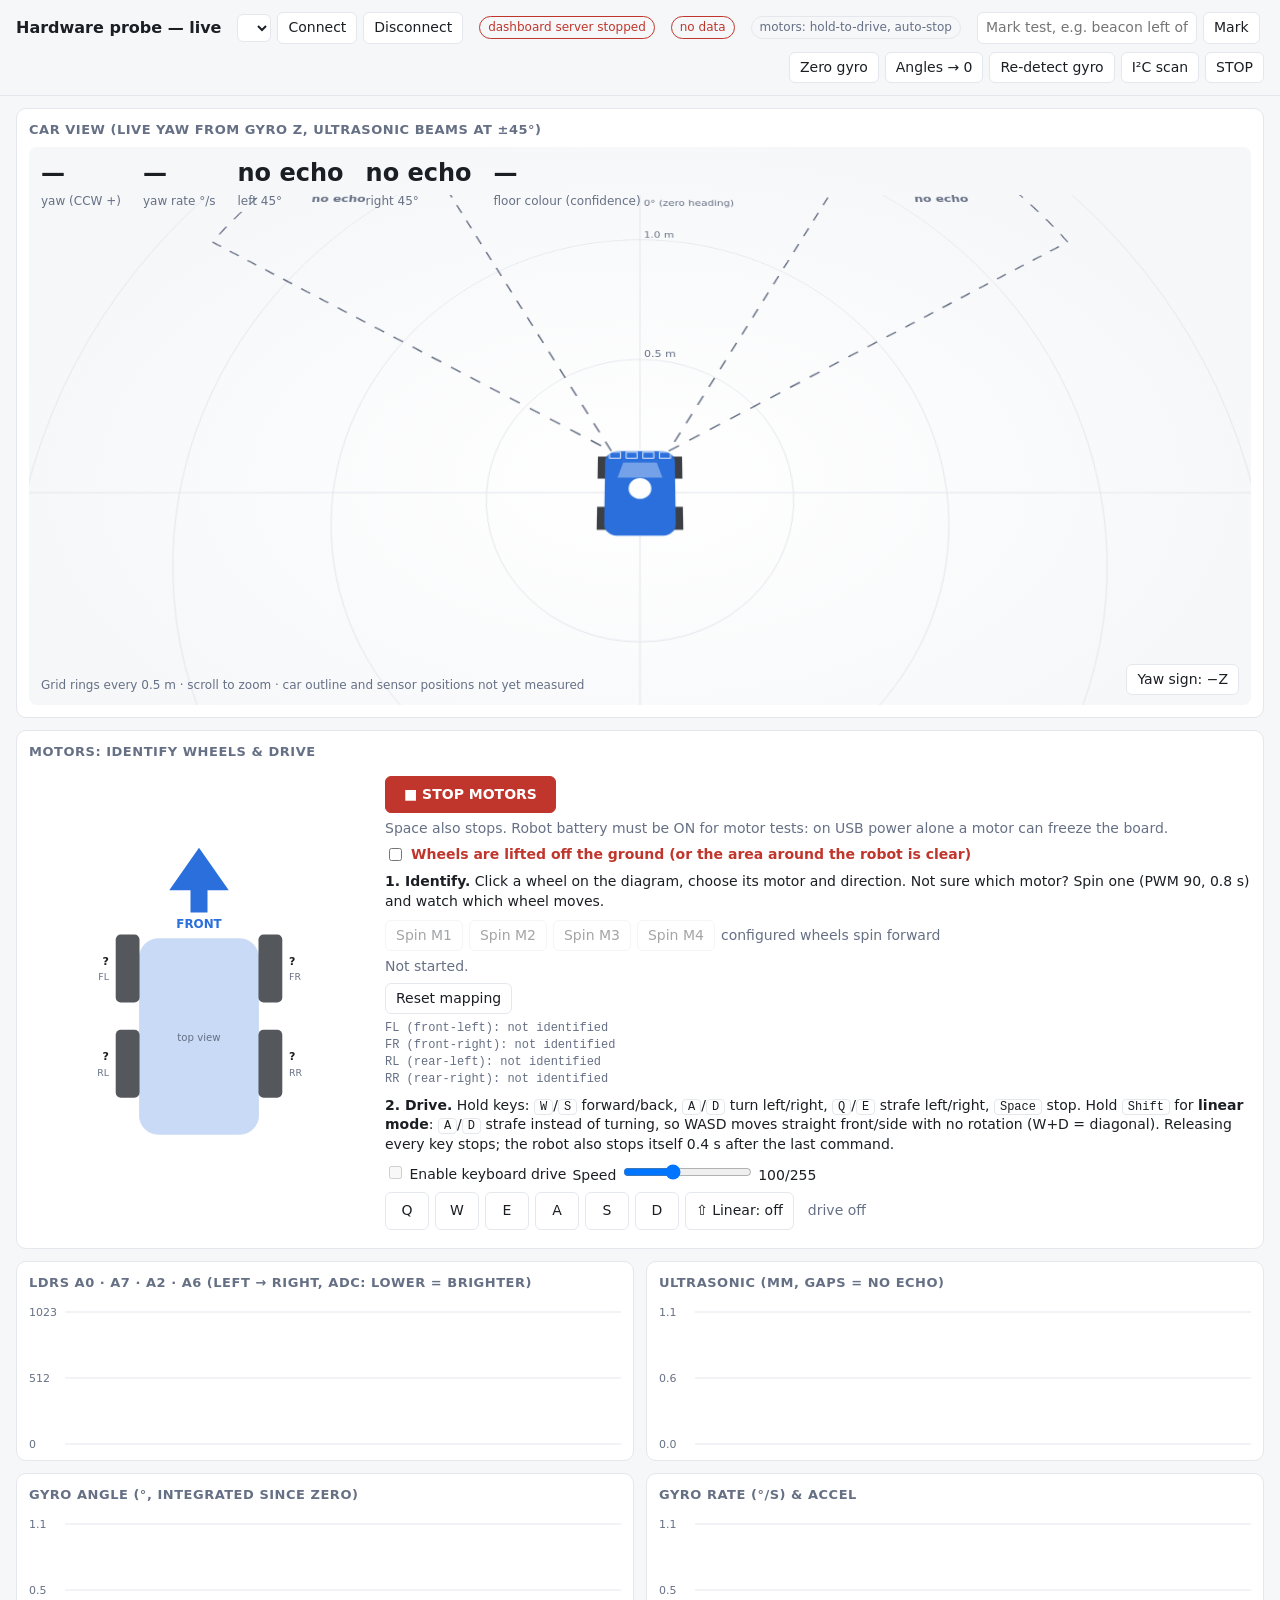
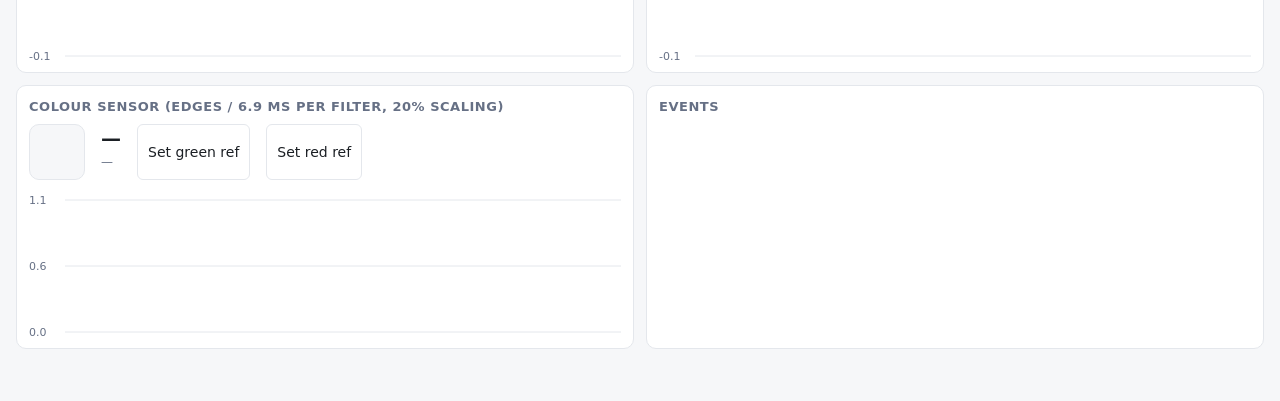
==== tools/probe_dashboard.html @ c40ac068 "Commission live hardware: gyro, LDRs, motors, Bluetooth, live dashboard Firmware (competition, gates" ====
<!doctype html>
<html lang="en">
<head>
<meta charset="utf-8">
<meta name="viewport" content="width=device-width, initial-scale=1">
<title>Probe Live View</title>
<style>
:root { --bg:#f6f7f9; --card:#fff; --ink:#1b1f24; --mute:#667085; --line:#e4e7ec; --bad:#c0362c; --ok:#1f7a4d;
  --c0:#2a6fdb; --c1:#d9480f; --c2:#2b8a3e; --c3:#9c36b5; }
@media (prefers-color-scheme: dark) { :root:not([data-theme="light"]) { --bg:#111418; --card:#1a1e24; --ink:#e7eaee;
  --mute:#98a2b3; --line:#2b313a; --bad:#ff6b5e; --ok:#4cc38a; --c0:#6ea8ff; --c1:#ff922b; --c2:#69db7c; --c3:#da77f2; } }
:root[data-theme="dark"] { --bg:#111418; --card:#1a1e24; --ink:#e7eaee; --mute:#98a2b3; --line:#2b313a; --bad:#ff6b5e;
  --ok:#4cc38a; --c0:#6ea8ff; --c1:#ff922b; --c2:#69db7c; --c3:#da77f2; }
* { box-sizing:border-box; }
body { margin:0; background:var(--bg); color:var(--ink); font:14px/1.4 -apple-system,system-ui,sans-serif; }
header { display:flex; flex-wrap:wrap; gap:8px 16px; align-items:center; padding:12px 16px; border-bottom:1px solid var(--line); }
h1 { font-size:16px; margin:0; }
.badge { font-size:12px; padding:2px 8px; border-radius:99px; border:1px solid var(--line); color:var(--mute); }
.badge.ok { color:var(--ok); border-color:var(--ok); } .badge.bad { color:var(--bad); border-color:var(--bad); }
.buttons { display:flex; flex-wrap:wrap; gap:6px; margin-left:auto; }
button { font:inherit; padding:5px 10px; border-radius:6px; border:1px solid var(--line); background:var(--card); color:var(--ink); cursor:pointer; }
button:hover { border-color:var(--mute); }
main { display:grid; grid-template-columns:repeat(auto-fit,minmax(min(100%,420px),1fr)); gap:12px; padding:12px 16px; }
section { background:var(--card); border:1px solid var(--line); border-radius:10px; padding:12px; min-width:0; }
h2 { font-size:13px; margin:0 0 8px; color:var(--mute); font-weight:600; text-transform:uppercase; letter-spacing:.04em; }
.vals { display:flex; flex-wrap:wrap; gap:6px 16px; margin-bottom:8px; }
.val b { font-size:20px; font-variant-numeric:tabular-nums; display:block; }
.val span { font-size:12px; color:var(--mute); }
.val i { display:inline-block; width:10px; height:3px; margin-right:4px; vertical-align:middle; }
canvas { width:100%; height:140px; display:block; }
pre { margin:0; font:12px/1.4 ui-monospace,monospace; white-space:pre-wrap; word-break:break-all; max-height:220px; overflow:auto; color:var(--mute); }
.wide { grid-column:1/-1; }
.view { position:relative; height:min(62vh,560px); overflow:hidden; border-radius:8px;
  background:radial-gradient(ellipse at 50% 60%, var(--card) 0%, var(--bg) 75%); }
#car { width:100%; height:100%; transform:perspective(1100px) rotateX(24deg) scale(1.06); transform-origin:50% 60%; }
.hud { position:absolute; top:10px; left:12px; right:12px; display:flex; flex-wrap:wrap; gap:6px 22px; pointer-events:none; }
.hud .val b { font-size:24px; }
.hud-r { position:absolute; bottom:10px; right:12px; display:flex; gap:6px; }
.legend { position:absolute; bottom:12px; left:12px; font-size:12px; color:var(--mute); }
#swatch { width:56px; height:56px; border-radius:10px; border:1px solid var(--line); background:var(--bg); }
[hidden] { display:none !important; }
.motors { display:grid; grid-template-columns:minmax(240px,340px) 1fr; gap:16px; align-items:start; }
@media (max-width:700px) { .motors { grid-template-columns:1fr; } }
.motors svg { width:100%; max-width:340px; display:block; margin:auto; }
.wheel { cursor:pointer; fill:var(--ink); opacity:.75; } .wheel:hover { opacity:1; }
.wheel.picked { fill:var(--c1); opacity:1; }
.step { margin:8px 0; } .step b { font-weight:600; }
.row { display:flex; flex-wrap:wrap; gap:6px; align-items:center; margin:6px 0; }
button:disabled { opacity:.4; cursor:not-allowed; }
.warn { color:var(--bad); font-weight:600; }
kbd { border:1px solid var(--line); border-radius:4px; padding:0 5px; font:12px ui-monospace,monospace; }
.pad button { width:44px; height:38px; }
.big-stop { background:var(--bad); color:#fff; border-color:var(--bad); font-weight:700; padding:8px 18px; }
.note { font-size:12px; color:var(--mute); padding:0 16px 16px; }
</style>
</head>
<body>
<header>
  <h1>Hardware probe — live</h1>
  <span class="row" style="margin:0">
    <select id="port" style="font:inherit;padding:4px 6px;border-radius:6px;border:1px solid var(--line);background:var(--card);color:var(--ink)"></select>
    <button id="connect">Connect</button><button id="disconnect">Disconnect</button>
  </span>
  <span class="badge" id="link">connecting…</span>
  <span class="badge" id="age">no data</span>
  <span class="badge" title="Motors only run during SPIN or while WASD keys are held; the robot stops itself 0.4 s after the last drive command">motors: hold-to-drive, auto-stop</span>
  <form id="mark" class="buttons" style="margin-left:0">
    <input id="mark-text" placeholder="Mark test, e.g. beacon left off" style="font:inherit;padding:5px 8px;border-radius:6px;border:1px solid var(--line);background:var(--card);color:var(--ink);min-width:220px">
    <button>Mark</button>
  </form>
  <div class="buttons">
    <button data-c="GYROZERO" title="Robot must be still for 2 s">Zero gyro</button>
    <button data-c="HEADING0">Angles → 0</button>
    <button data-c="GYROINIT">Re-detect gyro</button>
    <button data-c="PROBE">I²C scan</button>
    <button data-c="STOP">STOP</button>
  </div>
</header>
<main>
  <section class="wide"><h2>Car view (live yaw from gyro Z, ultrasonic beams at ±45°)</h2>
    <div class="view"><canvas id="car"></canvas>
      <div class="hud">
        <div class="val"><b id="h-yaw">—</b><span>yaw (CCW +)</span></div>
        <div class="val"><b id="h-rate">—</b><span>yaw rate °/s</span></div>
        <div class="val"><b id="h-l">—</b><span>left 45°</span></div>
        <div class="val"><b id="h-r">—</b><span>right 45°</span></div>
        <div class="val"><b id="h-col">—</b><span>floor colour (confidence)</span></div>
      </div>
      <div class="legend">Grid rings every 0.5 m · scroll to zoom · car outline and sensor positions not yet measured</div>
      <div class="hud-r"><button id="flip" style="pointer-events:auto">Yaw sign: −Z</button></div>
    </div>
  </section>
  <section class="wide"><h2>Motors: identify wheels &amp; drive</h2>
    <div class="motors">
      <svg viewBox="-50 0 400 380" aria-label="Robot top view, front at top">
        <polygon points="150,8 185,58 160,58 160,84 140,84 140,58 115,58" fill="var(--c0)"/>
        <text x="150" y="102" text-anchor="middle" fill="var(--c0)" font-size="14" font-weight="700">FRONT</text>
        <rect x="80" y="115" width="140" height="230" rx="22" fill="var(--c0)" opacity=".25" stroke="var(--c0)"/>
        <g id="wheels"></g>
        <text x="150" y="235" text-anchor="middle" fill="var(--mute)" font-size="12">top view</text>
      </svg>
      <div>
        <div class="row"><button class="big-stop" id="motor-stop" title="Also: Space">■ STOP MOTORS</button>
          <span style="color:var(--mute)">Space also stops. Robot battery must be ON for motor tests: on USB power alone a motor can freeze the board.</span></div>
        <label class="row"><input type="checkbox" id="lifted">
          <span class="warn">Wheels are lifted off the ground (or the area around the robot is clear)</span></label>
        <div class="step"><b>1. Identify.</b> Click a wheel on the diagram, choose its motor and direction.
          Not sure which motor? Spin one (PWM 90, 0.8 s) and watch which wheel moves.</div>
        <div class="row" id="spin-buttons"></div>
        <div class="row" id="prompt" style="color:var(--mute)">Not started.</div>
        <div id="assign" hidden>
          <div class="row">Motor: <span id="assign-motors"></span></div>
          <div class="row">On the last spin this wheel rolled:
            <button id="dir-fwd">Forward ↑ (toward FRONT)</button><button id="dir-back">Backward ↓</button>
            <button id="assign-clear">Clear this wheel</button></div>
        </div>
        <div class="row"><button id="map-reset">Reset mapping</button></div>
        <pre id="map-out"></pre>
        <div class="step"><b>2. Drive.</b> Hold keys: <kbd>W</kbd>/<kbd>S</kbd> forward/back, <kbd>A</kbd>/<kbd>D</kbd> turn left/right,
          <kbd>Q</kbd>/<kbd>E</kbd> strafe left/right, <kbd>Space</kbd> stop.
          Hold <kbd>Shift</kbd> for <b>linear mode</b>: <kbd>A</kbd>/<kbd>D</kbd> strafe instead of turning, so WASD moves straight front/side with no rotation
          (W+D = diagonal). Releasing every key stops; the robot also stops itself 0.4 s after the last command.</div>
        <div class="row"><label><input type="checkbox" id="drive-on" disabled> Enable keyboard drive</label>
          <label>Speed <input type="range" id="speed" min="40" max="200" value="100"> <span id="speed-v">100</span>/255</label></div>
        <div class="row pad">
          <button data-k="q">Q</button><button data-k="w">W</button><button data-k="e">E</button>
          <button data-k="a">A</button><button data-k="s">S</button><button data-k="d">D</button>
          <button id="linear" title="Same as holding Shift" style="width:auto">⇧ Linear: off</button>
          <span id="drive-state" style="color:var(--mute);margin-left:8px">drive off</span></div>
      </div>
    </div>
  </section>
  <section><h2>LDRs A0 · A7 · A2 · A6 (left → right, ADC: lower = brighter)</h2><div class="vals" id="v-light"></div><canvas id="g-light"></canvas></section>
  <section><h2>Ultrasonic (mm, gaps = no echo)</h2><div class="vals" id="v-us"></div><canvas id="g-us"></canvas></section>
  <section><h2>Gyro angle (°, integrated since zero)</h2><div class="vals" id="v-ang"></div><canvas id="g-ang"></canvas></section>
  <section><h2>Gyro rate (°/s) &amp; accel</h2><div class="vals" id="v-rate"></div><canvas id="g-rate"></canvas></section>
  <section><h2>Colour sensor (edges / 6.9 ms per filter, 20% scaling)</h2>
    <div class="vals"><div id="swatch"></div><div class="val"><b id="col-name">—</b><span id="col-note">—</span></div>
      <button id="ref-green" title="Green paper under the sensor, then click">Set green ref</button>
      <button id="ref-red" title="Red paper under the sensor, then click">Set red ref</button></div>
    <div class="vals" id="v-col"></div><canvas id="g-col"></canvas></section>
  <section><h2>Events</h2><pre id="events"></pre></section>
</main>
<p class="note" id="log"></p>
<script>
const WINDOW_MS = 60000, $ = id => document.getElementById(id);
const css = n => getComputedStyle(document.documentElement).getPropertyValue(n).trim();
const series = {};  // chart id -> array of {t, v:[...]}
const charts = {
  light: { names:['L1 A0','L2 A7','L3 A2','L4 A6'], get:s => s.adc, min:0, max:1023 },
  us: { names:['left','right'], get:s => s.ultrasonic_mm.map(v => v > 0 ? v : null), min:0 },
  ang: { names:['X','Y','Z (yaw)'], get:s => s.gyro && s.gyro.angle_deg || [null,null,null] },
  rate: { names:['X','Y','Z'], get:s => s.gyro && s.gyro.rate_dps || [null,null,null] },
  col: { names:['red','green','blue','clear'], get:s => s.color_rgbc || [null,null,null,null], min:0 },
};
function fmt(v, d = 0) { return v == null ? '—' : Number(v).toFixed(d); }
function draw(id) {
  const c = $('g-' + id), spec = charts[id], data = series[id] || [], dpr = devicePixelRatio || 1;
  const w = c.clientWidth, h = c.clientHeight; c.width = w * dpr; c.height = h * dpr;
  const x = c.getContext('2d'); x.scale(dpr, dpr); x.clearRect(0, 0, w, h);
  const now = Date.now(), vals = data.flatMap(p => p.v).filter(v => v != null);
  let lo = spec.min ?? Math.min(...vals, 0), hi = spec.max ?? Math.max(...vals, 1);
  if (spec.max == null) { const pad = (hi - lo) * 0.1 || 1; hi += pad; if (spec.min == null) lo -= pad; }
  x.strokeStyle = css('--line'); x.fillStyle = css('--mute'); x.font = '11px system-ui'; x.lineWidth = 1;
  for (const f of [0, .5, 1]) { const y = 4 + (h - 8) * (1 - f); x.beginPath(); x.moveTo(36, y); x.lineTo(w, y); x.stroke();
    x.fillText(fmt(lo + (hi - lo) * f, Math.abs(hi - lo) < 10 ? 1 : 0), 0, y + 4); }
  spec.names.forEach((_, k) => {
    x.strokeStyle = css('--c' + k); x.lineWidth = 1.6; x.beginPath(); let pen = false;
    for (const p of data) {
      const v = p.v[k]; if (v == null) { pen = false; continue; }
      const px = 36 + (w - 36) * (1 - (now - p.t) / WINDOW_MS), py = 4 + (h - 8) * (1 - (v - lo) / (hi - lo || 1));
      pen ? x.lineTo(px, py) : x.moveTo(px, py); pen = true;
    }
    x.stroke();
  });
}
function values(id, v, extra = '') {
  $('v-' + id).innerHTML = charts[id].names.map((n, k) =>
    `<div class="val"><b>${fmt(v[k], id === 'ang' || id === 'rate' ? 2 : 0)}</b><span><i style="background:var(--c${k})"></i>${n}</span></div>`).join('') + extra;
}
function sample(s) {
  const t = Date.now();
  for (const id in charts) {
    const v = charts[id].get(s); (series[id] ||= []).push({ t, v });
    while (series[id].length && t - series[id][0].t > WINDOW_MS) series[id].shift();
  }
  const g = s.gyro || {};
  values('light', s.adc); values('us', s.ultrasonic_mm.map(v => v > 0 ? v : null));
  values('ang', g.angle_deg || [], `<div class="val"><b>${g.angles_valid ? 'valid' : 'INVALID'}</b><span>${g.model || 'no gyro'}</span></div>`);
  values('rate', g.rate_dps || [], `<div class="val"><b>${(g.accel_raw || []).join(' / ') || '—'}</b><span>accel raw X/Y/Z</span></div>` +
    `<div class="val"><b>${g.int_rises ?? '—'}</b><span>INT rises</span></div><div class="val"><b>${g.bus_errors ?? '—'}</b><span>bus errors</span></div>`);
  values('col', s.color_rgbc || []); showColour(s.color_rgbc);
}
function event(r) {
  const pre = $('events'), { seq, received_at, ...rest } = r;
  pre.textContent = `${received_at.slice(11, 19)} ${JSON.stringify(rest)}\n` + pre.textContent.slice(0, 8000);
}
// ---- Colour: red vs green only (display; the Mega makes the real decision) --
// R/G ratio references measured 23 Oct: green 0.83 (0.78-0.90), red 1.66 (1.59-1.72).
let refs = { green: 0.83, red: 1.66 }, colour = null;
try { refs = JSON.parse(localStorage.getItem('rgRefs')) || refs; } catch {}
function classify(rgbc) {
  if (!rgbc || !rgbc[0] || !rgbc[1]) return null;
  const ratio = rgbc[0] / rgbc[1], split = Math.sqrt(refs.green * refs.red);  // geometric midpoint
  const red = ratio > split, half = Math.log(refs.red / refs.green) / 2;
  const confidence = Math.min(1, Math.abs(Math.log(ratio / split)) / half);
  return { name: red ? 'RED' : 'GREEN', ratio, confidence, rgb: red ? [220, 50, 40] : [40, 180, 70] };
}
function showColour(rgbc) {
  colour = classify(rgbc);
  $('swatch').style.background = colour ? `rgb(${colour.rgb})` : 'var(--bg)';
  $('swatch').style.opacity = colour ? 0.35 + 0.65 * colour.confidence : 1;
  $('col-name').textContent = colour ? `${colour.name} ${Math.round(100 * colour.confidence)}%` : '—';
  $('col-note').textContent = colour ? `R/G ${colour.ratio.toFixed(2)} · green ${refs.green.toFixed(2)} | red ${refs.red.toFixed(2)}` : 'no colour frame';
}
function setRef(name) {
  const r = latest && latest.color_rgbc; if (!r || !r[1]) return;
  refs[name] = r[0] / r[1];
  try { localStorage.setItem('rgRefs', JSON.stringify(refs)); } catch {}
  showColour(r);
}
$('ref-green').onclick = () => setRef('green');
$('ref-red').onclick = () => setRef('red');

// ---- Car view ----------------------------------------------------------
const CAR = { w:230, l:300 };                 // mm, nominal until measured
const SENSORS = [{ x:-95, y:150, a:45 }, { x:95, y:150, a:-45 }];  // left, right; a = deg CCW from forward
const BEAM_HALF = 15, NO_ECHO_MM = 4000;
let VIEW_MM = 1200;  // scroll on the view to zoom 0.5-4 m
let latest = null, shownYaw = 0, yawSign = -1;  // chip Z points down: expect yaw = -Z (unconfirmed)
try { yawSign = Number(localStorage.getItem('yawSign')) || -1; } catch {}
const flipBtn = $('flip');
const showSign = () => flipBtn.textContent = 'Yaw sign: ' + (yawSign < 0 ? '−Z' : '+Z');
showSign();
flipBtn.onclick = () => { yawSign = -yawSign; showSign(); try { localStorage.setItem('yawSign', yawSign); } catch {} };
function rangeColour(mm) { return mm < 150 ? css('--bad') : mm < 400 ? css('--c1') : css('--c0'); }
function yawNow() { const z = latest && latest.gyro && latest.gyro.angle_deg; return z ? yawSign * z[2] : 0; }
function drawCar() {
  const c = $('car'), dpr = devicePixelRatio || 1, w = c.clientWidth, h = c.clientHeight;
  if (c.width !== w * dpr || c.height !== h * dpr) { c.width = w * dpr; c.height = h * dpr; }
  const x = c.getContext('2d'); x.setTransform(dpr, 0, 0, dpr, 0, 0); x.clearRect(0, 0, w, h);
  const cx = w / 2, cy = h * 0.62, k = Math.min(w / 2, h * 0.62) / VIEW_MM;  // px per mm
  // Fixed world grid; heading 0 (where the gyro was zeroed) points up.
  x.strokeStyle = css('--line'); x.fillStyle = css('--mute'); x.font = '11px system-ui'; x.lineWidth = 1;
  for (let r = 500; r <= VIEW_MM + 1000; r += 500) {
    x.beginPath(); x.arc(cx, cy, r * k, 0, 2 * Math.PI); x.stroke();
    if (r <= VIEW_MM) x.fillText((r / 1000).toFixed(1) + ' m', cx + 4, cy - r * k - 3);
  }
  x.beginPath(); x.moveTo(cx, cy - VIEW_MM * k * 1.3); x.lineTo(cx, cy + VIEW_MM * k); x.moveTo(cx - w, cy); x.lineTo(cx + w, cy); x.stroke();
  x.fillText('0° (zero heading)', cx + 4, 14);
  // Smoothly follow the measured yaw along the shortest way round.
  const target = yawNow(); shownYaw += ((target - shownYaw + 540) % 360 - 180) * 0.25;
  x.save(); x.translate(cx, cy); x.rotate(-shownYaw * Math.PI / 180); x.scale(k, -k);  // y up, CCW positive
  const us = latest ? latest.ultrasonic_mm : [-1, -1];
  SENSORS.forEach((s, i) => {
    const mm = us[i], ok = mm > 0, len = ok ? mm : Math.min(NO_ECHO_MM, VIEW_MM * 1.4);
    const a0 = (90 + s.a - BEAM_HALF) * Math.PI / 180, a1 = (90 + s.a + BEAM_HALF) * Math.PI / 180;
    x.beginPath(); x.moveTo(s.x, s.y); x.arc(s.x, s.y, len, a0, a1); x.closePath();
    if (ok) {
      const g = x.createRadialGradient(s.x, s.y, 0, s.x, s.y, len), col = rangeColour(mm);
      g.addColorStop(0, col + '10'); g.addColorStop(1, col + '70'); x.fillStyle = g; x.fill();
      x.beginPath(); x.arc(s.x, s.y, len, a0, a1); x.strokeStyle = col; x.lineWidth = 6 / k * 0.6; x.stroke();
    } else {
      x.setLineDash([40, 40]); x.strokeStyle = css('--mute'); x.lineWidth = 1.5 / k; x.stroke(); x.setLineDash([]);
    }
  });
  // Body, wheels, windscreen-style nose.
  x.fillStyle = css('--ink'); x.globalAlpha = 0.85;
  for (const [wx, wy] of [[-1, 1], [1, 1], [-1, -1], [1, -1]]) x.fillRect(wx * (CAR.w / 2 + 6) - 18, wy * CAR.l * 0.3 - 40, 36, 80);
  x.globalAlpha = 1; x.fillStyle = css('--c0');
  x.beginPath(); x.roundRect(-CAR.w / 2, -CAR.l / 2, CAR.w, CAR.l, 40); x.fill();
  x.fillStyle = css('--card'); x.globalAlpha = 0.35;
  x.beginPath(); x.moveTo(-CAR.w * 0.32, CAR.l * 0.18); x.lineTo(CAR.w * 0.32, CAR.l * 0.18); x.lineTo(CAR.w * 0.24, CAR.l * 0.36); x.lineTo(-CAR.w * 0.24, CAR.l * 0.36); x.fill();
  x.globalAlpha = 1;
  // LDRs (A0, A7, A2, A6) along the front edge, left to right, brightness = ADC.
  const adc = latest ? latest.adc : [0, 0, 0, 0];
  adc.forEach((v, i) => {
    const px = -CAR.w * 0.36 + i * CAR.w * 0.24;
    x.fillStyle = `rgba(255,200,40,${0.15 + 0.85 * (1023 - v) / 1023})`;  // lower ADC = brighter x.fillRect(px - 18, CAR.l / 2 - 26, 36, 22);
    x.strokeStyle = css('--card'); x.lineWidth = 3; x.strokeRect(px - 18, CAR.l / 2 - 26, 36, 22);
  });
  // Colour sensor under the front: patch of the colour it currently sees.
  x.beginPath(); x.arc(0, CAR.l * 0.05, 34, 0, 2 * Math.PI);
  x.fillStyle = colour ? `rgb(${colour.rgb})` : css('--card'); x.fill();
  x.strokeStyle = css('--card'); x.lineWidth = 6; x.stroke();
  x.restore();
  // Range labels at each beam's end, drawn upright.
  x.font = '600 13px system-ui';
  SENSORS.forEach((s, i) => {
    const mm = us[i], ok = mm > 0, len = Math.min(ok ? mm : VIEW_MM * 1.1, VIEW_MM * 1.1) + 120;
    const a = (90 + s.a + shownYaw) * Math.PI / 180, r = shownYaw * Math.PI / 180;
    const sx = s.x * Math.cos(r) - s.y * Math.sin(r), sy = s.x * Math.sin(r) + s.y * Math.cos(r);
    const px = cx + (sx + Math.cos(a) * len) * k, py = cy - (sy + Math.sin(a) * len) * k;
    x.fillStyle = ok ? rangeColour(mm) : css('--mute'); x.textAlign = 'center';
    x.fillText(ok ? mm + ' mm' : 'no echo', px, py); x.textAlign = 'start';
  });
  const g = latest && latest.gyro;
  $('h-yaw').textContent = g && g.angle_deg ? fmt(target, 1) + '°' + (g.angles_valid ? '' : ' (invalid)') : '—';
  $('h-rate').textContent = g && g.rate_dps ? fmt(yawSign * g.rate_dps[2], 1) : '—';
  $('h-l').textContent = us[0] > 0 ? us[0] + ' mm' : 'no echo'; $('h-r').textContent = us[1] > 0 ? us[1] + ' mm' : 'no echo';
  $('h-col').textContent = colour ? `${colour.name} ${Math.round(100 * colour.confidence)}%` : '—';
  $('h-col').style.color = colour ? `rgb(${colour.rgb})` : '';
  requestAnimationFrame(drawCar);
}
$('car').parentElement.addEventListener('wheel', e => { e.preventDefault();
  VIEW_MM = Math.min(4000, Math.max(500, VIEW_MM * (e.deltaY > 0 ? 1.1 : 0.9))); }, { passive:false });
requestAnimationFrame(drawCar);

let after = 0, lastSample = 0;
async function poll() {
  try {
    const r = await (await fetch('/api/lines?after=' + after)).json();
    after = r.seq; $('link').textContent = r.status;
    $('link').className = 'badge ' + (r.status.startsWith('connected') ? 'ok' : 'bad');
    $('log').textContent = 'Logging every line to ' + r.log;
    for (const line of r.lines) {
      if (line.type === 'sample') {
        // Uptime going backwards = the Mega rebooted (ready lines are not sent over Bluetooth).
        if (latest && line.ms < latest.ms) {
          const msg = `ROBOT REBOOTED at ${new Date().toLocaleTimeString()} (cause: ${line.boot || 'unknown'})`;
          event({ seq: 0, received_at: new Date().toISOString(), note: msg }); mark(msg);
          if ($('drive-on').checked) { $('drive-on').checked = false; stopDrive(true); }
          prompt(msg + '. Drive disabled. brownout = battery/supply dip under motor load.');
        }
        sample(line); latest = line; lastSample = Date.now();
      } else event(line);
      if (line.type === 'ready' && $('drive-on').checked) {
        $('drive-on').checked = false; stopDrive();
        prompt(`Board RESET during drive (cause: ${line.reset_cause || 'unknown'}). Drive disabled. Check the battery is ON and charged.`);
      }
    }
  } catch { $('link').textContent = 'dashboard server stopped'; $('link').className = 'badge bad'; }
  const age = lastSample ? (Date.now() - lastSample) / 1000 : null;
  if ($('drive-on').checked && (age == null || age > 1.5)) {
    // No telemetry means commands may not be arriving either; the robot's own 0.4 s
    // watchdog stops it, and the operator must not believe they are still driving.
    $('drive-on').checked = false; stopDrive(true);
    prompt('LINK LOST while driving: drive disabled (the robot stops itself 0.4 s after the last command). ' +
           'On USB, motor noise can hang the USB chip: unplug/replug, or drive over Bluetooth with the cable out.');
  }
  $('age').textContent = age == null ? 'no data' : age < 2 ? 'live' : `stale ${age.toFixed(0)} s`;
  $('age').className = 'badge ' + (age != null && age < 2 ? 'ok' : 'bad');
  for (const id in charts) draw(id);
  setTimeout(poll, 250);
}
document.querySelectorAll('button[data-c]').forEach(b => b.onclick = () =>
  fetch('/api/command', { method:'POST', headers:{'Content-Type':'application/json'}, body:JSON.stringify({ command:b.dataset.c }) }));
// ---- Motors: identify mapping, then mecanum keyboard drive ----------------
const POS = { FL:{ x:52, y:150, name:'front-left' }, FR:{ x:220, y:150, name:'front-right' },
              RL:{ x:52, y:262, name:'rear-left' }, RR:{ x:220, y:262, name:'rear-right' } };
let motorMap = {}, spunMotor = null, pickedPos = null, spinDir = 1;  // spinDir: raw sign of the last spin
try { motorMap = JSON.parse(localStorage.getItem('motorMap')) || {}; } catch {}
const command = c => fetch('/api/command', { method:'POST', headers:{'Content-Type':'application/json'}, body:JSON.stringify({ command:c }) });
const mark = text => fetch('/api/mark', { method:'POST', headers:{'Content-Type':'application/json'}, body:JSON.stringify({ text }) });
const mapComplete = () => Object.keys(POS).every(p => motorMap[p]);
function renderWheels() {
  $('wheels').innerHTML = Object.entries(POS).map(([p, w]) => {
    const m = motorMap[p], label = m ? `M${m.motor} ${m.sign > 0 ? '' : '(reversed)'}` : '?';
    const left = p[1] === 'L', lx = left ? w.x - 8 : w.x + 36, anchor = left ? 'end' : 'start';
    return `<rect class="wheel${pickedPos === p ? ' picked' : ''}" data-p="${p}" x="${w.x}" y="${w.y - 40}" width="28" height="80" rx="6"/>
      <text x="${lx}" y="${w.y - 4}" text-anchor="${anchor}" font-size="13" font-weight="700" fill="var(--ink)">${label}</text>
      <text x="${lx}" y="${w.y + 14}" text-anchor="${anchor}" font-size="11" fill="var(--mute)">${p}</text>`;
  }).join('');
  document.querySelectorAll('.wheel').forEach(r => r.onclick = () => pickWheel(r.dataset.p));
  const rows = Object.entries(POS).map(([p, w]) => motorMap[p]
    ? `${p} (${w.name}): M${motorMap[p].motor}, ${motorMap[p].sign > 0 ? 'normal' : 'reversed'} (forward = raw ${motorMap[p].sign > 0 ? '+' : '−'})` : `${p} (${w.name}): not identified`);
  let cfg = '';
  if (mapComplete()) {
    const order = ['FL','FR','RL','RR'].map(p => motorMap[p]), pins = { pwm:[12,8,9,5], in1:['34','37','43','A4'], in2:['35','36','42','A5'] };
    const same = order.every((m, i) => m.motor === i + 1) && order.map(m => m.sign).join() === '-1,1,-1,1';
    cfg = `\nconfig.h (order FL, FR, RL, RR)${same ? ': matches the current config' : ': DIFFERS from the current config'}\n` +
      `MOTOR_PWM  = {${order.map(m => pins.pwm[m.motor - 1]).join(', ')}}\n` +
      `MOTOR_IN1  = {${order.map(m => pins.in1[m.motor - 1]).join(', ')}}\n` +
      `MOTOR_IN2  = {${order.map(m => pins.in2[m.motor - 1]).join(', ')}}\n` +
      `MOTOR_SIGN = {${order.map(m => m.sign).join(', ')}}`;
  }
  $('map-out').textContent = rows.join('\n') + cfg;
  updateDriveControls();
}
function prompt(text) { $('prompt').textContent = text; }
function renderAssign() {
  $('assign').hidden = !pickedPos;
  if (!pickedPos) return;
  $('assign-motors').innerHTML = [1, 2, 3, 4].map(m => {
    const owner = Object.keys(motorMap).find(p => motorMap[p].motor === m && p !== pickedPos);
    return `<button data-am="${m}" style="${spunMotor === m ? 'border-color:var(--c1);color:var(--c1)' : ''}">M${m}${owner ? ` (now ${owner})` : ''}</button>`;
  }).join(' ');
  document.querySelectorAll('[data-am]').forEach(b => b.onclick = () => { spunMotor = Number(b.dataset.am); renderAssign();
    prompt(`${POS[pickedPos].name} = M${spunMotor}. Now choose its direction.`); });
}
function pickWheel(p) {
  pickedPos = p; renderWheels(); renderAssign();
  const current = motorMap[p];
  if (current && spunMotor == null) spunMotor = current.motor, renderAssign();
  prompt(spunMotor == null ? `${POS[p].name}: choose its motor.` : `${POS[p].name} = M${spunMotor}. Choose its direction.`);
}
function setDirection(forward) {
  if (!pickedPos) return prompt('Click a wheel first.');
  if (spunMotor == null) return prompt('Choose the motor (M1–M4) first.');
  for (const p in motorMap) if (motorMap[p].motor === spunMotor) delete motorMap[p];
  // sign = raw output that rolls the wheel forward, relative to the raw direction just spun.
  motorMap[pickedPos] = { motor: spunMotor, sign: forward ? spinDir : -spinDir };
  try { localStorage.setItem('motorMap', JSON.stringify(motorMap)); } catch {}
  mark(`motor map: ${pickedPos} = M${spunMotor}, forward = raw ${motorMap[pickedPos].sign > 0 ? '+' : '-'}`);
  prompt(`Saved ${POS[pickedPos].name} = M${spunMotor}.` + (mapComplete() ? ' All four set.' : ' Click the next wheel.'));
  spunMotor = pickedPos = null; renderWheels(); renderAssign();
}
$('assign-clear').onclick = () => { if (!pickedPos) return; delete motorMap[pickedPos];
  try { localStorage.setItem('motorMap', JSON.stringify(motorMap)); } catch {}
  prompt(`Cleared ${POS[pickedPos].name}.`); spunMotor = pickedPos = null; renderWheels(); renderAssign(); };
$('spin-buttons').innerHTML = [1, 2, 3, 4].map(m => `<button data-m="${m}" disabled>Spin M${m}</button>`).join('') +
  '<span style="color:var(--mute)">configured wheels spin forward</span>';
document.querySelectorAll('#spin-buttons button').forEach(b => b.onclick = () => {
  spunMotor = Number(b.dataset.m);
  // A configured motor spins its wheel FORWARD; an unconfigured one spins raw "+".
  const owner = Object.keys(motorMap).find(p => motorMap[p].motor === spunMotor);
  spinDir = owner ? motorMap[owner].sign : 1;
  command(`SPIN ${spunMotor} ${spinDir > 0 ? '+' : '-'}`); renderAssign();
  prompt(owner ? `M${spunMotor} (${POS[owner].name}) should now roll FORWARD for 0.8 s. If it rolls backward, click it and choose "Backward".`
               : `M${spunMotor} spinning raw "+" for 0.8 s… ` + (pickedPos ? 'choose its direction.' : 'click the wheel that moved.'));
});
$('motor-stop').onclick = () => { if ($('drive-on').checked) $('drive-on').checked = false; stopDrive(true); prompt('STOP sent.'); };
$('dir-fwd').onclick = () => setDirection(true);
$('dir-back').onclick = () => setDirection(false);
$('map-reset').onclick = () => { motorMap = {}; try { localStorage.removeItem('motorMap'); } catch {} spunMotor = pickedPos = null; renderWheels(); renderAssign(); prompt('Mapping cleared.'); };

// Drive link discipline: send on change, else a 200 ms keep-alive (firmware stops after
// 400 ms of silence); at most one request in flight, newest command wins; no repeated STOPs.
let shiftHeld = false, linearLatch = false;
const linearMode = () => shiftHeld || linearLatch;
const held = new Set(); let driveTimer = null, lastSent = '', lastSentAt = 0, inFlight = false, queued = null;
function sendDrive(c) {
  if (inFlight) { queued = c; return; }
  inFlight = true; lastSent = c; lastSentAt = Date.now();
  command(c).finally(() => { inFlight = false; if (queued) { const next = queued; queued = null; sendDrive(next); } });
}
const KEYS = 'wasdqe';
function updateDriveControls() {
  const lifted = $('lifted').checked;
  document.querySelectorAll('#spin-buttons button').forEach(b => b.disabled = !lifted);
  $('drive-on').disabled = !mapComplete();
  if (!mapComplete() && $('drive-on').checked) { $('drive-on').checked = false; stopDrive(); }
}
function driveCommand() {
  const k = c => held.has(c) ? 1 : 0, speed = Number($('speed').value);
  // Normal: A/D turn. Linear (Shift): A/D strafe, no rotation. vy left +, w CCW +.
  const side = k('a') - k('d'), linear = linearMode();
  const vx = k('w') - k('s'), vy = Math.max(-1, Math.min(1, k('q') - k('e') + (linear ? side : 0))), w = linear ? 0 : side;
  const wheel = { FL: vx - vy - w, FR: vx + vy + w, RL: vx + vy - w, RR: vx - vy + w };
  const peak = Math.max(1, ...Object.values(wheel).map(Math.abs)), out = [0, 0, 0, 0];
  for (const p in wheel) out[motorMap[p].motor - 1] = Math.round(motorMap[p].sign * speed * wheel[p] / peak);
  return 'MOT ' + out.join(' ');
}
function stopDrive(force) {   // force: an explicit operator stop is always sent
  held.clear(); clearInterval(driveTimer); driveTimer = null; queued = null;
  if (force || lastSent !== 'STOP') { inFlight = false; sendDrive('STOP'); }
  document.querySelectorAll('.pad button[data-k]').forEach(b => b.style.borderColor = ''); $('drive-state').textContent = $('drive-on').checked ? 'stopped' : 'drive off'; }
function driveTick() {
  if (!held.size) return stopDrive();
  const c = driveCommand();
  if (c !== lastSent || Date.now() - lastSentAt >= 200) sendDrive(c);
  $('drive-state').textContent = c;
}
function press(key) {
  if (!$('drive-on').checked || !mapComplete() || held.has(key)) return;
  held.add(key); document.querySelector(`.pad [data-k="${key}"]`).style.borderColor = 'var(--c1)';
  driveTick(); if (!driveTimer) driveTimer = setInterval(driveTick, 50);   // checks only; sends on change or keep-alive
}
function release(key) {
  if (!held.delete(key)) return;
  document.querySelector(`.pad [data-k="${key}"]`).style.borderColor = '';
  if (!held.size) stopDrive();
}
function showLinear() { $('linear').textContent = '⇧ Linear: ' + (linearMode() ? 'ON' : 'off');
  $('linear').style.borderColor = linearMode() ? 'var(--c1)' : ''; }
addEventListener('keydown', e => {
  if (e.target.tagName === 'INPUT' && e.target.type === 'text') return;
  if (e.key === 'Shift') { shiftHeld = true; showLinear(); return; }
  const key = e.key.toLowerCase();
  if (key === ' ') { e.preventDefault(); stopDrive(true); return; }
  if (KEYS.includes(key) && key.length === 1 && $('drive-on').checked) { e.preventDefault(); if (!e.repeat) press(key); }
});
addEventListener('keyup', e => {
  if (e.key === 'Shift') { shiftHeld = false; showLinear(); return; }
  release(e.key.toLowerCase());
});
$('linear').onclick = () => { linearLatch = !linearLatch; showLinear(); };
addEventListener('blur', () => { shiftHeld = false; showLinear(); if ($('drive-on').checked) { $('drive-on').checked = false; stopDrive(); } });
document.addEventListener('visibilitychange', () => { if (document.hidden && $('drive-on').checked) { $('drive-on').checked = false; stopDrive(); } });
document.querySelectorAll('.pad button[data-k]').forEach(b => {
  b.onpointerdown = e => { e.preventDefault(); if (e.repeat) return; press(b.dataset.k); };
  b.onpointerup = b.onpointerleave = b.onpointercancel = () => release(b.dataset.k);
});
$('drive-on').onchange = () => { stopDrive(); if ($('drive-on').checked) mark('keyboard drive enabled'); };
$('lifted').onchange = updateDriveControls;
$('speed').oninput = () => $('speed-v').textContent = $('speed').value;
renderWheels();

// ---- Connection picker ------------------------------------------------------
async function loadPorts() {
  try {
    const r = await (await fetch('/api/ports')).json(), sel = $('port'), keep = sel.value || r.selected;
    const names = { usb:'USB cable', bluetooth:'Bluetooth', other:'other' };
    sel.innerHTML = r.ports.map(p => `<option value="${p.device}">${names[p.kind]}: ${p.device.replace('/dev/cu.', '')}</option>`).join('') ||
      '<option value="">no ports found</option>';
    if (keep && r.ports.some(p => p.device === keep)) sel.value = keep;
  } catch {}
}
const connectTo = port => fetch('/api/connect', { method:'POST', headers:{'Content-Type':'application/json'}, body:JSON.stringify({ port }) });
$('connect').onclick = () => { if ($('port').value) connectTo($('port').value); };   // also retries the same port
$('disconnect').onclick = () => connectTo(null);
loadPorts(); setInterval(loadPorts, 5000);

$('mark').onsubmit = e => { e.preventDefault(); const text = $('mark-text').value.trim(); if (!text) return;
  fetch('/api/mark', { method:'POST', headers:{'Content-Type':'application/json'}, body:JSON.stringify({ text }) });
  $('mark-text').value = ''; };
poll();
</script>
</body>
</html>
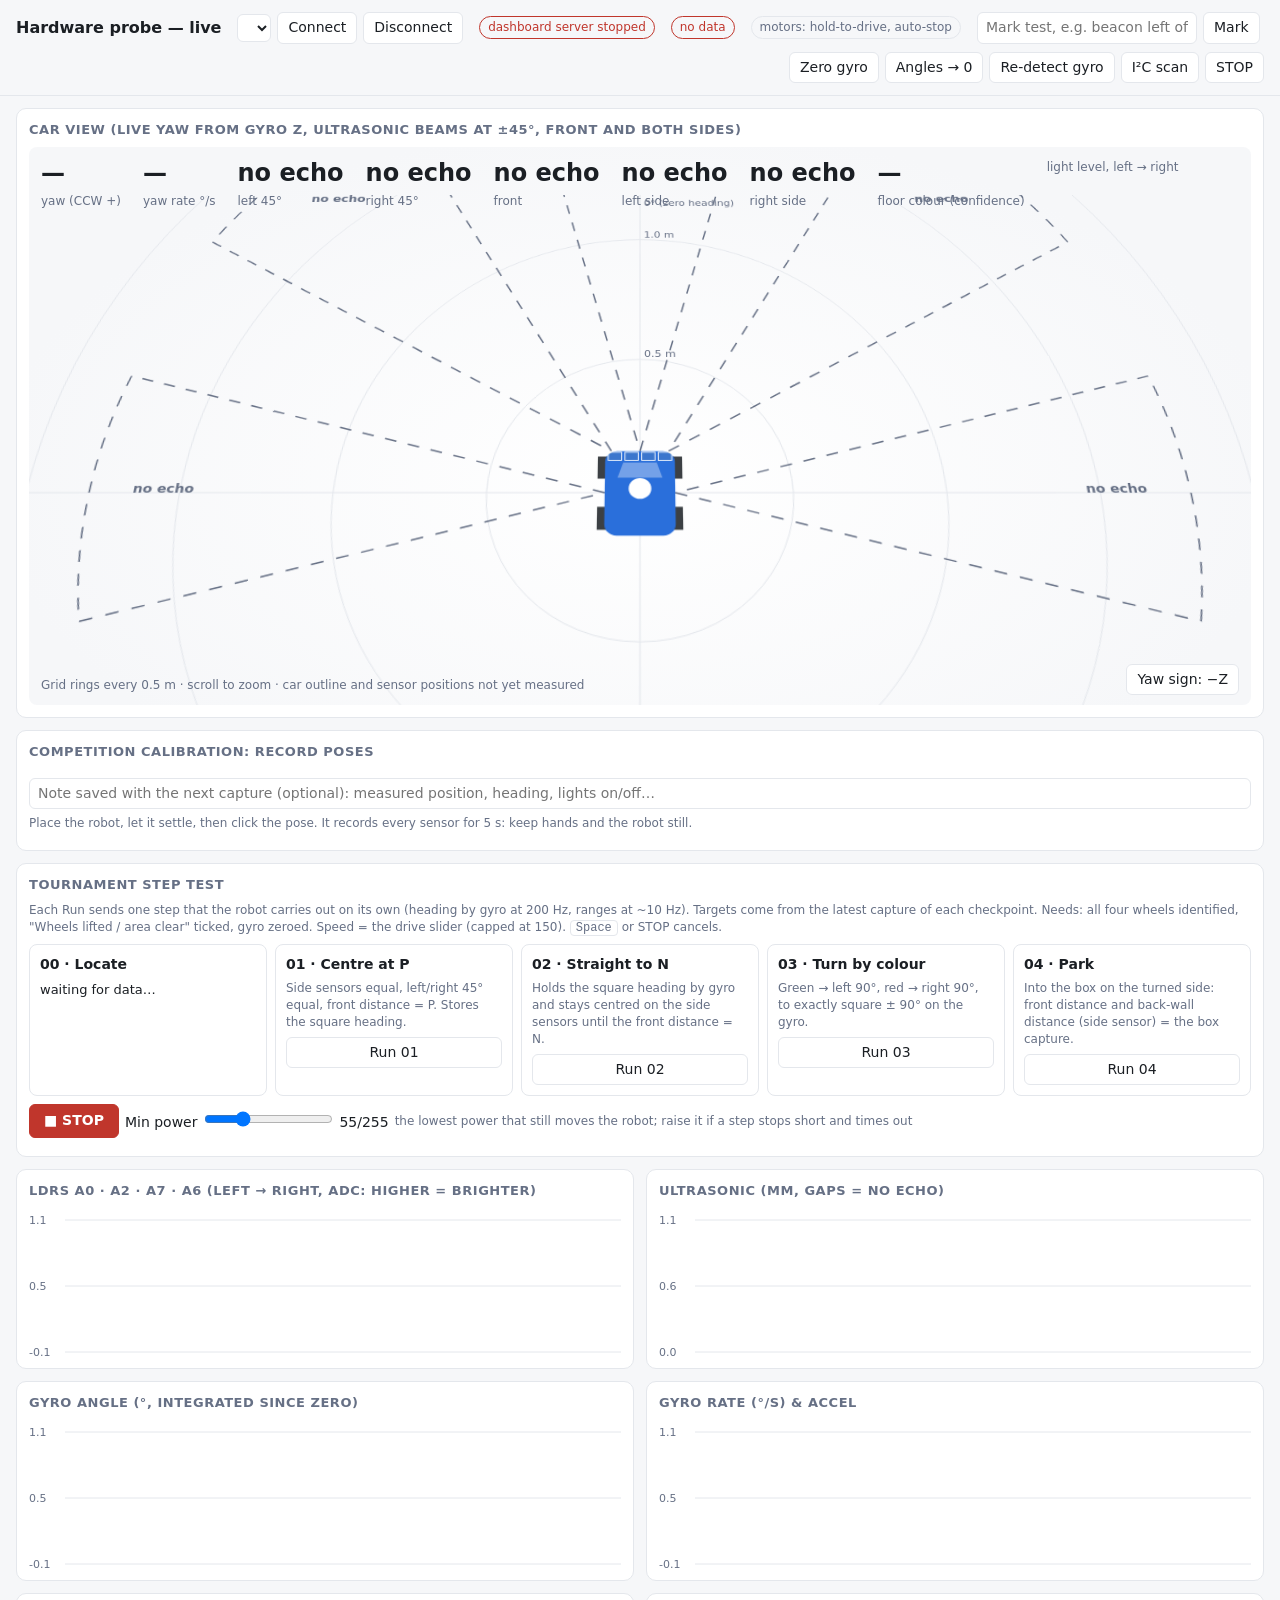
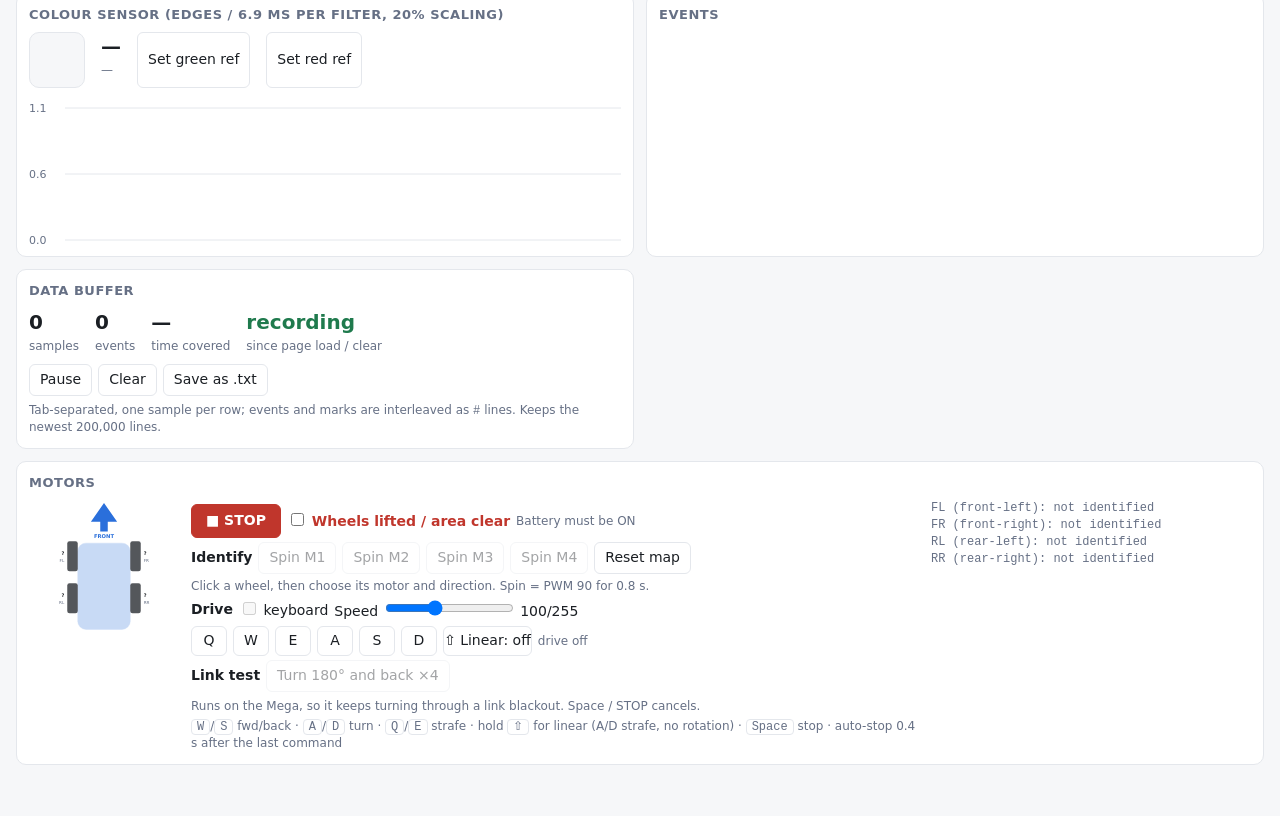
==== commit c1b65cb4: "Field integration 27 Oct: I2C/gyro fixes, 5 ultrasonics, step test Reboots while driving were firmwa" ====
--- a/tools/probe_dashboard.html
+++ b/tools/probe_dashboard.html
@@ -6,11 +6,11 @@
 <title>Probe Live View</title>
 <style>
 :root { --bg:#f6f7f9; --card:#fff; --ink:#1b1f24; --mute:#667085; --line:#e4e7ec; --bad:#c0362c; --ok:#1f7a4d;
-  --c0:#2a6fdb; --c1:#d9480f; --c2:#2b8a3e; --c3:#9c36b5; }
+  --c0:#2a6fdb; --c1:#d9480f; --c2:#2b8a3e; --c3:#9c36b5; --c4:#0b7285; }
 @media (prefers-color-scheme: dark) { :root:not([data-theme="light"]) { --bg:#111418; --card:#1a1e24; --ink:#e7eaee;
-  --mute:#98a2b3; --line:#2b313a; --bad:#ff6b5e; --ok:#4cc38a; --c0:#6ea8ff; --c1:#ff922b; --c2:#69db7c; --c3:#da77f2; } }
+  --mute:#98a2b3; --line:#2b313a; --bad:#ff6b5e; --ok:#4cc38a; --c0:#6ea8ff; --c1:#ff922b; --c2:#69db7c; --c3:#da77f2; --c4:#66d9e8; } }
 :root[data-theme="dark"] { --bg:#111418; --card:#1a1e24; --ink:#e7eaee; --mute:#98a2b3; --line:#2b313a; --bad:#ff6b5e;
-  --ok:#4cc38a; --c0:#6ea8ff; --c1:#ff922b; --c2:#69db7c; --c3:#da77f2; }
+  --ok:#4cc38a; --c0:#6ea8ff; --c1:#ff922b; --c2:#69db7c; --c3:#da77f2; --c4:#66d9e8; }
 * { box-sizing:border-box; }
 body { margin:0; background:var(--bg); color:var(--ink); font:14px/1.4 -apple-system,system-ui,sans-serif; }
 header { display:flex; flex-wrap:wrap; gap:8px 16px; align-items:center; padding:12px 16px; border-bottom:1px solid var(--line); }
@@ -39,9 +39,18 @@
 .legend { position:absolute; bottom:12px; left:12px; font-size:12px; color:var(--mute); }
 #swatch { width:56px; height:56px; border-radius:10px; border:1px solid var(--line); background:var(--bg); }
 [hidden] { display:none !important; }
-.motors { display:grid; grid-template-columns:minmax(240px,340px) 1fr; gap:16px; align-items:start; }
-@media (max-width:700px) { .motors { grid-template-columns:1fr; } }
-.motors svg { width:100%; max-width:340px; display:block; margin:auto; }
+.motors { display:grid; grid-template-columns:150px 1fr minmax(0,320px); gap:12px; align-items:start; }
+@media (max-width:900px) { .motors { grid-template-columns:120px 1fr; } .motors pre { grid-column:1/-1; } }
+.motors svg { width:100%; display:block; }
+.motors .row { margin:4px 0; }
+.hint { font-size:12px; color:var(--mute); }
+.ldr { display:flex; gap:8px; align-items:flex-end; }
+.ldr > div { text-align:center; font-size:11px; color:var(--mute); line-height:1.2; }
+.ldr b, .hud .ldr b { display:block; font-size:13px; color:var(--ink); font-variant-numeric:tabular-nums; }
+.ldr .bar { width:22px; height:46px; margin:0 auto 3px; border:1px solid var(--line); border-radius:4px;
+  position:relative; overflow:hidden; background:var(--bg); }
+.ldr .bar i { position:absolute; left:0; right:0; bottom:0; background:#ffc828; }
+.ldr .top .bar { border-color:#ffc828; } .ldr .top b { color:#d99a00; }
 .wheel { cursor:pointer; fill:var(--ink); opacity:.75; } .wheel:hover { opacity:1; }
 .wheel.picked { fill:var(--c1); opacity:1; }
 .step { margin:8px 0; } .step b { font-weight:600; }
@@ -49,9 +58,24 @@
 button:disabled { opacity:.4; cursor:not-allowed; }
 .warn { color:var(--bad); font-weight:600; }
 kbd { border:1px solid var(--line); border-radius:4px; padding:0 5px; font:12px ui-monospace,monospace; }
-.pad button { width:44px; height:38px; }
-.big-stop { background:var(--bad); color:#fff; border-color:var(--bad); font-weight:700; padding:8px 18px; }
+.pad button { width:36px; height:30px; padding:0; }
+.big-stop { background:var(--bad); color:#fff; border-color:var(--bad); font-weight:700; padding:6px 14px; }
 .note { font-size:12px; color:var(--mute); padding:0 16px 16px; }
+.cal-steps { display:grid; grid-template-columns:repeat(auto-fit,minmax(200px,1fr)); gap:8px; margin-bottom:8px; }
+.cal-steps button { text-align:left; padding:10px 12px; display:flex; flex-direction:column; gap:2px; }
+.cal-steps button b { font-size:14px; } .cal-steps button span { font-size:12px; color:var(--mute); }
+.cal-steps button.done { border-color:var(--ok); } .cal-steps button.done span { color:var(--ok); }
+.cal-steps button.warned { border-color:var(--c1); } .cal-steps button.warned span { color:var(--c1); }
+.cal-steps button.busy { border-color:var(--c0); }
+.cal-table { width:100%; border-collapse:collapse; font-size:12px; font-variant-numeric:tabular-nums; }
+.cal-table th, .cal-table td { text-align:right; padding:3px 8px; border-bottom:1px solid var(--line); white-space:nowrap; }
+.cal-table th:first-child, .cal-table td:first-child { text-align:left; color:var(--mute); }
+.cal-wrap { overflow-x:auto; }
+.st-grid { display:grid; grid-template-columns:repeat(auto-fit,minmax(min(100%,230px),1fr)); gap:8px; margin:8px 0; }
+.st-card { border:1px solid var(--line); border-radius:8px; padding:10px; display:flex; flex-direction:column; gap:6px; }
+.st-card b { font-size:14px; } .st-card .hint { min-height:2.6em; }
+.st-card.running { border-color:var(--c0); } .st-card.reached { border-color:var(--ok); } .st-card.aborted { border-color:var(--bad); }
+.st-locate { font-size:13px; font-variant-numeric:tabular-nums; line-height:1.6; }
 </style>
 </head>
 <body>
@@ -77,60 +101,48 @@
   </div>
 </header>
 <main>
-  <section class="wide"><h2>Car view (live yaw from gyro Z, ultrasonic beams at ±45°)</h2>
+  <section class="wide"><h2>Car view (live yaw from gyro Z, ultrasonic beams at ±45°, front and both sides)</h2>
     <div class="view"><canvas id="car"></canvas>
       <div class="hud">
         <div class="val"><b id="h-yaw">—</b><span>yaw (CCW +)</span></div>
         <div class="val"><b id="h-rate">—</b><span>yaw rate °/s</span></div>
         <div class="val"><b id="h-l">—</b><span>left 45°</span></div>
         <div class="val"><b id="h-r">—</b><span>right 45°</span></div>
+        <div class="val"><b id="h-f">—</b><span>front</span></div>
+        <div class="val"><b id="h-sl">—</b><span>left side</span></div>
+        <div class="val"><b id="h-sr">—</b><span>right side</span></div>
         <div class="val"><b id="h-col">—</b><span>floor colour (confidence)</span></div>
+        <div class="val"><div id="h-ldr"></div><span>light level, left → right</span></div>
       </div>
       <div class="legend">Grid rings every 0.5 m · scroll to zoom · car outline and sensor positions not yet measured</div>
       <div class="hud-r"><button id="flip" style="pointer-events:auto">Yaw sign: −Z</button></div>
     </div>
   </section>
-  <section class="wide"><h2>Motors: identify wheels &amp; drive</h2>
-    <div class="motors">
-      <svg viewBox="-50 0 400 380" aria-label="Robot top view, front at top">
-        <polygon points="150,8 185,58 160,58 160,84 140,84 140,58 115,58" fill="var(--c0)"/>
-        <text x="150" y="102" text-anchor="middle" fill="var(--c0)" font-size="14" font-weight="700">FRONT</text>
-        <rect x="80" y="115" width="140" height="230" rx="22" fill="var(--c0)" opacity=".25" stroke="var(--c0)"/>
-        <g id="wheels"></g>
-        <text x="150" y="235" text-anchor="middle" fill="var(--mute)" font-size="12">top view</text>
-      </svg>
-      <div>
-        <div class="row"><button class="big-stop" id="motor-stop" title="Also: Space">■ STOP MOTORS</button>
-          <span style="color:var(--mute)">Space also stops. Robot battery must be ON for motor tests: on USB power alone a motor can freeze the board.</span></div>
-        <label class="row"><input type="checkbox" id="lifted">
-          <span class="warn">Wheels are lifted off the ground (or the area around the robot is clear)</span></label>
-        <div class="step"><b>1. Identify.</b> Click a wheel on the diagram, choose its motor and direction.
-          Not sure which motor? Spin one (PWM 90, 0.8 s) and watch which wheel moves.</div>
-        <div class="row" id="spin-buttons"></div>
-        <div class="row" id="prompt" style="color:var(--mute)">Not started.</div>
-        <div id="assign" hidden>
-          <div class="row">Motor: <span id="assign-motors"></span></div>
-          <div class="row">On the last spin this wheel rolled:
-            <button id="dir-fwd">Forward ↑ (toward FRONT)</button><button id="dir-back">Backward ↓</button>
-            <button id="assign-clear">Clear this wheel</button></div>
-        </div>
-        <div class="row"><button id="map-reset">Reset mapping</button></div>
-        <pre id="map-out"></pre>
-        <div class="step"><b>2. Drive.</b> Hold keys: <kbd>W</kbd>/<kbd>S</kbd> forward/back, <kbd>A</kbd>/<kbd>D</kbd> turn left/right,
-          <kbd>Q</kbd>/<kbd>E</kbd> strafe left/right, <kbd>Space</kbd> stop.
-          Hold <kbd>Shift</kbd> for <b>linear mode</b>: <kbd>A</kbd>/<kbd>D</kbd> strafe instead of turning, so WASD moves straight front/side with no rotation
-          (W+D = diagonal). Releasing every key stops; the robot also stops itself 0.4 s after the last command.</div>
-        <div class="row"><label><input type="checkbox" id="drive-on" disabled> Enable keyboard drive</label>
-          <label>Speed <input type="range" id="speed" min="40" max="200" value="100"> <span id="speed-v">100</span>/255</label></div>
-        <div class="row pad">
-          <button data-k="q">Q</button><button data-k="w">W</button><button data-k="e">E</button>
-          <button data-k="a">A</button><button data-k="s">S</button><button data-k="d">D</button>
-          <button id="linear" title="Same as holding Shift" style="width:auto">⇧ Linear: off</button>
-          <span id="drive-state" style="color:var(--mute);margin-left:8px">drive off</span></div>
-      </div>
+  <section class="wide"><h2>Competition calibration: record poses</h2>
+    <div class="cal-steps" id="cal-steps"></div>
+    <div class="row"><input id="cal-note" placeholder="Note saved with the next capture (optional): measured position, heading, lights on/off…"
+        style="font:inherit;padding:5px 8px;border-radius:6px;border:1px solid var(--line);background:var(--card);color:var(--ink);flex:1;min-width:240px"></div>
+    <div class="row hint" id="cal-status">Place the robot, let it settle, then click the pose. It records every sensor for 5 s: keep hands and the robot still.</div>
+    <div class="cal-wrap"><table class="cal-table" id="cal-table"></table></div>
+    <div class="hint" id="cal-file"></div>
+  </section>
+  <section class="wide"><h2>Tournament step test</h2>
+    <div class="hint">Each Run sends one step that the robot carries out on its own (heading by gyro at 200 Hz, ranges at ~10 Hz).
+      Targets come from the latest capture of each checkpoint. Needs: all four wheels identified, "Wheels lifted / area clear" ticked,
+      gyro zeroed. Speed = the drive slider (capped at 150). <kbd>Space</kbd> or STOP cancels.</div>
+    <div class="st-grid">
+      <div class="st-card" id="st-c0"><b>00 · Locate</b><div class="st-locate" id="st-locate">waiting for data…</div></div>
+      <div class="st-card" id="st-c1"><b>01 · Centre at P</b><span class="hint" id="st-s1">Side sensors equal, left/right 45° equal, front distance = P. Stores the square heading.</span><button id="st-r1">Run 01</button></div>
+      <div class="st-card" id="st-c2"><b>02 · Straight to N</b><span class="hint" id="st-s2">Holds the square heading by gyro and stays centred on the side sensors until the front distance = N.</span><button id="st-r2">Run 02</button></div>
+      <div class="st-card" id="st-c3"><b>03 · Turn by colour</b><span class="hint" id="st-s3">Green → left 90°, red → right 90°, to exactly square ± 90° on the gyro.</span><button id="st-r3">Run 03</button></div>
+      <div class="st-card" id="st-c4"><b>04 · Park</b><span class="hint" id="st-s4">Into the box on the turned side: front distance and back-wall distance (side sensor) = the box capture.</span><button id="st-r4">Run 04</button></div>
     </div>
+    <div class="row"><button class="big-stop" id="st-stop">■ STOP</button>
+      <label>Min power <input type="range" id="st-min" min="30" max="120" value="55"> <span id="st-min-v">55</span>/255</label>
+      <span class="hint">the lowest power that still moves the robot; raise it if a step stops short and times out</span></div>
+    <div class="hint" id="st-msg"></div>
   </section>
-  <section><h2>LDRs A0 · A7 · A2 · A6 (left → right, ADC: lower = brighter)</h2><div class="vals" id="v-light"></div><canvas id="g-light"></canvas></section>
+  <section><h2>LDRs A0 · A2 · A7 · A6 (left → right, ADC: higher = brighter)</h2><div class="vals" id="v-light"></div><canvas id="g-light"></canvas></section>
   <section><h2>Ultrasonic (mm, gaps = no echo)</h2><div class="vals" id="v-us"></div><canvas id="g-us"></canvas></section>
   <section><h2>Gyro angle (°, integrated since zero)</h2><div class="vals" id="v-ang"></div><canvas id="g-ang"></canvas></section>
   <section><h2>Gyro rate (°/s) &amp; accel</h2><div class="vals" id="v-rate"></div><canvas id="g-rate"></canvas></section>
@@ -140,6 +152,50 @@
       <button id="ref-red" title="Red paper under the sensor, then click">Set red ref</button></div>
     <div class="vals" id="v-col"></div><canvas id="g-col"></canvas></section>
   <section><h2>Events</h2><pre id="events"></pre></section>
+  <section><h2>Data buffer</h2>
+    <div class="vals">
+      <div class="val"><b id="buf-rows">0</b><span>samples</span></div>
+      <div class="val"><b id="buf-events">0</b><span>events</span></div>
+      <div class="val"><b id="buf-span">—</b><span>time covered</span></div>
+      <div class="val"><b id="buf-state">recording</b><span id="buf-note">since page load</span></div>
+    </div>
+    <div class="row"><button id="buf-pause">Pause</button><button id="buf-clear">Clear</button>
+      <button id="buf-save">Save as .txt</button></div>
+    <div class="hint">Tab-separated, one sample per row; events and marks are interleaved as <code>#</code> lines.
+      Keeps the newest 200,000 lines.</div>
+  </section>
+  <section class="wide"><h2>Motors</h2>
+    <div class="motors">
+      <svg viewBox="-50 0 400 380" aria-label="Robot top view, front at top">
+        <polygon points="150,8 185,58 160,58 160,84 140,84 140,58 115,58" fill="var(--c0)"/>
+        <text x="150" y="102" text-anchor="middle" fill="var(--c0)" font-size="14" font-weight="700">FRONT</text>
+        <rect x="80" y="115" width="140" height="230" rx="22" fill="var(--c0)" opacity=".25" stroke="var(--c0)"/>
+        <g id="wheels"></g>
+      </svg>
+      <div>
+        <div class="row"><button class="big-stop" id="motor-stop" title="Also: Space">■ STOP</button>
+          <label class="warn"><input type="checkbox" id="lifted"> Wheels lifted / area clear</label>
+          <span class="hint" title="On USB power alone a motor can freeze the board">Battery must be ON</span></div>
+        <div class="row"><b>Identify</b><span class="row" style="margin:0" id="spin-buttons"></span><button id="map-reset">Reset map</button></div>
+        <div class="row hint" id="prompt">Click a wheel, then choose its motor and direction. Spin = PWM 90 for 0.8 s.</div>
+        <div class="row" id="assign" hidden>Motor <span id="assign-motors"></span> · last spin rolled
+          <button id="dir-fwd">Forward ↑</button><button id="dir-back">Back ↓</button><button id="assign-clear">Clear</button></div>
+        <div class="row"><b>Drive</b><label><input type="checkbox" id="drive-on" disabled> keyboard</label>
+          <label>Speed <input type="range" id="speed" min="40" max="200" value="100"> <span id="speed-v">100</span>/255</label></div>
+        <div class="row pad">
+          <button data-k="q">Q</button><button data-k="w">W</button><button data-k="e">E</button>
+          <button data-k="a">A</button><button data-k="s">S</button><button data-k="d">D</button>
+          <button id="linear" title="Same as holding Shift" style="width:auto">⇧ Linear: off</button>
+          <span id="drive-state" class="hint">drive off</span></div>
+        <div class="row"><b>Link test</b><button id="tt-start" disabled
+            title="Robot turns 180° and back, 4 times, on its own using the gyro. Needs floor space and the wheel map.">Turn 180° and back ×4</button>
+          <span id="tt-state" class="hint">Runs on the Mega, so it keeps turning through a link blackout. Space / STOP cancels.</span></div>
+        <div class="hint"><kbd>W</kbd>/<kbd>S</kbd> fwd/back · <kbd>A</kbd>/<kbd>D</kbd> turn · <kbd>Q</kbd>/<kbd>E</kbd> strafe ·
+          hold <kbd>⇧</kbd> for linear (A/D strafe, no rotation) · <kbd>Space</kbd> stop · auto-stop 0.4 s after the last command</div>
+      </div>
+      <pre id="map-out"></pre>
+    </div>
+  </section>
 </main>
 <p class="note" id="log"></p>
 <script>
@@ -147,8 +203,8 @@
 const css = n => getComputedStyle(document.documentElement).getPropertyValue(n).trim();
 const series = {};  // chart id -> array of {t, v:[...]}
 const charts = {
-  light: { names:['L1 A0','L2 A7','L3 A2','L4 A6'], get:s => s.adc, min:0, max:1023 },
-  us: { names:['left','right'], get:s => s.ultrasonic_mm.map(v => v > 0 ? v : null), min:0 },
+  light: { names:['L1 A0','L2 A2','L3 A7','L4 A6'], get:s => s.light },  // auto-range: readings span a few hundred counts
+  us: { names:['left 45°','right 45°','front','left side','right side'], get:s => [0, 1, 2, 3, 4].map(i => s.ultrasonic_mm[i] > 0 ? s.ultrasonic_mm[i] : null), min:0 },
   ang: { names:['X','Y','Z (yaw)'], get:s => s.gyro && s.gyro.angle_deg || [null,null,null] },
   rate: { names:['X','Y','Z'], get:s => s.gyro && s.gyro.rate_dps || [null,null,null] },
   col: { names:['red','green','blue','clear'], get:s => s.color_rgbc || [null,null,null,null], min:0 },
@@ -185,11 +241,39 @@
     while (series[id].length && t - series[id][0].t > WINDOW_MS) series[id].shift();
   }
   const g = s.gyro || {};
-  values('light', s.adc); values('us', s.ultrasonic_mm.map(v => v > 0 ? v : null));
-  values('ang', g.angle_deg || [], `<div class="val"><b>${g.angles_valid ? 'valid' : 'INVALID'}</b><span>${g.model || 'no gyro'}</span></div>`);
+  values('light', s.light, ldrMeter(s.light)); $('h-ldr').innerHTML = ldrMeter(s.light); values('us', s.ultrasonic_mm.map(v => v > 0 ? v : null));
+  values('ang', g.angle_deg || [], `<div class="val"><b>${g.bias_valid === 0 ? 'NOT ZEROED' : g.angles_valid ? 'valid' : 'INVALID'}</b>` +
+    `<span>${g.bias_valid === 0 ? 'hold still ~2 s: zeroes itself' : g.model || 'no gyro'}</span></div>`);
   values('rate', g.rate_dps || [], `<div class="val"><b>${(g.accel_raw || []).join(' / ') || '—'}</b><span>accel raw X/Y/Z</span></div>` +
-    `<div class="val"><b>${g.int_rises ?? '—'}</b><span>INT rises</span></div><div class="val"><b>${g.bus_errors ?? '—'}</b><span>bus errors</span></div>`);
-  values('col', s.color_rgbc || []); showColour(s.color_rgbc);
+    `<div class="val"><b>${g.int_rises ?? '—'}</b><span>INT rises</span></div><div class="val"><b>${g.bus_errors ?? '—'}</b><span>bus errors</span></div>` +
+    `<div class="val"><b>${g.i2c_timeouts ?? '—'}</b><span>I²C timeouts (bus freed)</span></div>` +
+    `<div class="val"><b>${g.gyro_restarts ?? '—'}</b><span>gyro re-setups</span></div>` +
+    `<div class="val"><b>${g.gyro_resets ?? '—'}</b><span>gyro chip resets</span></div>`);
+  values('col', s.color_rgbc || []); showColour(s.color_rgbc); stLocate(s);
+}
+// ---- LDR light level: higher ADC = brighter (checked with a flashlight, 27 Oct) ------------------------------------
+// Firmware reports adc[] in pin order A0, A7, A2, A6; the sensors sit left to right as A0, A2, A7, A6.
+const LIGHT = '#ffc828', LDR_NAMES = ['A0', 'A2', 'A7', 'A6'], LDR_ORDER = [0, 2, 1, 3];
+function lightRange() {   // last minute's ADC span over all four, at least 60 counts so noise isn't amplified
+  const vals = (series.light || []).flatMap(p => p.v).filter(v => v != null);
+  if (!vals.length) return { lo:0, hi:1023 };
+  let lo = Math.min(...vals), hi = Math.max(...vals);
+  if (hi - lo < 60) { const mid = (hi + lo) / 2; lo = mid - 30; hi = mid + 30; }
+  return { lo, hi };
+}
+function lightRel(v) {    // 0 = darkest seen recently, 1 = brightest
+  if (v == null) return 0;
+  const { lo, hi } = lightRange();
+  return Math.max(0, Math.min(1, (v - lo) / (hi - lo)));
+}
+function ldrMeter(adc) {  // bar height = absolute brightness; glow = relative; brightest is marked
+  if (!adc) return '';
+  const top = adc.indexOf(Math.max(...adc));
+  return `<div class="ldr">` + adc.map((v, i) => {
+    const pct = Math.round(100 * v / 1023), rel = lightRel(v);
+    return `<div class="${i === top ? 'top' : ''}"><div class="bar" style="box-shadow:0 0 ${Math.round(14 * rel)}px ${LIGHT}">` +
+      `<i style="height:${pct}%;opacity:${0.35 + 0.65 * rel}"></i></div><b>${pct}%</b>${LDR_NAMES[i]}</div>`;
+  }).join('') + `</div>`;
 }
 function event(r) {
   const pre = $('events'), { seq, received_at, ...rest } = r;
@@ -224,7 +308,8 @@
 
 // ---- Car view ----------------------------------------------------------
 const CAR = { w:230, l:300 };                 // mm, nominal until measured
-const SENSORS = [{ x:-95, y:150, a:45 }, { x:95, y:150, a:-45 }];  // left, right; a = deg CCW from forward
+// Firmware index order: left 45, right 45, front, left side, right side; a = deg CCW from forward.
+const SENSORS = [{ x:-95, y:150, a:45 }, { x:95, y:150, a:-45 }, { x:0, y:150, a:0 }, { x:-115, y:0, a:90 }, { x:115, y:0, a:-90 }];
 const BEAM_HALF = 15, NO_ECHO_MM = 4000;
 let VIEW_MM = 1200;  // scroll on the view to zoom 0.5-4 m
 let latest = null, shownYaw = 0, yawSign = -1;  // chip Z points down: expect yaw = -Z (unconfirmed)
@@ -251,7 +336,7 @@
   // Smoothly follow the measured yaw along the shortest way round.
   const target = yawNow(); shownYaw += ((target - shownYaw + 540) % 360 - 180) * 0.25;
   x.save(); x.translate(cx, cy); x.rotate(-shownYaw * Math.PI / 180); x.scale(k, -k);  // y up, CCW positive
-  const us = latest ? latest.ultrasonic_mm : [-1, -1];
+  const us = latest ? latest.ultrasonic_mm : [-1, -1, -1, -1, -1];
   SENSORS.forEach((s, i) => {
     const mm = us[i], ok = mm > 0, len = ok ? mm : Math.min(NO_ECHO_MM, VIEW_MM * 1.4);
     const a0 = (90 + s.a - BEAM_HALF) * Math.PI / 180, a1 = (90 + s.a + BEAM_HALF) * Math.PI / 180;
@@ -272,12 +357,15 @@
   x.fillStyle = css('--card'); x.globalAlpha = 0.35;
   x.beginPath(); x.moveTo(-CAR.w * 0.32, CAR.l * 0.18); x.lineTo(CAR.w * 0.32, CAR.l * 0.18); x.lineTo(CAR.w * 0.24, CAR.l * 0.36); x.lineTo(-CAR.w * 0.24, CAR.l * 0.36); x.fill();
   x.globalAlpha = 1;
-  // LDRs (A0, A7, A2, A6) along the front edge, left to right, brightness = ADC.
-  const adc = latest ? latest.adc : [0, 0, 0, 0];
-  adc.forEach((v, i) => {
-    const px = -CAR.w * 0.36 + i * CAR.w * 0.24;
-    x.fillStyle = `rgba(255,200,40,${0.15 + 0.85 * (1023 - v) / 1023})`;  // lower ADC = brighter x.fillRect(px - 18, CAR.l / 2 - 26, 36, 22);
-    x.strokeStyle = css('--card'); x.lineWidth = 3; x.strokeRect(px - 18, CAR.l / 2 - 26, 36, 22);
+  // LDRs (A0, A2, A7, A6) along the front edge, left to right. Glow is relative to the
+  // last minute's range so small differences show; the brightest one is outlined.
+  const adc = latest ? latest.light : null, top = adc ? adc.indexOf(Math.max(...adc)) : -1;
+  (adc || [null, null, null, null]).forEach((v, i) => {
+    const px = -CAR.w * 0.36 + i * CAR.w * 0.24, rel = lightRel(v);
+    x.save(); x.shadowColor = LIGHT; x.shadowBlur = 40 * rel;
+    x.fillStyle = `rgba(255,200,40,${0.08 + 0.92 * rel})`; x.fillRect(px - 22, CAR.l / 2 - 34, 44, 30); x.restore();
+    x.strokeStyle = i === top ? LIGHT : css('--card'); x.lineWidth = i === top ? 6 : 3;
+    x.strokeRect(px - 22, CAR.l / 2 - 34, 44, 30);
   });
   // Colour sensor under the front: patch of the colour it currently sees.
   x.beginPath(); x.arc(0, CAR.l * 0.05, 34, 0, 2 * Math.PI);
@@ -298,6 +386,7 @@
   $('h-yaw').textContent = g && g.angle_deg ? fmt(target, 1) + '°' + (g.angles_valid ? '' : ' (invalid)') : '—';
   $('h-rate').textContent = g && g.rate_dps ? fmt(yawSign * g.rate_dps[2], 1) : '—';
   $('h-l').textContent = us[0] > 0 ? us[0] + ' mm' : 'no echo'; $('h-r').textContent = us[1] > 0 ? us[1] + ' mm' : 'no echo';
+  [['h-f', 2], ['h-sl', 3], ['h-sr', 4]].forEach(([id, i]) => $(id).textContent = us[i] > 0 ? us[i] + ' mm' : us[i] == null ? '—' : 'no echo');
   $('h-col').textContent = colour ? `${colour.name} ${Math.round(100 * colour.confidence)}%` : '—';
   $('h-col').style.color = colour ? `rgb(${colour.rgb})` : '';
   requestAnimationFrame(drawCar);
@@ -305,6 +394,55 @@
 $('car').parentElement.addEventListener('wheel', e => { e.preventDefault();
   VIEW_MM = Math.min(4000, Math.max(500, VIEW_MM * (e.deltaY > 0 ? 1.1 : 0.9))); }, { passive:false });
 requestAnimationFrame(drawCar);
+
+// ---- Data buffer: every received line, saved on request as a tab-separated text file --
+const BUF_MAX = 200000, COLS = ['time', 'ms', 'L1_A0', 'L2_A2', 'L3_A7', 'L4_A6', 'us_left_mm', 'us_right_mm', 'us_front_mm', 'us_side_left_mm', 'us_side_right_mm',
+  'ang_x', 'ang_y', 'ang_z', 'rate_x', 'rate_y', 'rate_z', 'accel_x', 'accel_y', 'accel_z', 'angles_valid',
+  'red', 'green', 'blue', 'clear', 'bus_errors', 'i2c_timeouts', 'gyro_restarts', 'gyro_resets', 'bias_valid', 'link'];
+let buffer = [], bufPaused = false, bufDropped = 0;
+const pad = (n, w = 2) => String(n).padStart(w, '0');
+function localTime(iso) {
+  const d = new Date(iso);
+  return `${d.getFullYear()}-${pad(d.getMonth() + 1)}-${pad(d.getDate())} ${pad(d.getHours())}:${pad(d.getMinutes())}:${pad(d.getSeconds())}.${pad(d.getMilliseconds(), 3)}`;
+}
+function bufferLine(line) {
+  if (bufPaused) return;
+  buffer.push(line);
+  if (buffer.length > BUF_MAX) { buffer.splice(0, buffer.length - BUF_MAX); bufDropped++; }
+}
+function showBuffer() {
+  const rows = buffer.filter(l => l.type === 'sample').length;
+  $('buf-rows').textContent = rows; $('buf-events').textContent = buffer.length - rows;
+  const s = buffer.length > 1 ? (new Date(buffer.at(-1).received_at) - new Date(buffer[0].received_at)) / 1000 : null;
+  $('buf-span').textContent = s == null ? '—' : s < 120 ? `${s.toFixed(0)} s` : `${(s / 60).toFixed(1)} min`;
+  $('buf-state').textContent = bufPaused ? 'paused' : 'recording';
+  $('buf-state').style.color = bufPaused ? 'var(--bad)' : 'var(--ok)';
+  $('buf-note').textContent = bufDropped ? 'oldest lines dropped' : 'since page load / clear';
+}
+function bufferText() {
+  const out = [`# Hardware probe capture saved ${localTime(new Date().toISOString())} (local time)`,
+    '# Ultrasonic -1 = no echo. Event and mark lines start with #.', COLS.join('\t')];
+  for (const l of buffer) {
+    if (l.type !== 'sample') {
+      const { seq, received_at, type, ...rest } = l;
+      out.push(`# ${localTime(received_at)}\t${type}\t${JSON.stringify(rest)}`);
+      continue;
+    }
+    const g = l.gyro || {}, three = a => a || ['', '', ''];
+    out.push([localTime(l.received_at), l.ms, ...l.light, ...[0, 1, 2, 3, 4].map(i => l.ultrasonic_mm[i] ?? ''), ...three(g.angle_deg), ...three(g.rate_dps),
+      ...three(g.accel_raw), g.angles_valid ?? '', ...(l.color_rgbc || ['', '', '', '']), g.bus_errors ?? '', g.i2c_timeouts ?? '', g.gyro_restarts ?? '', g.gyro_resets ?? '', g.bias_valid ?? '', l.link ?? ''].join('\t'));
+  }
+  return out.join('\n') + '\n';
+}
+$('buf-pause').onclick = () => { bufPaused = !bufPaused; $('buf-pause').textContent = bufPaused ? 'Resume' : 'Pause'; showBuffer(); };
+$('buf-clear').onclick = () => { buffer = []; bufDropped = 0; showBuffer(); };
+$('buf-save').onclick = () => {
+  if (!buffer.length) return;
+  const a = document.createElement('a'), now = new Date();
+  a.href = URL.createObjectURL(new Blob([bufferText()], { type:'text/plain' }));
+  a.download = `probe-${now.getFullYear()}${pad(now.getMonth() + 1)}${pad(now.getDate())}-${pad(now.getHours())}${pad(now.getMinutes())}${pad(now.getSeconds())}.txt`;
+  a.click(); setTimeout(() => URL.revokeObjectURL(a.href), 1000);
+};
 
 let after = 0, lastSample = 0;
 async function poll() {
@@ -314,6 +452,8 @@
     $('link').className = 'badge ' + (r.status.startsWith('connected') ? 'ok' : 'bad');
     $('log').textContent = 'Logging every line to ' + r.log;
     for (const line of r.lines) {
+      if (line.adc) line.light = LDR_ORDER.map(i => line.adc[i]);  // left-to-right sensor order
+      bufferLine(line);
       if (line.type === 'sample') {
         // Uptime going backwards = the Mega rebooted (ready lines are not sent over Bluetooth).
         if (latest && line.ms < latest.ms) {
@@ -321,9 +461,10 @@
           event({ seq: 0, received_at: new Date().toISOString(), note: msg }); mark(msg);
           if ($('drive-on').checked) { $('drive-on').checked = false; stopDrive(true); }
           prompt(msg + '. Drive disabled. brownout = battery/supply dip under motor load.');
-        }
-        sample(line); latest = line; lastSample = Date.now();
-      } else event(line);
+        } else if (latest) linkGap(latest, line);
+        sample(line); latest = line; lastSample = Date.now(); showTurnTest(line.turntest);
+      } else { event(line); stEvent(line); }
+      if (line.type && line.type.startsWith('turntest')) showTurnTest(null, line);
       if (line.type === 'ready' && $('drive-on').checked) {
         $('drive-on').checked = false; stopDrive();
         prompt(`Board RESET during drive (cause: ${line.reset_cause || 'unknown'}). Drive disabled. Check the battery is ON and charged.`);
@@ -341,7 +482,8 @@
   $('age').textContent = age == null ? 'no data' : age < 2 ? 'live' : `stale ${age.toFixed(0)} s`;
   $('age').className = 'badge ' + (age != null && age < 2 ? 'ok' : 'bad');
   for (const id in charts) draw(id);
-  setTimeout(poll, 250);
+  showBuffer();
+  setTimeout(poll, 100);  // samples arrive at 5 Hz
 }
 document.querySelectorAll('button[data-c]').forEach(b => b.onclick = () =>
   fetch('/api/command', { method:'POST', headers:{'Content-Type':'application/json'}, body:JSON.stringify({ command:b.dataset.c }) }));
@@ -408,8 +550,8 @@
 $('assign-clear').onclick = () => { if (!pickedPos) return; delete motorMap[pickedPos];
   try { localStorage.setItem('motorMap', JSON.stringify(motorMap)); } catch {}
   prompt(`Cleared ${POS[pickedPos].name}.`); spunMotor = pickedPos = null; renderWheels(); renderAssign(); };
-$('spin-buttons').innerHTML = [1, 2, 3, 4].map(m => `<button data-m="${m}" disabled>Spin M${m}</button>`).join('') +
-  '<span style="color:var(--mute)">configured wheels spin forward</span>';
+$('spin-buttons').innerHTML = [1, 2, 3, 4].map(m =>
+  `<button data-m="${m}" disabled title="Configured wheels spin forward">Spin M${m}</button>`).join('');
 document.querySelectorAll('#spin-buttons button').forEach(b => b.onclick = () => {
   spunMotor = Number(b.dataset.m);
   // A configured motor spins its wheel FORWARD; an unconfigured one spins raw "+".
@@ -439,7 +581,40 @@
   const lifted = $('lifted').checked;
   document.querySelectorAll('#spin-buttons button').forEach(b => b.disabled = !lifted);
   $('drive-on').disabled = !mapComplete();
+  $('tt-start').disabled = !lifted || !mapComplete();
   if (!mapComplete() && $('drive-on').checked) { $('drive-on').checked = false; stopDrive(); }
+}
+// ---- Link test: on-board turn test + blackout detection ----------------------------
+$('tt-start').onclick = () => {
+  if ($('drive-on').checked) { $('drive-on').checked = false; held.clear(); clearInterval(driveTimer); driveTimer = null; }
+  // Turn in place (CCW, w = +1) through the wheel map; the firmware runs odd legs reversed.
+  const speed = Math.min(Number($('speed').value), 150), wheel = { FL:-1, FR:1, RL:-1, RR:1 }, out = [0, 0, 0, 0];
+  for (const p in wheel) out[motorMap[p].motor - 1] = motorMap[p].sign * speed * wheel[p];
+  lastSent = 'TURNTEST'; command('TURNTEST ' + out.join(' '));
+  mark(`turn test started: 4 x 180 deg there and back, PWM ${speed}`);
+  $('tt-state').textContent = 'starting…';
+};
+function showTurnTest(tt, event) {
+  const el = $('tt-state');
+  if (event) {
+    if (event.type === 'turntest_leg') el.textContent = `leg ${event.leg}/${event.of}: turned ${event.turned_deg}°`;
+    if (event.type === 'turntest_end') el.textContent = `${event.result.toUpperCase()} (${event.reason.replaceAll('_', ' ')}), ` +
+      `${event.legs_done}/${event.of} legs, Mega uptime ${(event.ms / 1000).toFixed(1)} s`;
+    if (event.type === 'turntest_end' || event.type === 'turntest_start') el.style.color = '';
+    return;
+  }
+  if (tt && tt.state === 'running' && !el.textContent.startsWith('leg')) el.textContent = `running, ${tt.legs_done}/${tt.of} legs done`;
+}
+// A gap between samples with the Mega's uptime still counting = the link dropped, not the board.
+function linkGap(prev, line) {
+  const gap = (new Date(line.received_at) - new Date(prev.received_at)) / 1000, uptime = (line.ms - prev.ms) / 1000;
+  if (gap < 2 || Date.now() - new Date(line.received_at) > 5000) return;  // skip old backlog on page load
+  const tt = line.turntest, during = tt && tt.state === 'running' ? `, turn test still running (${tt.legs_done}/${tt.of} legs)` :
+    tt && prev.turntest && tt.legs_done > prev.turntest.legs_done ? `, turn test advanced ${prev.turntest.legs_done}→${tt.legs_done} legs` : '';
+  const msg = `LINK GAP ${gap.toFixed(1)} s; Mega uptime kept counting (+${uptime.toFixed(1)} s, no reboot)${during}: ` +
+    `the Arduino stayed on, the link dropped`;
+  event({ seq: 0, received_at: new Date().toISOString(), note: msg }); mark(msg);
+  $('tt-state').textContent = msg; $('tt-state').style.color = 'var(--c1)';
 }
 function driveCommand() {
   const k = c => held.has(c) ? 1 : 0, speed = Number($('speed').value);
@@ -514,6 +689,145 @@
 $('mark').onsubmit = e => { e.preventDefault(); const text = $('mark-text').value.trim(); if (!text) return;
   fetch('/api/mark', { method:'POST', headers:{'Content-Type':'application/json'}, body:JSON.stringify({ text }) });
   $('mark-text').value = ''; };
+// ---- Competition calibration captures ------------------------------------------------
+const CAL_ROWS = [['ldr_A0','LDR A0 (1st, left)',0],['ldr_A2','LDR A2 (2nd)',0],['ldr_A7','LDR A7 (3rd)',0],['ldr_A6','LDR A6 (4th, right)',0],
+  ['us_left_mm','Ultrasonic left 45° (mm)',0],['us_right_mm','Ultrasonic right 45° (mm)',0],['us_front_mm','Ultrasonic front (mm)',0],['us_side_left_mm','Ultrasonic left side (mm)',0],['us_side_right_mm','Ultrasonic right side (mm)',0],
+  ['color_red','Colour red',1],['color_green','Colour green',1],['color_blue','Colour blue',1],['color_clear','Colour clear',1],
+  ['color_rg_ratio','Colour R/G ratio',3],['angle_z','Gyro Z angle (°)',1],['rate_z','Gyro Z rate (°/s)',2]];
+let calPoses = {}, calLatest = {}, calBusy = false;
+function calRender() {
+  $('cal-steps').innerHTML = Object.entries(calPoses).map(([pose, label], i) => {
+    const c = calLatest[pose], cls = calBusy === pose ? 'busy' : c ? (c.warnings.length ? 'warned' : 'done') : '';
+    const sub = calBusy === pose ? 'recording… keep still' : c ? `${c.warnings.length ? '⚠ ' : '✓ '}${new Date(c.ended).toLocaleTimeString()} · ${c.samples_n} samples` +
+      (c.warnings.length ? ` · ${c.warnings.length} warning${c.warnings.length > 1 ? 's' : ''}` : '') + ' · click to redo' : 'not recorded';
+    return `<button data-pose="${pose}" class="${cls}" ${calBusy ? 'disabled' : ''}><b>${i + 1} · ${label}</b><span>${sub}</span></button>`;
+  }).join('');
+  document.querySelectorAll('[data-pose]').forEach(b => b.onclick = () => calCapture(b.dataset.pose));
+  const poses = Object.keys(calPoses);
+  const cell = (pose, key, d) => { const s = calLatest[pose] && calLatest[pose].stats[key];
+    return !s ? '—' : !s.n ? 'none' : `${Number(s.mean).toFixed(d)} <span class="hint">± ${Number(s.sd).toFixed(d)}</span>`; };
+  $('cal-table').innerHTML = `<tr><th>Mean ± SD</th>${poses.map(p => `<th>${calPoses[p]}</th>`).join('')}</tr>` +
+    CAL_ROWS.map(([key, name, d]) => `<tr><td>${name}</td>${poses.map(p => `<td>${cell(p, key, d)}</td>`).join('')}</tr>`).join('');
+}
+async function calLoad() {
+  try {
+    const r = await (await fetch('/api/captures')).json();
+    calPoses = r.poses; calLatest = {};
+    for (const c of r.captures) calLatest[c.pose] = c;   // file order: the last one per pose wins
+    $('cal-file').textContent = `All captures (with raw samples) are appended to ${r.file}. Accel, rates and every axis are in the file too.`;
+    calRender();
+  } catch {}
+}
+async function calCapture(pose) {
+  if (calBusy) return;
+  if (!lastSample || Date.now() - lastSample > 2000) { $('cal-status').textContent = 'No live data: connect to the robot first.'; return; }
+  calBusy = pose; calRender();
+  $('cal-status').textContent = `Recording ${calPoses[pose]} for 5 s… keep the robot and your hands still.`;
+  try {
+    const r = await fetch('/api/capture', { method:'POST', headers:{'Content-Type':'application/json'},
+      body:JSON.stringify({ pose, note:$('cal-note').value.trim() }) });
+    if (!r.ok) throw new Error(r.status === 409 ? 'another capture is running' : 'HTTP ' + r.status);
+    const c = await r.json(); calLatest[pose] = c; $('cal-note').value = '';
+    $('cal-status').textContent = c.warnings.length ? `${calPoses[pose]} saved with warnings: ${c.warnings.join('; ')}. Click it again to redo.`
+      : `${calPoses[pose]} saved (${c.samples_n} samples). ` + (Object.keys(calPoses).every(p => calLatest[p]) ? 'All three poses recorded.' : 'Move to the next pose.');
+  } catch (e) { $('cal-status').textContent = 'Capture failed: ' + e.message; }
+  calBusy = false; calRender();
+}
+calLoad();
+
+// ---- Tournament step test ---------------------------------------------------------------------
+// Each Run sends the wheel map, then one on-board step (GO / TURN) whose targets come from the
+// latest capture of its checkpoint; the Mega closes the loop. Capture keys: us_left_mm = left 45°,
+// us_right_mm = right 45°, us_front_mm, us_side_left_mm, us_side_right_mm.
+const ST_STEPS = { 1:{ pose:'p_point', mode:1 }, 2:{ pose:'centre', mode:2 } };
+let stTurn = null, stActive = null;   // stTurn: +90 / -90 chosen by 03, it picks 04's box
+function stRef(pose, key) { const c = calLatest[pose], st = c && c.stats['us_' + key + '_mm']; return st && st.n ? Math.round(st.mean) : null; }
+function stTargets(pose, mode) {
+  const l45 = stRef(pose, 'left'), r45 = stRef(pose, 'right'), front = stRef(pose, 'front');
+  const ls = stRef(pose, 'side_left'), rs = stRef(pose, 'side_right');
+  if (!calLatest[pose]) return { error: `no capture for ${calPoses[pose] || pose} yet` };
+  const lat = mode <= 2 ? (ls != null && rs != null ? ls - rs : null) : mode === 3 ? rs : ls;
+  if (lat == null) return { error: `${calPoses[pose]} capture has no ${mode <= 2 ? 'left+right side' : mode === 3 ? 'right side' : 'left side'} reading` };
+  const both45 = l45 != null && r45 != null;
+  if (front == null && !both45) return { error: `${calPoses[pose]} capture has no front or 45° readings` };
+  return { front: front || 0, lat, h45: both45 ? l45 - r45 : 0, mean45: both45 ? Math.round((l45 + r45) / 2) : 0 };
+}
+function stErrors(t, mode, us) {   // the same errors the firmware computes; null = not measurable
+  const ok = i => us[i] > 0, [l45, r45, front, ls, rs] = us;
+  const ex = t.front && ok(2) ? front - t.front : t.mean45 && ok(0) && ok(1) ? (l45 + r45) / 2 - t.mean45 : null;
+  const ey = mode <= 2 ? (ok(3) && ok(4) ? ((ls - rs) - t.lat) / 2 : null) : mode === 3 ? (ok(4) ? -(rs - t.lat) : null) : (ok(3) ? ls - t.lat : null);
+  return { ex, ey, eh: ok(0) && ok(1) ? (l45 - r45) - t.h45 : null };
+}
+const stMm = v => v == null ? '—' : `${v > 0 ? '+' : ''}${Math.round(v)} mm`;
+function stLocate(s) {
+  const us = [0, 1, 2, 3, 4].map(i => s.ultrasonic_mm[i] ?? -1), names = ['L45', 'R45', 'front', 'L side', 'R side'];
+  const lines = [`sees: ${names.map((n, i) => `${n} ${us[i] > 0 ? us[i] : '✗'}`).join(' · ')}`];
+  const rows = [['P', 'p_point', 1], ['N', 'centre', 2]];
+  if (stTurn) rows.push([stTurn > 0 ? 'left box' : 'right box', stTurn > 0 ? 'left_box' : 'right_box', stTurn > 0 ? 3 : 4]);
+  for (const [label, pose, mode] of rows) {
+    const t = stTargets(pose, mode);
+    if (t.error) { lines.push(`to ${label}: ${t.error}`); continue; }
+    const e = stErrors(t, mode, us);
+    lines.push(`to ${label}: forward ${stMm(e.ex)} · sideways ${stMm(e.ey)} (left +)` + (mode <= 2 ? ` · 45° asym ${stMm(e.eh)}` : ''));
+  }
+  const step = s.step || (latest && latest.step) || {}, g = s.gyro || {};
+  lines.push(`colour ${colour ? `${colour.name} ${Math.round(100 * colour.confidence)}%` : '—'} · yaw ${step.yaw_deg ?? '—'}° · ` +
+    `square heading ${step.square ? 'stored' : 'not yet (run 01)'} · gyro ${g.bias_valid === 0 ? 'NOT ZEROED' : 'ok'}`);
+  $('st-locate').innerHTML = lines.join('<br>');
+}
+function stCard(n, cls, text) {
+  $('st-c' + n).className = 'st-card' + (cls ? ' ' + cls : '');
+  if (text != null) $('st-s' + n).textContent = text;
+}
+function stReady() {
+  if (!lastSample || Date.now() - lastSample > 2000) return 'No live data from the robot: connect first.';
+  if (!mapComplete()) return 'Identify all four wheels first (Motors panel, step 1).';
+  if (!$('lifted').checked) return 'Tick "Wheels lifted / area clear" in the Motors panel.';
+  const g = latest && latest.gyro;
+  if (!g || g.bias_valid === 0) return 'The gyro is not zeroed yet: keep the robot still for 2 s.';
+  return null;
+}
+function stRun(n, stepCommand) {
+  if ($('drive-on').checked) { $('drive-on').checked = false; held.clear(); clearInterval(driveTimer); driveTimer = null; }
+  const wmap = 'WMAP ' + ['FL', 'FR', 'RL', 'RR'].map(p => `${motorMap[p].motor} ${motorMap[p].sign}`).join(' ');
+  stActive = n; stCard(n, 'running', `running… (${stepCommand})`); $('st-msg').textContent = '';
+  lastSent = stepCommand;   // so the next Space / STOP is always sent
+  command(wmap).then(() => command(stepCommand));
+  mark(`step ${String(n).padStart(2, '0')} run: ${stepCommand}`);
+}
+function stPower() { const max = Math.min(Number($('speed').value), 150); return [max, Math.min(Number($('st-min').value), max)]; }
+function stGo(n) {
+  const why = stReady(); if (why) { $('st-msg').textContent = why; return; }
+  const { pose, mode } = ST_STEPS[n] || { pose: stTurn > 0 ? 'left_box' : 'right_box', mode: stTurn > 0 ? 3 : 4 };
+  const t = stTargets(pose, mode); if (t.error) { $('st-msg').textContent = `Step ${n}: ${t.error}. Record it in the calibration panel.`; return; }
+  const [max, min] = stPower();
+  stRun(n, `GO ${mode} ${t.front} ${t.lat} ${t.h45} ${max} ${t.mean45} ${min}`);
+}
+$('st-r1').onclick = () => stGo(1);
+$('st-r2').onclick = () => stGo(2);
+$('st-r3').onclick = () => {
+  const why = stReady(); if (why) { $('st-msg').textContent = why; return; }
+  if (!colour || colour.confidence < 0.5) { $('st-msg').textContent = 'Colour unclear: the robot must be over the red or green paper (confidence ≥ 50%).'; return; }
+  stTurn = colour.name === 'GREEN' ? 90 : -90;
+  const [max, min] = stPower();
+  stRun(3, `TURN ${stTurn} ${max} ${min}`);
+  $('st-s3').textContent = `${colour.name} → turning ${stTurn > 0 ? 'left' : 'right'} 90°…`;
+};
+$('st-r4').onclick = () => { if (!stTurn) { $('st-msg').textContent = 'Run 03 first: the turn decides which box.'; return; } stGo(4); };
+$('st-stop').onclick = () => { stopDrive(true); $('st-msg').textContent = 'STOP sent.'; };
+$('st-min').oninput = () => $('st-min-v').textContent = $('st-min').value;
+function stEvent(line) {
+  if (line.error && /STEP|BAD_GO|BAD_TURN|BAD_WMAP/.test(line.error) && stActive) {
+    stCard(stActive, 'aborted', `refused by the robot: ${line.error}`); stActive = null; return;
+  }
+  if (line.type !== 'step_end' || !stActive) return;
+  const n = stActive; stActive = null;
+  const ok = line.result === 'reached', why = line.reason.replaceAll('_', ' ');
+  const err = line.kind === 'turn' ? `heading error ${line.yaw_err_deg}°, yaw ${line.yaw_deg}°`
+    : `forward ${line.ex_mm} mm, sideways ${line.ey_mm} mm` + (line.mode === 1 ? `, 45° asym ${line.eh45_mm} mm` : '') + `, heading error ${line.yaw_err_deg}°`;
+  stCard(n, ok ? 'reached' : 'aborted', `${ok ? '✓ reached' : `✗ aborted (${why})`}: ${err}` + (n === 1 && ok ? ' · square heading stored' : ''));
+}
+
 poll();
 </script>
 </body>
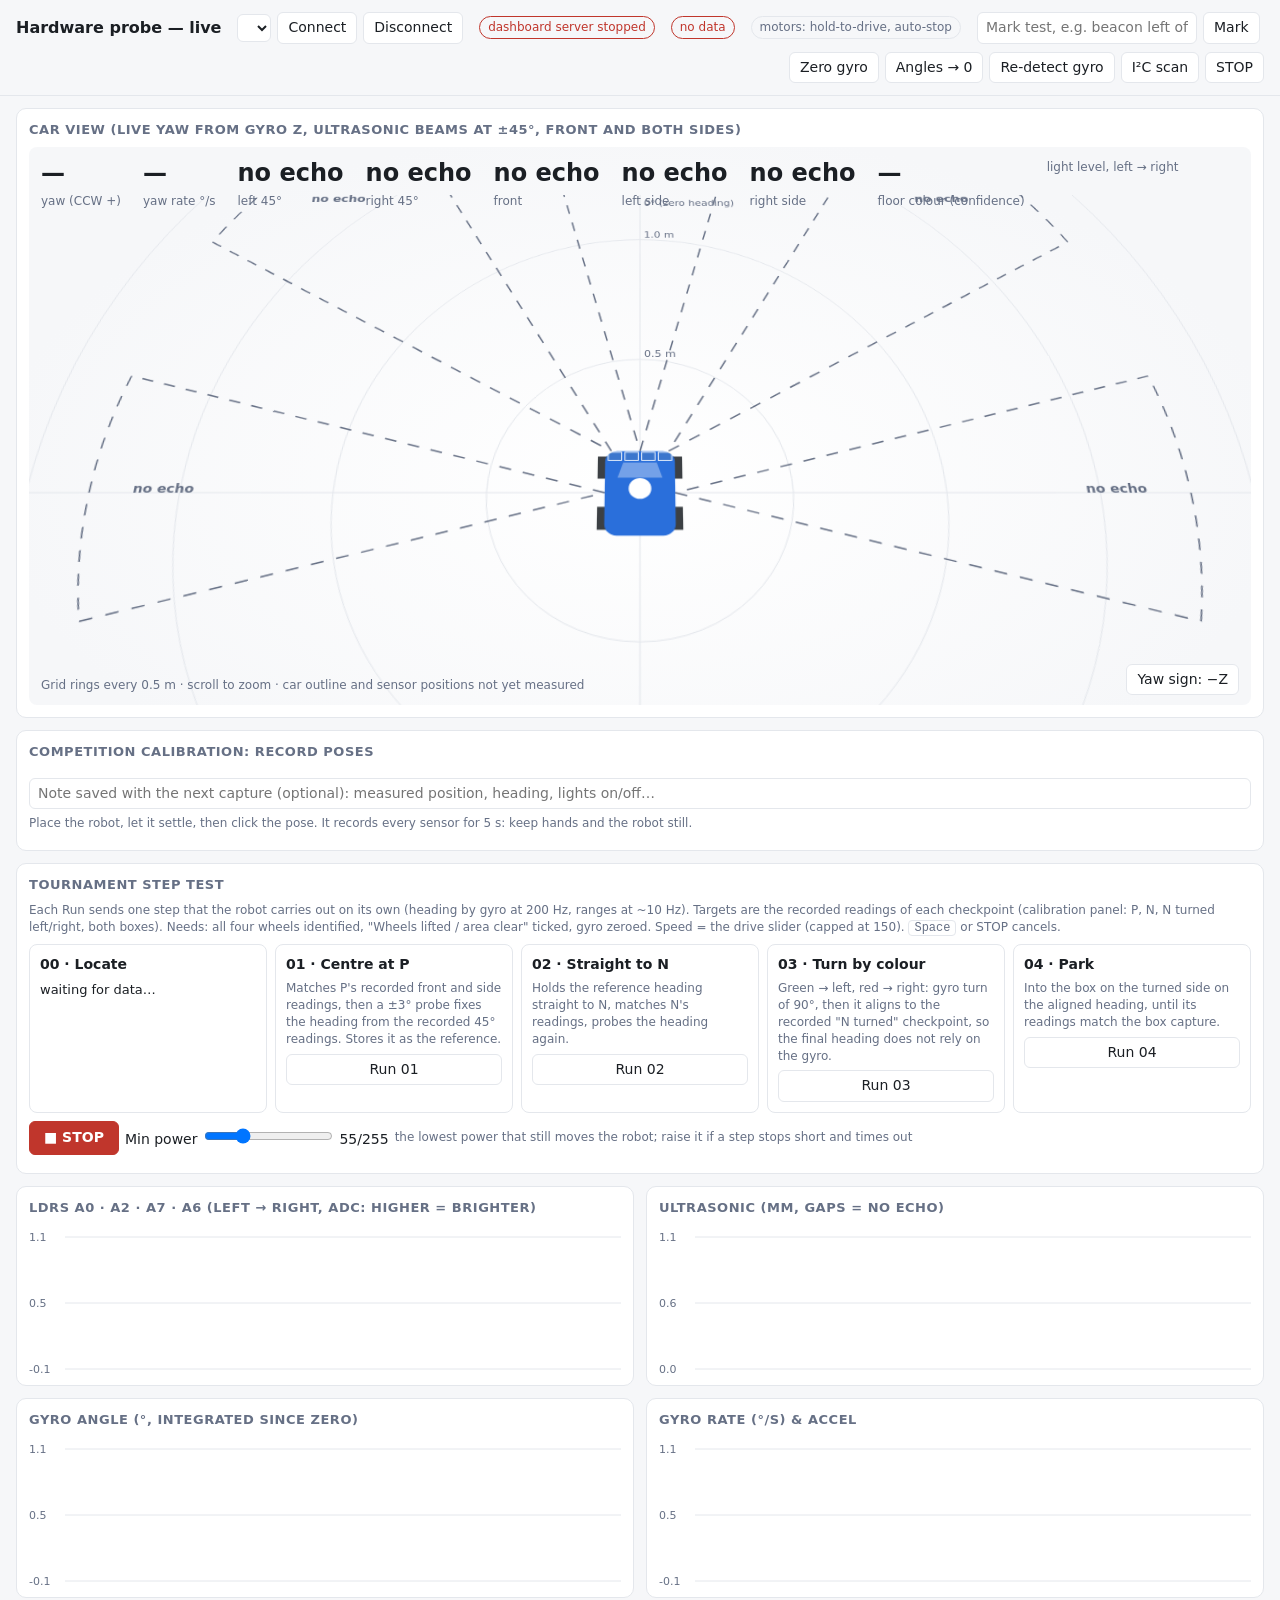
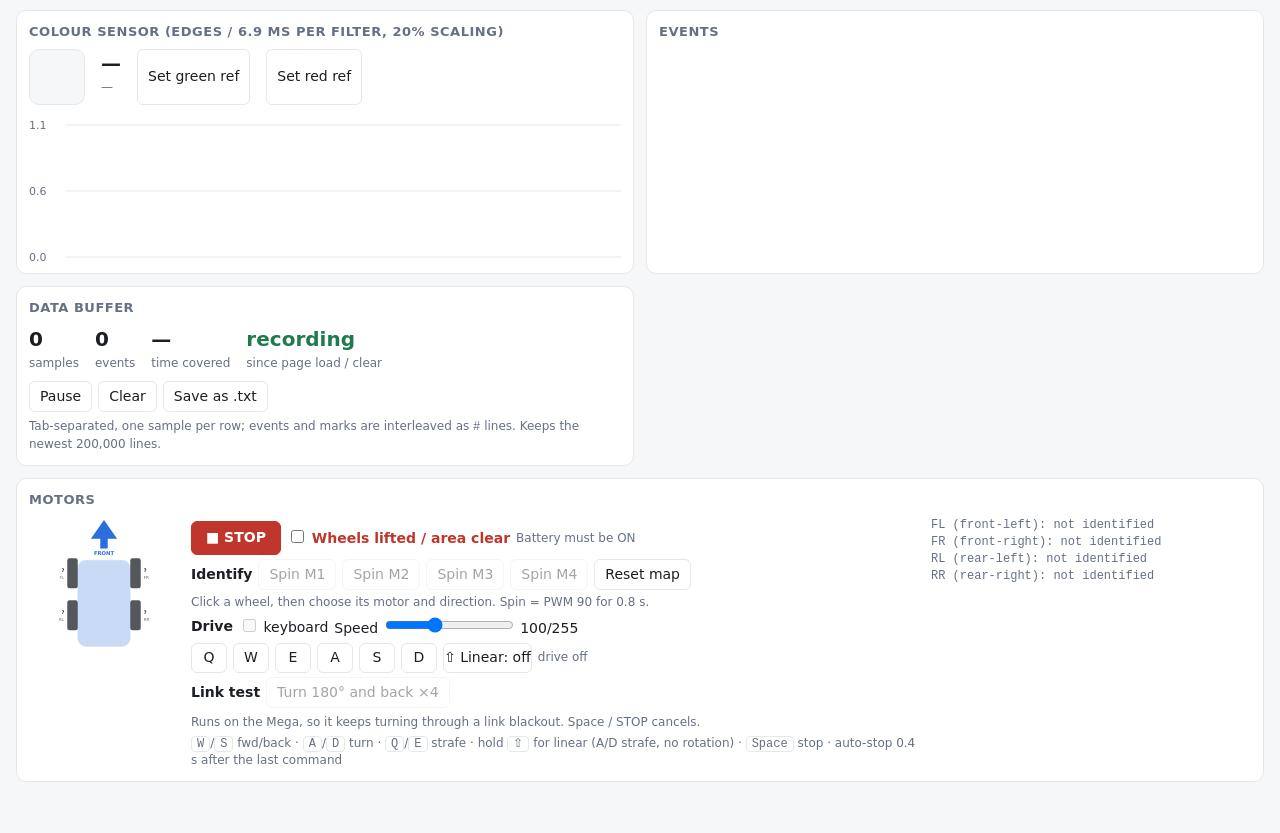
==== commit eac54f05: "Step test: match recorded checkpoints, probe heading, turned checkpoints Checkpoint P has no left-si" ====
--- a/tools/probe_dashboard.html
+++ b/tools/probe_dashboard.html
@@ -128,14 +128,14 @@
   </section>
   <section class="wide"><h2>Tournament step test</h2>
     <div class="hint">Each Run sends one step that the robot carries out on its own (heading by gyro at 200 Hz, ranges at ~10 Hz).
-      Targets come from the latest capture of each checkpoint. Needs: all four wheels identified, "Wheels lifted / area clear" ticked,
+      Targets are the recorded readings of each checkpoint (calibration panel: P, N, N turned left/right, both boxes). Needs: all four wheels identified, "Wheels lifted / area clear" ticked,
       gyro zeroed. Speed = the drive slider (capped at 150). <kbd>Space</kbd> or STOP cancels.</div>
     <div class="st-grid">
       <div class="st-card" id="st-c0"><b>00 · Locate</b><div class="st-locate" id="st-locate">waiting for data…</div></div>
-      <div class="st-card" id="st-c1"><b>01 · Centre at P</b><span class="hint" id="st-s1">Side sensors equal, left/right 45° equal, front distance = P. Stores the square heading.</span><button id="st-r1">Run 01</button></div>
-      <div class="st-card" id="st-c2"><b>02 · Straight to N</b><span class="hint" id="st-s2">Holds the square heading by gyro and stays centred on the side sensors until the front distance = N.</span><button id="st-r2">Run 02</button></div>
-      <div class="st-card" id="st-c3"><b>03 · Turn by colour</b><span class="hint" id="st-s3">Green → left 90°, red → right 90°, to exactly square ± 90° on the gyro.</span><button id="st-r3">Run 03</button></div>
-      <div class="st-card" id="st-c4"><b>04 · Park</b><span class="hint" id="st-s4">Into the box on the turned side: front distance and back-wall distance (side sensor) = the box capture.</span><button id="st-r4">Run 04</button></div>
+      <div class="st-card" id="st-c1"><b>01 · Centre at P</b><span class="hint" id="st-s1">Matches P's recorded front and side readings, then a ±3° probe fixes the heading from the recorded 45° readings. Stores it as the reference.</span><button id="st-r1">Run 01</button></div>
+      <div class="st-card" id="st-c2"><b>02 · Straight to N</b><span class="hint" id="st-s2">Holds the reference heading straight to N, matches N's readings, probes the heading again.</span><button id="st-r2">Run 02</button></div>
+      <div class="st-card" id="st-c3"><b>03 · Turn by colour</b><span class="hint" id="st-s3">Green → left, red → right: gyro turn of 90°, then it aligns to the recorded "N turned" checkpoint, so the final heading does not rely on the gyro.</span><button id="st-r3">Run 03</button></div>
+      <div class="st-card" id="st-c4"><b>04 · Park</b><span class="hint" id="st-s4">Into the box on the turned side on the aligned heading, until its readings match the box capture.</span><button id="st-r4">Run 04</button></div>
     </div>
     <div class="row"><button class="big-stop" id="st-stop">■ STOP</button>
       <label>Min power <input type="range" id="st-min" min="30" max="120" value="55"> <span id="st-min-v">55</span>/255</label>
@@ -736,43 +736,43 @@
 calLoad();
 
 // ---- Tournament step test ---------------------------------------------------------------------
-// Each Run sends the wheel map, then one on-board step (GO / TURN) whose targets come from the
-// latest capture of its checkpoint; the Mega closes the loop. Capture keys: us_left_mm = left 45°,
-// us_right_mm = right 45°, us_front_mm, us_side_left_mm, us_side_right_mm.
-const ST_STEPS = { 1:{ pose:'p_point', mode:1 }, 2:{ pose:'centre', mode:2 } };
-let stTurn = null, stActive = null;   // stTurn: +90 / -90 chosen by 03, it picks 04's box
-function stRef(pose, key) { const c = calLatest[pose], st = c && c.stats['us_' + key + '_mm']; return st && st.n ? Math.round(st.mean) : null; }
-function stTargets(pose, mode) {
-  const l45 = stRef(pose, 'left'), r45 = stRef(pose, 'right'), front = stRef(pose, 'front');
-  const ls = stRef(pose, 'side_left'), rs = stRef(pose, 'side_right');
-  if (!calLatest[pose]) return { error: `no capture for ${calPoses[pose] || pose} yet` };
-  const lat = mode <= 2 ? (ls != null && rs != null ? ls - rs : null) : mode === 3 ? rs : ls;
-  if (lat == null) return { error: `${calPoses[pose]} capture has no ${mode <= 2 ? 'left+right side' : mode === 3 ? 'right side' : 'left side'} reading` };
-  const both45 = l45 != null && r45 != null;
-  if (front == null && !both45) return { error: `${calPoses[pose]} capture has no front or 45° readings` };
-  return { front: front || 0, lat, h45: both45 ? l45 - r45 : 0, mean45: both45 ? Math.round((l45 + r45) / 2) : 0 };
-}
-function stErrors(t, mode, us) {   // the same errors the firmware computes; null = not measurable
-  const ok = i => us[i] > 0, [l45, r45, front, ls, rs] = us;
-  const ex = t.front && ok(2) ? front - t.front : t.mean45 && ok(0) && ok(1) ? (l45 + r45) / 2 - t.mean45 : null;
-  const ey = mode <= 2 ? (ok(3) && ok(4) ? ((ls - rs) - t.lat) / 2 : null) : mode === 3 ? (ok(4) ? -(rs - t.lat) : null) : (ok(3) ? ls - t.lat : null);
-  return { ex, ey, eh: ok(0) && ok(1) ? (l45 - r45) - t.h45 : null };
+// Each Run sends the wheel map, the recorded readings of the target checkpoint (REF) and one
+// on-board step (GO / TURN); the Mega closes the loop. Only steady capture readings are sent
+// (>= 90 % echoes, spread < 25 mm); 9999 tells the robot a reading was not available.
+const ST_NO = 9999, ST_KEYS = ['front', 'side_left', 'side_right', 'left', 'right'];  // REF order
+let stTurn = null, stActive = null, stPhase = null;   // stTurn: +90 / -90 chosen by 03
+const stTurnedPose = () => stTurn > 0 ? 'turned_left' : 'turned_right';
+const stBoxPose = () => stTurn > 0 ? 'left_box' : 'right_box';
+function stRef(pose) {   // [front, ls, rs, l45, r45], ST_NO where the capture was not steady
+  const c = calLatest[pose]; if (!c) return null;
+  return ST_KEYS.map(k => { const st = c.stats['us_' + k + '_mm'];
+    return st && st.n >= 0.9 * c.samples_n && st.sd < 25 ? Math.round(st.mean) : ST_NO; });
+}
+function stErrors(ref, us, creep) {   // the same errors the firmware computes; null = not measurable
+  const [front, ls, rs] = ref, ok = i => us[i] > 0, has = v => v !== ST_NO;
+  const ex = has(front) && ok(2) ? us[2] - front : null;
+  let ey = null;
+  if (has(ls) && has(rs)) { if (ok(3) && ok(4)) ey = ((us[3] - us[4]) - (ls - rs)) / 2; }
+  else if (has(rs)) { if (ok(4)) ey = rs - us[4]; }
+  else if (has(ls)) { if (ok(3)) ey = us[3] - ls; }
+  if (ey == null && creep && has(ref[3]) && has(ref[4]) && ok(0) && ok(1)) ey = ((us[0] - us[1]) - (ref[3] - ref[4])) * 0.354;
+  return { ex, ey };
 }
 const stMm = v => v == null ? '—' : `${v > 0 ? '+' : ''}${Math.round(v)} mm`;
 function stLocate(s) {
   const us = [0, 1, 2, 3, 4].map(i => s.ultrasonic_mm[i] ?? -1), names = ['L45', 'R45', 'front', 'L side', 'R side'];
   const lines = [`sees: ${names.map((n, i) => `${n} ${us[i] > 0 ? us[i] : '✗'}`).join(' · ')}`];
-  const rows = [['P', 'p_point', 1], ['N', 'centre', 2]];
-  if (stTurn) rows.push([stTurn > 0 ? 'left box' : 'right box', stTurn > 0 ? 'left_box' : 'right_box', stTurn > 0 ? 3 : 4]);
-  for (const [label, pose, mode] of rows) {
-    const t = stTargets(pose, mode);
-    if (t.error) { lines.push(`to ${label}: ${t.error}`); continue; }
-    const e = stErrors(t, mode, us);
-    lines.push(`to ${label}: forward ${stMm(e.ex)} · sideways ${stMm(e.ey)} (left +)` + (mode <= 2 ? ` · 45° asym ${stMm(e.eh)}` : ''));
+  const rows = [['P', 'p_point', true], ['N', 'centre', false]];
+  if (stTurn) rows.push([stTurn > 0 ? 'turned left' : 'turned right', stTurnedPose(), false], [stTurn > 0 ? 'left box' : 'right box', stBoxPose(), false]);
+  for (const [label, pose, creep] of rows) {
+    const ref = stRef(pose);
+    if (!ref) { lines.push(`to ${label}: no capture yet`); continue; }
+    const e = stErrors(ref, us, creep);
+    lines.push(`to ${label}: forward ${stMm(e.ex)} · sideways ${stMm(e.ey)} (left +)`);
   }
   const step = s.step || (latest && latest.step) || {}, g = s.gyro || {};
   lines.push(`colour ${colour ? `${colour.name} ${Math.round(100 * colour.confidence)}%` : '—'} · yaw ${step.yaw_deg ?? '—'}° · ` +
-    `square heading ${step.square ? 'stored' : 'not yet (run 01)'} · gyro ${g.bias_valid === 0 ? 'NOT ZEROED' : 'ok'}`);
+    `reference heading ${step.ref_heading ? 'stored' : 'not yet (run 01)'} · gyro ${g.bias_valid === 0 ? 'NOT ZEROED' : 'ok'}`);
   $('st-locate').innerHTML = lines.join('<br>');
 }
 function stCard(n, cls, text) {
@@ -787,45 +787,59 @@
   if (!g || g.bias_valid === 0) return 'The gyro is not zeroed yet: keep the robot still for 2 s.';
   return null;
 }
-function stRun(n, stepCommand) {
+const stPower = () => { const max = Math.min(Number($('speed').value), 150); return [max, Math.min(Number($('st-min').value), max)]; };
+function stSend(n, phase, commands, text) {   // commands run in order; the last one starts the step
   if ($('drive-on').checked) { $('drive-on').checked = false; held.clear(); clearInterval(driveTimer); driveTimer = null; }
+  stActive = n; stPhase = phase; stCard(n, 'running', text); $('st-msg').textContent = '';
+  lastSent = commands.at(-1);   // so the next Space / STOP is always sent
+  commands.reduce((p, c) => p.then(() => command(c)), Promise.resolve());
+  mark(`step ${String(n).padStart(2, '0')} ${phase}: ${commands.join(' | ')}`);
+}
+function stGo(n, pose, base, creep, phase, text) {
+  const ref = stRef(pose);
+  if (!ref) return `no capture for ${calPoses[pose]} yet: record it in the calibration panel`;
+  if (ref[0] === ST_NO && !creep) return `the ${calPoses[pose]} capture has no steady front reading`;
+  const [max, min] = stPower();
   const wmap = 'WMAP ' + ['FL', 'FR', 'RL', 'RR'].map(p => `${motorMap[p].motor} ${motorMap[p].sign}`).join(' ');
-  stActive = n; stCard(n, 'running', `running… (${stepCommand})`); $('st-msg').textContent = '';
-  lastSent = stepCommand;   // so the next Space / STOP is always sent
-  command(wmap).then(() => command(stepCommand));
-  mark(`step ${String(n).padStart(2, '0')} run: ${stepCommand}`);
-}
-function stPower() { const max = Math.min(Number($('speed').value), 150); return [max, Math.min(Number($('st-min').value), max)]; }
-function stGo(n) {
-  const why = stReady(); if (why) { $('st-msg').textContent = why; return; }
-  const { pose, mode } = ST_STEPS[n] || { pose: stTurn > 0 ? 'left_box' : 'right_box', mode: stTurn > 0 ? 3 : 4 };
-  const t = stTargets(pose, mode); if (t.error) { $('st-msg').textContent = `Step ${n}: ${t.error}. Record it in the calibration panel.`; return; }
-  const [max, min] = stPower();
-  stRun(n, `GO ${mode} ${t.front} ${t.lat} ${t.h45} ${max} ${t.mean45} ${min}`);
-}
-$('st-r1').onclick = () => stGo(1);
-$('st-r2').onclick = () => stGo(2);
-$('st-r3').onclick = () => {
-  const why = stReady(); if (why) { $('st-msg').textContent = why; return; }
-  if (!colour || colour.confidence < 0.5) { $('st-msg').textContent = 'Colour unclear: the robot must be over the red or green paper (confidence ≥ 50%).'; return; }
+  stSend(n, phase, [wmap, `REF ${ref.join(' ')}`, `GO ${base} ${creep ? 1 : 0} 1 ${max} ${min}`], text);
+  return null;
+}
+function stRun(n, fn) { const why = stReady() || fn(); if (why) $('st-msg').textContent = `Step ${String(n).padStart(2, '0')}: ${why}.`; }
+$('st-r1').onclick = () => stRun(1, () => stGo(1, 'p_point', 0, true, 'go', 'running… centring on P, then probing the heading'));
+$('st-r2').onclick = () => stRun(2, () => stGo(2, 'centre', 1, false, 'go', 'running… straight to N on the reference heading'));
+$('st-r3').onclick = () => stRun(3, () => {
+  if (!colour || colour.confidence < 0.5) return 'colour unclear: the robot must be over the red or green paper (confidence ≥ 50%)';
   stTurn = colour.name === 'GREEN' ? 90 : -90;
   const [max, min] = stPower();
-  stRun(3, `TURN ${stTurn} ${max} ${min}`);
-  $('st-s3').textContent = `${colour.name} → turning ${stTurn > 0 ? 'left' : 'right'} 90°…`;
-};
-$('st-r4').onclick = () => { if (!stTurn) { $('st-msg').textContent = 'Run 03 first: the turn decides which box.'; return; } stGo(4); };
-$('st-stop').onclick = () => { stopDrive(true); $('st-msg').textContent = 'STOP sent.'; };
+  const wmap = 'WMAP ' + ['FL', 'FR', 'RL', 'RR'].map(p => `${motorMap[p].motor} ${motorMap[p].sign}`).join(' ');
+  stSend(3, 'turn', [wmap, `TURN ${stTurn} ${max} ${min}`], `${colour.name} → gyro turn ${stTurn > 0 ? 'left' : 'right'} 90°…`);
+  return null;
+});
+$('st-r4').onclick = () => stRun(4, () => stTurn ? stGo(4, stBoxPose(), 1, false, 'go', 'running… parking on the aligned heading')
+                                                  : 'run 03 first: the turn decides which box');
+$('st-stop').onclick = () => { stopDrive(true); stActive = null; $('st-msg').textContent = 'STOP sent.'; };
 $('st-min').oninput = () => $('st-min-v').textContent = $('st-min').value;
+let stProbes = [];
 function stEvent(line) {
-  if (line.error && /STEP|BAD_GO|BAD_TURN|BAD_WMAP/.test(line.error) && stActive) {
+  if (!stActive) return;
+  if (line.error && /STEP|BAD_GO|BAD_TURN|BAD_WMAP|BAD_REF|GO_NEEDS/.test(line.error)) {
     stCard(stActive, 'aborted', `refused by the robot: ${line.error}`); stActive = null; return;
   }
-  if (line.type !== 'step_end' || !stActive) return;
-  const n = stActive; stActive = null;
-  const ok = line.result === 'reached', why = line.reason.replaceAll('_', ' ');
-  const err = line.kind === 'turn' ? `heading error ${line.yaw_err_deg}°, yaw ${line.yaw_deg}°`
-    : `forward ${line.ex_mm} mm, sideways ${line.ey_mm} mm` + (line.mode === 1 ? `, 45° asym ${line.eh45_mm} mm` : '') + `, heading error ${line.yaw_err_deg}°`;
-  stCard(n, ok ? 'reached' : 'aborted', `${ok ? '✓ reached' : `✗ aborted (${why})`}: ${err}` + (n === 1 && ok ? ' · square heading stored' : ''));
+  if (line.type === 'step_start') stProbes = [];
+  if (line.type === 'step_probe') { stProbes.push(line.fix_deg); $('st-s' + stActive).textContent = `heading probe: correction ${line.fix_deg}° (beams used ${line.beams})…`; }
+  if (line.type !== 'step_end') return;
+  const n = stActive, ok = line.result === 'reached';
+  if (n === 3 && stPhase === 'turn' && ok) {   // gyro turn done: finish on the turned checkpoint's readings
+    const gyroOnly = `gyro turn reached (heading error ${line.yaw_err_deg}°)`;
+    const why = stGo(3, stTurnedPose(), 0, false, 'align', `${gyroOnly}; aligning to ${calPoses[stTurnedPose()]}…`);
+    if (why) { stActive = null; stCard(3, 'reached', `${gyroOnly}, gyro only: ${why}`); }
+    return;
+  }
+  stActive = null;
+  const probe = stProbes.length ? ` · heading probe fixes ${stProbes.map(f => `${f}°`).join(', ')}` : '';
+  const err = line.kind === 'turn' ? `heading error ${line.yaw_err_deg}°` : `forward ${line.ex_mm} mm, sideways ${line.ey_mm} mm${probe}`;
+  stCard(n, ok ? 'reached' : 'aborted', `${ok ? '✓ reached' : `✗ aborted (${line.reason.replaceAll('_', ' ')})`}: ${err}` +
+    (ok && line.kind === 'go' ? ' · heading stored as reference' : ''));
 }
 
 poll();
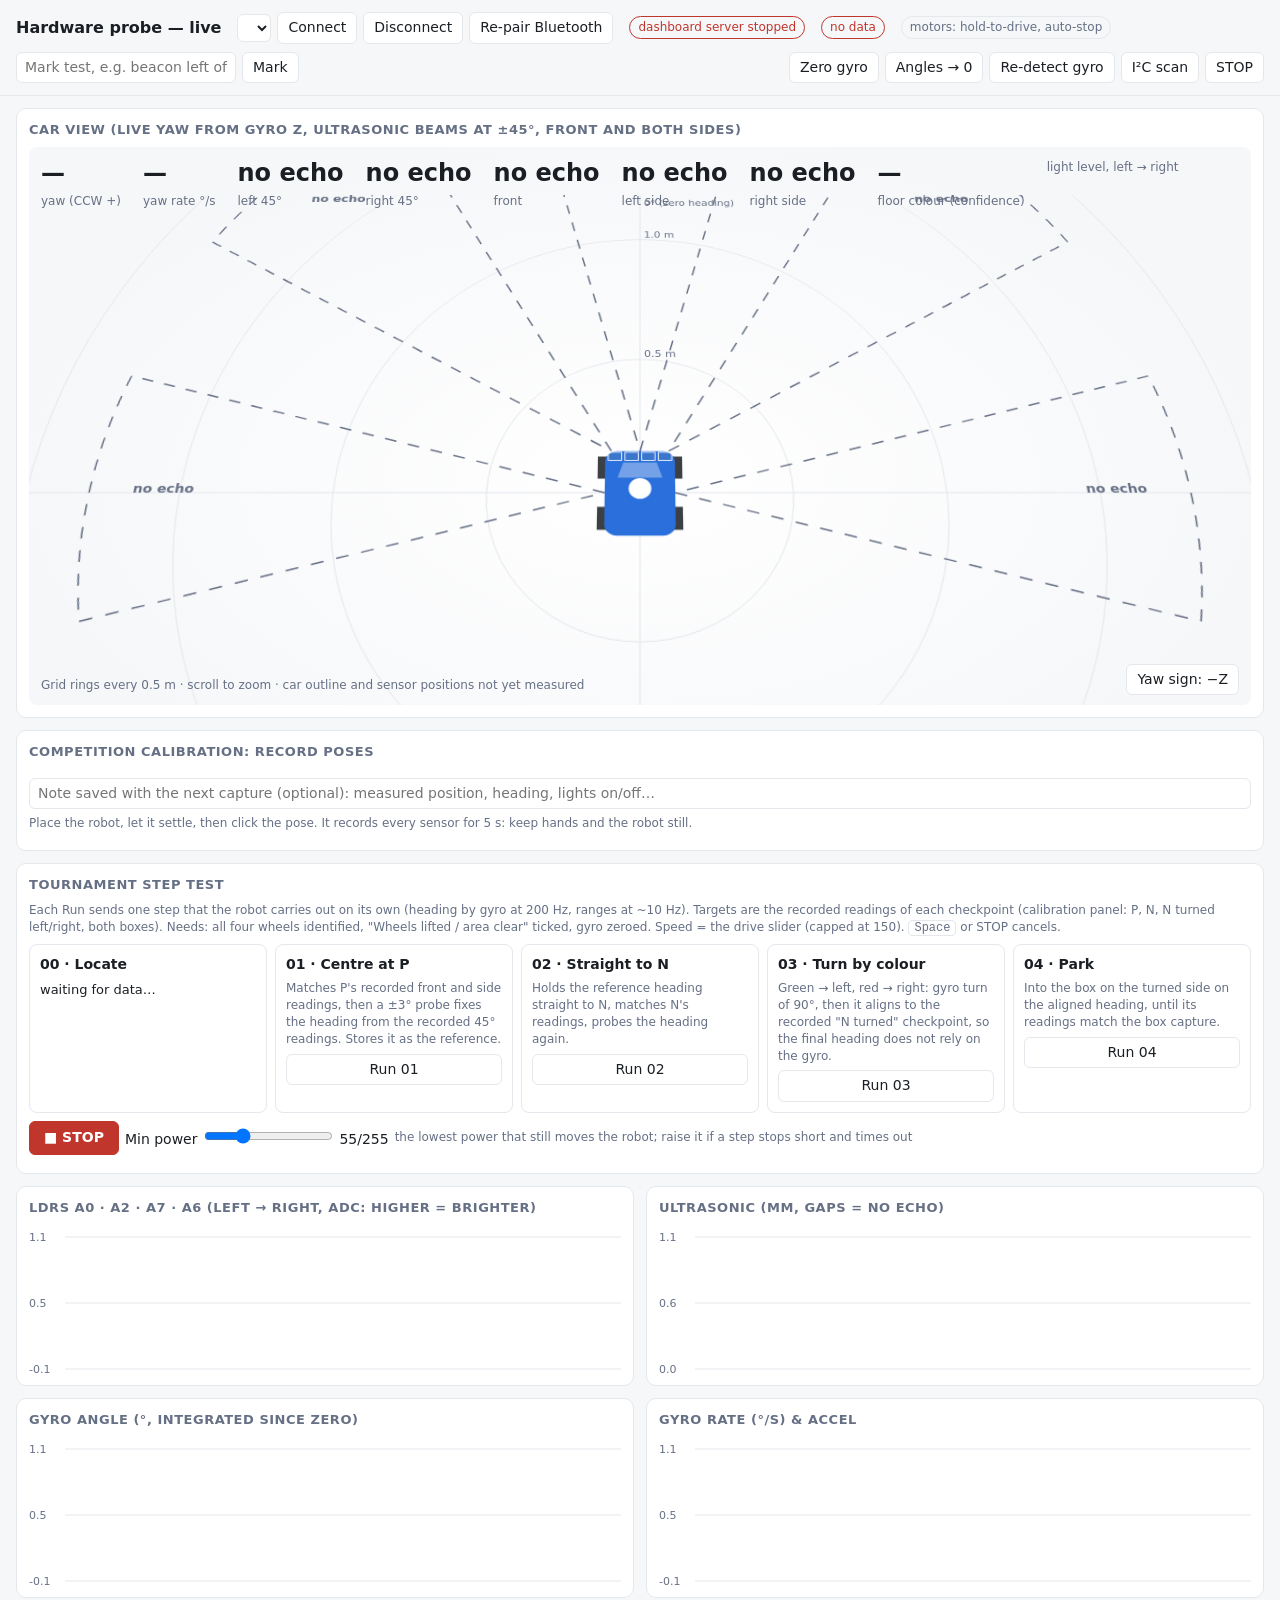
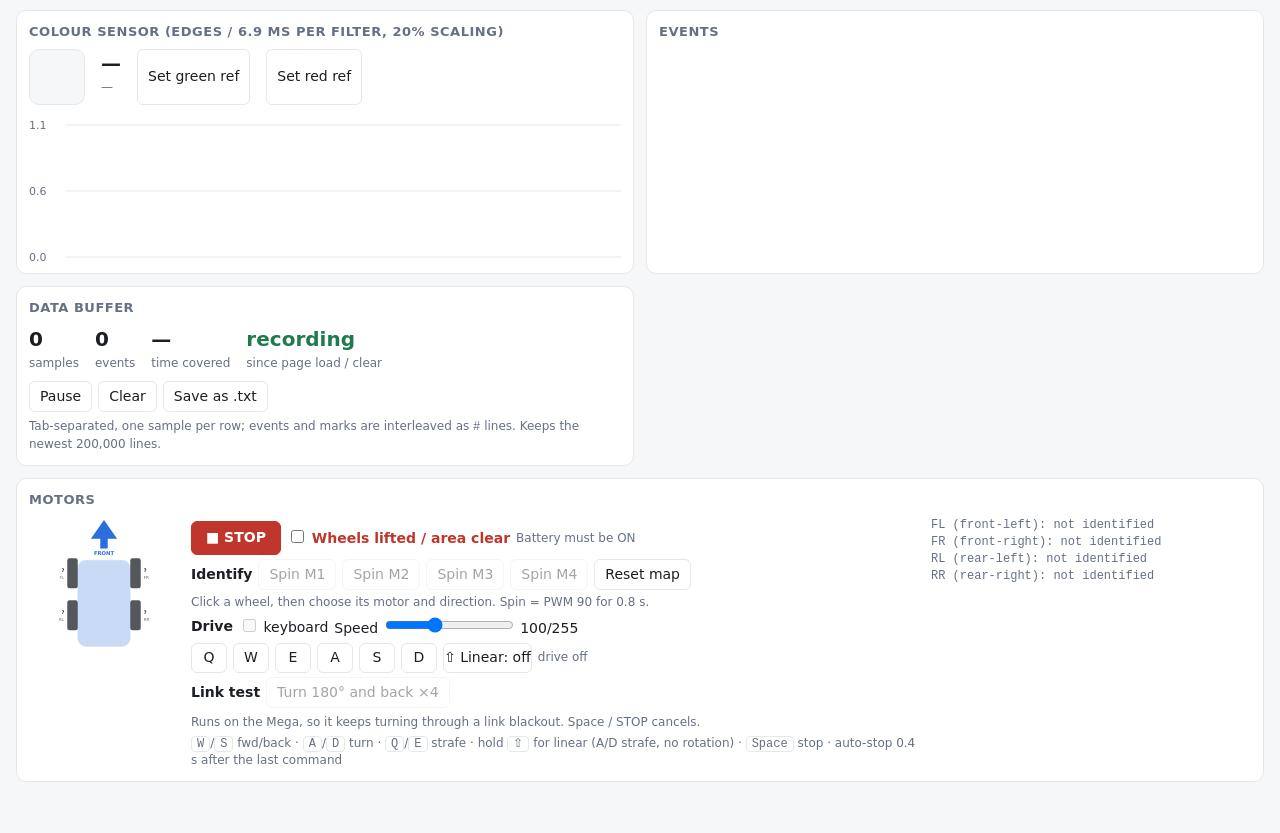
==== commit 25d0d8b5: "Console: re-pair the Bluetooth module automatically when the link is stale Corrects a555958: the HC-" ====
--- a/tools/probe_dashboard.html
+++ b/tools/probe_dashboard.html
@@ -84,6 +84,7 @@
   <span class="row" style="margin:0">
     <select id="port" style="font:inherit;padding:4px 6px;border-radius:6px;border:1px solid var(--line);background:var(--card);color:var(--ink)"></select>
     <button id="connect">Connect</button><button id="disconnect">Disconnect</button>
+    <button id="bt-repair" title="Remove and pair the robot's Bluetooth module again (PIN 1234), then connect to it">Re-pair Bluetooth</button>
   </span>
   <span class="badge" id="link">connecting…</span>
   <span class="badge" id="age">no data</span>
@@ -684,6 +685,7 @@
 const connectTo = port => fetch('/api/connect', { method:'POST', headers:{'Content-Type':'application/json'}, body:JSON.stringify({ port }) });
 $('connect').onclick = () => { if ($('port').value) connectTo($('port').value); };   // also retries the same port
 $('disconnect').onclick = () => connectTo(null);
+$('bt-repair').onclick = () => fetch('/api/bt_repair', { method:'POST', headers:{'Content-Type':'application/json'}, body:'{}' });
 loadPorts(); setInterval(loadPorts, 5000);
 
 $('mark').onsubmit = e => { e.preventDefault(); const text = $('mark-text').value.trim(); if (!text) return;
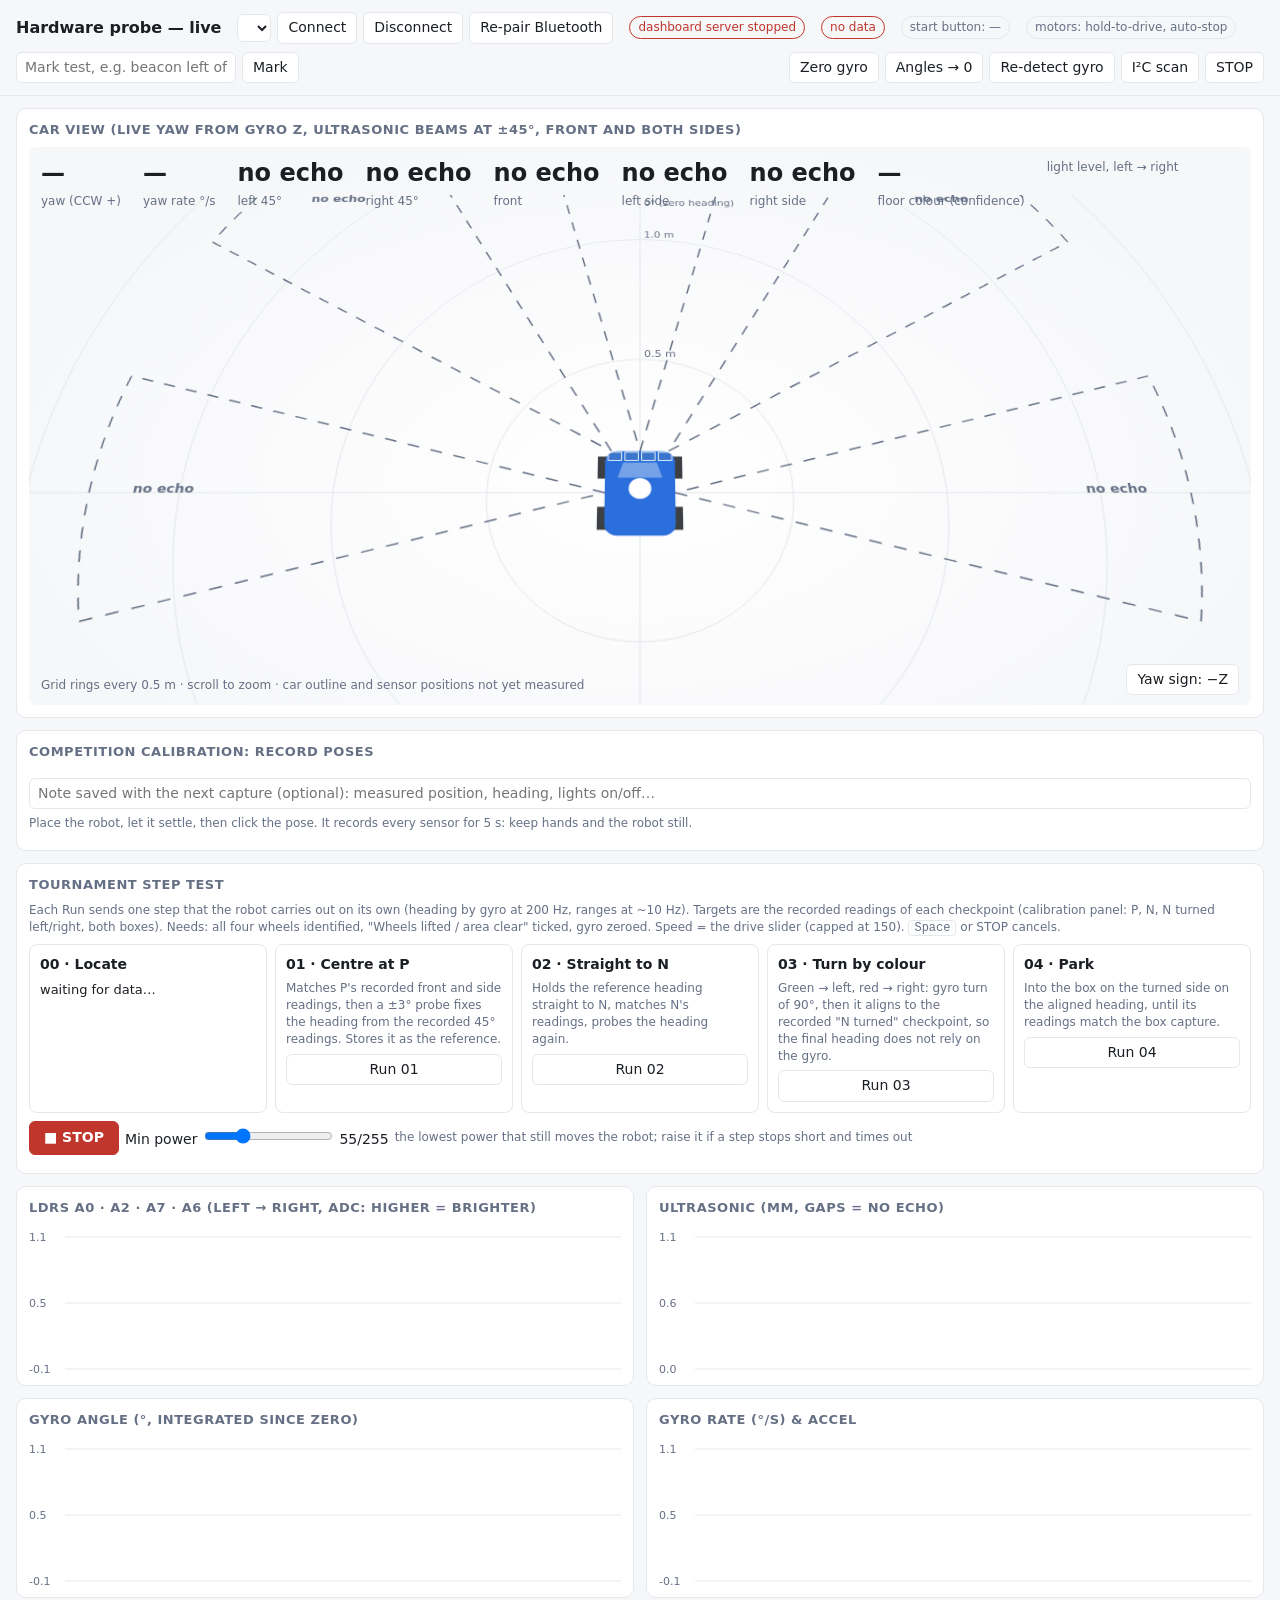
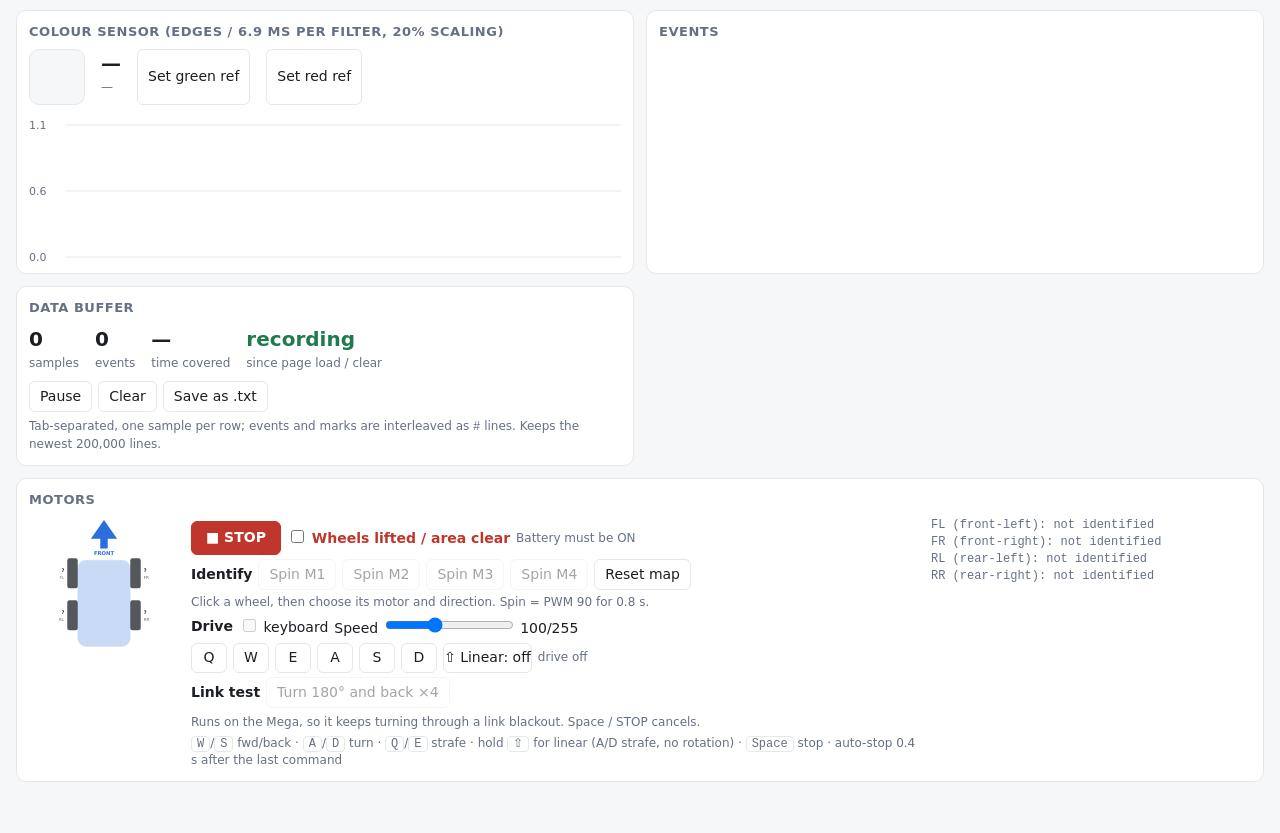
==== commit 989e6929: "Start button on A15 (press: 10 s countdown, again: cancel, in a run: stop) The user wired a button t" ====
--- a/tools/probe_dashboard.html
+++ b/tools/probe_dashboard.html
@@ -88,6 +88,7 @@
   </span>
   <span class="badge" id="link">connecting…</span>
   <span class="badge" id="age">no data</span>
+  <span class="badge" id="btn" title="Start button on A10 (to GND). Shows PRESSED for 1.5 s after any press, even a short tap">start button: —</span>
   <span class="badge" title="Motors only run during SPIN or while WASD keys are held; the robot stops itself 0.4 s after the last drive command">motors: hold-to-drive, auto-stop</span>
   <form id="mark" class="buttons" style="margin-left:0">
     <input id="mark-text" placeholder="Mark test, e.g. beacon left off" style="font:inherit;padding:5px 8px;border-radius:6px;border:1px solid var(--line);background:var(--card);color:var(--ink);min-width:220px">
@@ -445,7 +446,7 @@
   a.click(); setTimeout(() => URL.revokeObjectURL(a.href), 1000);
 };
 
-let after = 0, lastSample = 0;
+let after = 0, lastSample = 0, lastPress = 0;
 async function poll() {
   try {
     const r = await (await fetch('/api/lines?after=' + after)).json();
@@ -464,6 +465,7 @@
           prompt(msg + '. Drive disabled. brownout = battery/supply dip under motor load.');
         } else if (latest) linkGap(latest, line);
         sample(line); latest = line; lastSample = Date.now(); showTurnTest(line.turntest);
+        if (line.start_btn) lastPress = Date.now();
       } else { event(line); stEvent(line); }
       if (line.type && line.type.startsWith('turntest')) showTurnTest(null, line);
       if (line.type === 'ready' && $('drive-on').checked) {
@@ -482,6 +484,9 @@
   }
   $('age').textContent = age == null ? 'no data' : age < 2 ? 'live' : `stale ${age.toFixed(0)} s`;
   $('age').className = 'badge ' + (age != null && age < 2 ? 'ok' : 'bad');
+  const pressed = Date.now() - lastPress < 1500;
+  $('btn').textContent = 'start button: ' + (lastSample ? (pressed ? 'PRESSED' : 'released') : '—');
+  $('btn').className = 'badge ' + (pressed ? 'ok' : '');
   for (const id in charts) draw(id);
   showBuffer();
   setTimeout(poll, 100);  // samples arrive at 5 Hz
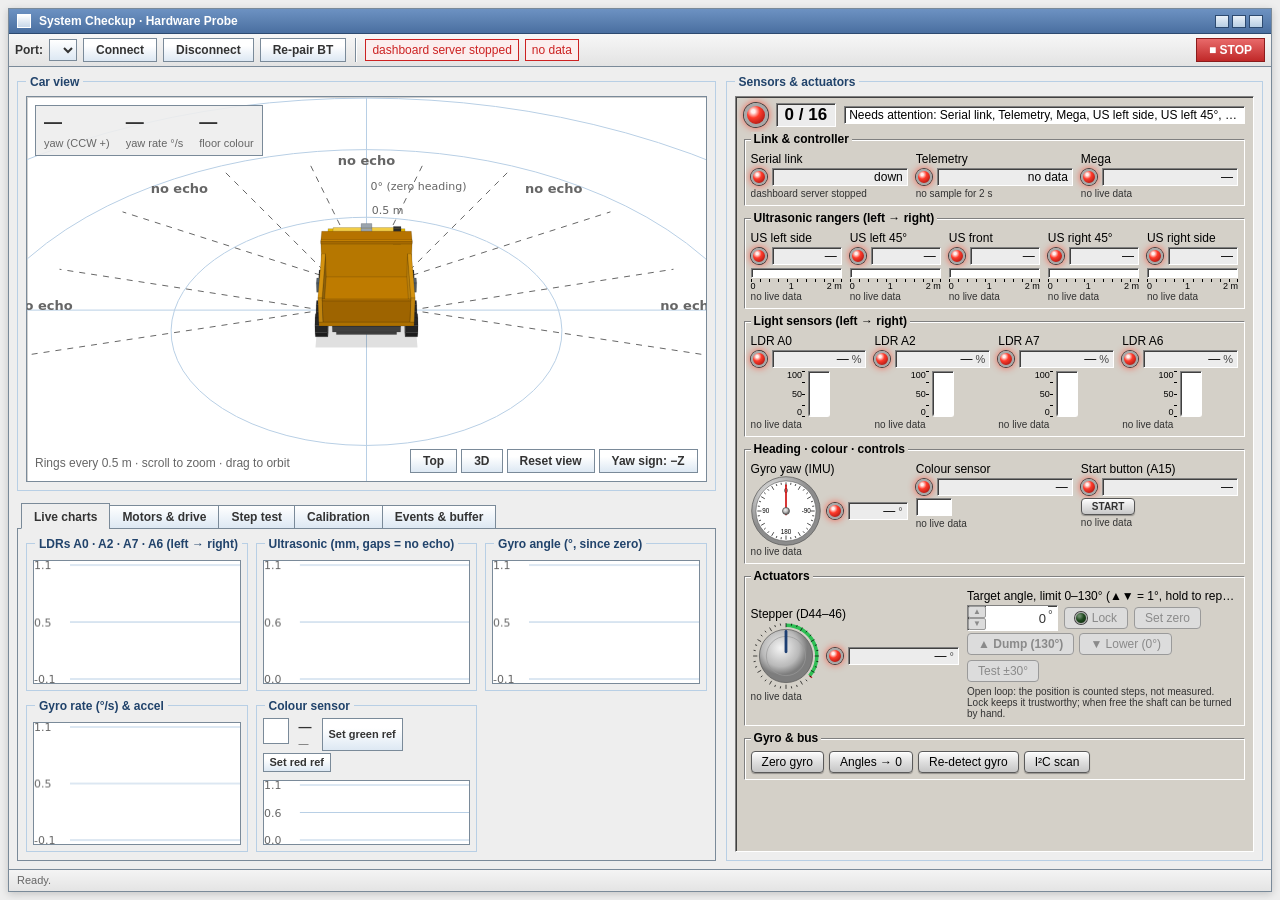
==== commit 87ddbf8d: "System checkup dashboard, stepper on the probe firmware, 0-130 deg dump limit Probe console (tools/p" ====
--- a/tools/probe_dashboard.html
+++ b/tools/probe_dashboard.html
@@ -3,175 +3,277 @@
 <head>
 <meta charset="utf-8">
 <meta name="viewport" content="width=device-width, initial-scale=1">
-<title>Probe Live View</title>
+<title>System Checkup</title>
 <style>
-:root { --bg:#f6f7f9; --card:#fff; --ink:#1b1f24; --mute:#667085; --line:#e4e7ec; --bad:#c0362c; --ok:#1f7a4d;
-  --c0:#2a6fdb; --c1:#d9480f; --c2:#2b8a3e; --c3:#9c36b5; --c4:#0b7285; }
-@media (prefers-color-scheme: dark) { :root:not([data-theme="light"]) { --bg:#111418; --card:#1a1e24; --ink:#e7eaee;
-  --mute:#98a2b3; --line:#2b313a; --bad:#ff6b5e; --ok:#4cc38a; --c0:#6ea8ff; --c1:#ff922b; --c2:#69db7c; --c3:#da77f2; --c4:#66d9e8; } }
-:root[data-theme="dark"] { --bg:#111418; --card:#1a1e24; --ink:#e7eaee; --mute:#98a2b3; --line:#2b313a; --bad:#ff6b5e;
-  --ok:#4cc38a; --c0:#6ea8ff; --c1:#ff922b; --c2:#69db7c; --c3:#da77f2; --c4:#66d9e8; }
+/* Java Swing, Metal look and feel with the Ocean theme. Light only. */
+:root { color-scheme:light;
+  --bg:#eeeeee; --card:#ffffff; --ink:#333333; --mute:#666666; --line:#b8cfe5; --bad:#cc2222; --ok:#1f8a3a;
+  --c0:#3a6ea5; --c1:#d9480f; --c2:#2b8a3e; --c3:#9c36b5; --c4:#0b7285;
+  --edge:#7a8a99; --sel:#b8cfe5; --focus:#a3b8cc; --title:#21436b; }
 * { box-sizing:border-box; }
-body { margin:0; background:var(--bg); color:var(--ink); font:14px/1.4 -apple-system,system-ui,sans-serif; }
-header { display:flex; flex-wrap:wrap; gap:8px 16px; align-items:center; padding:12px 16px; border-bottom:1px solid var(--line); }
-h1 { font-size:16px; margin:0; }
-.badge { font-size:12px; padding:2px 8px; border-radius:99px; border:1px solid var(--line); color:var(--mute); }
-.badge.ok { color:var(--ok); border-color:var(--ok); } .badge.bad { color:var(--bad); border-color:var(--bad); }
-.buttons { display:flex; flex-wrap:wrap; gap:6px; margin-left:auto; }
-button { font:inherit; padding:5px 10px; border-radius:6px; border:1px solid var(--line); background:var(--card); color:var(--ink); cursor:pointer; }
-button:hover { border-color:var(--mute); }
-main { display:grid; grid-template-columns:repeat(auto-fit,minmax(min(100%,420px),1fr)); gap:12px; padding:12px 16px; }
-section { background:var(--card); border:1px solid var(--line); border-radius:10px; padding:12px; min-width:0; }
-h2 { font-size:13px; margin:0 0 8px; color:var(--mute); font-weight:600; text-transform:uppercase; letter-spacing:.04em; }
-.vals { display:flex; flex-wrap:wrap; gap:6px 16px; margin-bottom:8px; }
-.val b { font-size:20px; font-variant-numeric:tabular-nums; display:block; }
-.val span { font-size:12px; color:var(--mute); }
+html, body { background:var(--bg); }
+body { margin:0; color:var(--ink); font:12px/1.35 "Lucida Grande","Dialog",Tahoma,"Segoe UI",sans-serif; }
+/* JFrame chrome */
+.frame { margin:8px; height:calc(100vh - 16px); display:flex; flex-direction:column; overflow:hidden;
+  border:1px solid var(--edge); background:var(--bg); box-shadow:0 2px 8px rgba(0,0,0,.18); min-width:0; }
+.frame > * { flex:none; }
+.titlebar { display:flex; align-items:center; gap:8px; padding:4px 8px; color:#fff; font-weight:bold;
+  background:linear-gradient(#6d92c2, #4a6fa0); border-bottom:1px solid #2d4a70; }
+.titlebar .icon { width:14px; height:14px; border:1px solid #fff; background:linear-gradient(#fff,#c8d8ea); }
+.titlebar .wbtn { margin-left:auto; display:flex; gap:3px; }
+.titlebar .wbtn i { width:14px; height:13px; border:1px solid #2d4a70; background:linear-gradient(#e9f0f8,#b8cfe5); display:block; }
+/* JToolBar */
+header { display:flex; flex-wrap:wrap; gap:6px; align-items:center; padding:4px 6px; border-bottom:1px solid var(--edge);
+  background:linear-gradient(#f7f7f7, #e3e3e3); }
+.sep { width:1px; align-self:stretch; background:var(--edge); box-shadow:1px 0 #fff; margin:0 3px; }
+header label.l { font-weight:bold; }
+.badge { padding:2px 6px; border:1px solid var(--edge); background:#fff; color:var(--mute); }
+.badge.ok { color:var(--ok); border-color:var(--ok); background:#eef8f0; } .badge.bad { color:var(--bad); border-color:var(--bad); background:#fbeeee; }
+.buttons { display:flex; flex-wrap:wrap; gap:4px; margin-left:auto; }
+/* JButton (Ocean gradient) */
+button { font:inherit; font-weight:bold; color:var(--ink); padding:3px 12px; border:1px solid var(--edge); border-radius:0; cursor:pointer;
+  background:linear-gradient(#ffffff 0%, #ffffff 30%, #dde8f3 100%); }
+button:hover { border-color:#4a6fa0; background:linear-gradient(#ffffff, #cddcec); }
+button:active { background:var(--sel); }
+button:focus-visible { outline:1px dotted var(--focus); outline-offset:-4px; }
+button:disabled { color:#999; border-color:#b0b0b0; background:#eeeeee; cursor:default; }
+/* JTextField / JComboBox */
+select, input[type=text], input:not([type]) { font:inherit; color:var(--ink); padding:2px 4px; border:1px solid var(--edge); border-radius:0; background:#fff; }
+select { background:linear-gradient(#ffffff, #dde8f3); padding-right:2px; }
+input:focus, select:focus { outline:none; border-color:#4a6fa0; box-shadow:inset 0 0 0 1px var(--sel); }
+input[type=checkbox], input[type=range] { accent-color:#6382bf; }
+/* JPanel with TitledBorder */
+section, .tb { position:relative; background:var(--bg); border:1px solid var(--line); padding:14px 8px 8px; margin:0; min-width:0; }
+h2 { position:absolute; top:-8px; left:8px; margin:0; padding:0 4px; background:var(--bg); color:var(--title);
+  font-size:12px; font-weight:bold; text-transform:none; letter-spacing:0; }
+h3 { margin:7px 0 3px; font-size:12px; font-weight:bold; color:var(--title); }
+h3:first-child { margin-top:0; }
+/* One screen: car view top-left, charts/tools bottom-left, checkup down the right. Panels scroll inside, the page never does. */
+.frame > .layout { flex:1 1 0; min-height:0; }
+.layout { min-height:0; display:grid; gap:14px 10px; padding:14px 8px 8px;
+  grid-template-columns:minmax(0,1.3fr) minmax(340px,1fr); grid-template-rows:minmax(0,1.15fr) minmax(0,1fr);
+  grid-template-areas:"car check" "bottom check"; }
+.left { grid-area:car; display:flex; flex-direction:column; }
+.check { grid-area:check; display:flex; flex-direction:column; min-height:0; }
+.check-body { flex:1 1 0; min-height:0; overflow:auto; }
+.tabpane { grid-area:bottom; display:flex; flex-direction:column; min-height:0; }
+@media (max-width:1000px), (max-height:560px) {
+  .frame { height:auto; overflow:visible; }
+  .layout { grid-template-columns:minmax(0,1fr); grid-template-rows:auto; grid-template-areas:"car" "check" "bottom"; }
+  .left .view { flex:none; height:55vh; } .tabbody { max-height:none; }
+}
+/* Car view: a sunken canvas */
+.view { position:relative; flex:1 1 0; min-height:120px; overflow:hidden; background:#fff;
+  border:1px solid var(--edge); box-shadow:inset 1px 1px 0 #d0d0d0; }
+#car { width:100%; height:100%; display:block; }
+.view { cursor:grab; touch-action:none; } .view.dragging { cursor:grabbing; }
+.hud-r { display:flex; gap:4px; } .hud-r button { pointer-events:auto; }
+.hud { position:absolute; top:8px; left:8px; display:flex; flex-wrap:wrap; gap:4px 16px; pointer-events:none;
+  background:rgba(238,238,238,.9); border:1px solid var(--edge); padding:4px 8px; }
+.hud .val b { font-size:18px; }
+.hud-r { position:absolute; bottom:8px; right:8px; }
+.legend { position:absolute; bottom:10px; left:8px; color:var(--mute); }
+/* Checkup: LabVIEW front panel (grey panel, recessed frames, round LEDs, numeric indicators, bars, tanks, dials) */
+.lv-panel { background:#d4d0c8; color:#000; padding:6px 8px 8px; font:12px "Segoe UI",Tahoma,"Lucida Grande",sans-serif;
+  border:1px solid; border-color:#808080 #fff #fff #808080; box-shadow:inset 1px 1px 0 #404040; }
+.lv-frame { position:relative; margin-top:12px; padding:12px 6px 6px; border:1px solid; border-color:#808080 #fff #fff #808080;
+  box-shadow:inset 1px 1px 0 #fff, 1px 1px 0 #808080 inset; }
+.lv-flabel { position:absolute; top:-8px; left:6px; padding:0 3px; background:#d4d0c8; font-weight:bold; }
+.lv-grid { display:grid; grid-template-columns:repeat(3,minmax(0,1fr)); gap:6px 8px; }
+.lv-grid.five { grid-template-columns:repeat(5,minmax(0,1fr)); } .lv-grid.four { grid-template-columns:repeat(4,minmax(0,1fr)); }
+.lv-grid.five .lv-item { min-width:0; }
+.lv-item { min-width:0; } .lv-item.wide { grid-column:span 1; }
+.lv-label { white-space:nowrap; overflow:hidden; text-overflow:ellipsis; }
+.lv-line { display:flex; align-items:center; gap:5px; margin:2px 0; min-width:0; }
+.lv-led { width:16px; height:16px; border-radius:50%; flex:none; border:2px solid #a8a8a8; }
+.lv-led.big { width:24px; height:24px; border-width:3px; }
+.lv-led.g { background:radial-gradient(circle at 35% 30%, #f0fff0 0 10%, #3ee83e 38%, #0a7a0a 100%); box-shadow:0 0 0 1px #404040, 0 0 7px 1px rgba(60,230,60,.75); }
+.lv-led.r { background:radial-gradient(circle at 35% 30%, #fff0ee 0 10%, #ff3b2b 38%, #8a0b0b 100%); box-shadow:0 0 0 1px #404040, 0 0 7px 1px rgba(255,60,40,.75); }
+.lv-num { flex:1 1 auto; min-width:0; background:#ececec; padding:1px 4px; text-align:right; font-variant-numeric:tabular-nums;
+  white-space:nowrap; overflow:hidden; text-overflow:ellipsis; border:1px solid; border-color:#808080 #fff #fff #808080; box-shadow:inset 1px 1px 0 #404040; }
+.lv-num i { font-style:normal; color:#444; margin-left:3px; font-size:11px; }
+.lv-sum { display:flex; align-items:center; gap:8px; }
+.lv-num.big { flex:none; font-size:17px; font-weight:bold; padding:1px 8px; }
+.lv-num.lv-str { text-align:left; background:#fff; }
+.lv-cap { font-size:10px; color:#333; white-space:nowrap; overflow:hidden; text-overflow:ellipsis; }
+.lv-cap.wrap { white-space:normal; margin-top:4px; }
+.lv-hbar { position:relative; height:10px; margin-top:3px; background:#fff; overflow:hidden; border:1px solid; border-color:#808080 #fff #fff #808080; box-shadow:inset 1px 1px 0 #404040; }
+.lv-hbar i { position:absolute; left:0; top:0; bottom:0; background:linear-gradient(#a8c8f8, #3a6fd0 55%, #23498f); }
+.lv-ticks { height:3px; margin:1px 0 0; background:repeating-linear-gradient(90deg, #000 0 1px, transparent 1px 10%), linear-gradient(90deg, transparent calc(100% - 1px), #000 0); }
+.lv-scale { display:flex; justify-content:space-between; font-size:9px; line-height:1; }
+.lv-tankrow { display:flex; justify-content:center; gap:3px; height:46px; margin:3px 0 2px; }
+.lv-tscale { display:flex; flex-direction:column; justify-content:space-between; font-size:9px; line-height:1; text-align:right; padding-right:3px;
+  background:repeating-linear-gradient(#000 0 1px, transparent 1px 25%) right/3px 100% no-repeat, linear-gradient(transparent calc(100% - 1px), #000 0) right/3px 100% no-repeat; }
+.lv-tank { position:relative; width:22px; background:#fff; overflow:hidden; border:1px solid; border-color:#808080 #fff #fff #808080; box-shadow:inset 1px 1px 0 #404040; border-radius:0 0 3px 3px; }
+.lv-tank i { position:absolute; left:0; right:0; bottom:0; background:linear-gradient(90deg, #23498f, #a8c8f8 45%, #3a6fd0 70%, #23498f); }
+.lv-side { display:flex; align-items:center; gap:6px; } .lv-side > div { flex:1; min-width:0; }
+.lv-dial { width:70px; height:70px; flex:none; }
+.lv-dlab text { font:9px "Segoe UI",Tahoma,sans-serif; text-anchor:middle; fill:#000; }
+.lv-cbox { width:36px; height:18px; flex:none; border:1px solid; border-color:#808080 #fff #fff #808080; box-shadow:inset 1px 1px 0 #404040; }
+.lv-small { font-size:10px; color:#333; white-space:nowrap; overflow:hidden; text-overflow:ellipsis; }
+.lv-push { display:inline-block; padding:2px 10px; border-radius:4px; font-size:10px; font-weight:bold; color:#333; border:1px solid #555;
+  background:linear-gradient(#fdfdfd, #c8c8c8); box-shadow:inset 0 1px 0 #fff, 0 1px 1px rgba(0,0,0,.3); }
+.lv-push.on { color:#073; background:linear-gradient(#b8f5b8, #44c044); box-shadow:inset 1px 1px 2px rgba(0,0,0,.4); }
+.lv-act { display:grid; grid-template-columns:minmax(0,1fr) minmax(0,1.3fr); gap:8px; align-items:center; }
+.lv-panel .tools { gap:5px; }
+.lv-led.off { background:radial-gradient(circle at 35% 30%, #6a8a6a 0 10%, #1f4a1f 45%, #0c240c 100%); box-shadow:0 0 0 1px #404040; }
+.lv-ctrls .lv-line { gap:6px; flex-wrap:wrap; }
+.lv-ctl { display:inline-flex; align-items:stretch; border:1px solid; border-color:#808080 #fff #fff #808080; box-shadow:inset 1px 1px 0 #404040; background:#fff; }
+.lv-ctl input { width:62px; border:0 !important; box-shadow:none !important; text-align:right; font:13px "Segoe UI",Tahoma,sans-serif; padding:2px 2px; background:#fff; }
+.lv-ctl i { font-style:normal; padding:2px 4px 0 0; color:#444; }
+.lv-incs { display:flex; flex-direction:column; }
+.lv-panel .lv-incs button { padding:0 4px; font-size:8px; line-height:10px; height:12px; border-radius:2px; box-shadow:none; }
+.lv-panel .lv-toggle { display:inline-flex; align-items:center; gap:5px; }
+.lv-panel .lv-toggle[aria-pressed="true"] { background:linear-gradient(#c8c8c8, #e2e2e2); box-shadow:inset 1px 1px 3px rgba(0,0,0,.45); font-weight:bold; }
+.lv-toggle .lv-led { width:12px; height:12px; border-width:1px; }
+.lv-panel .lv-dump { font-weight:bold; color:#5a3b00; border-color:#7a5a10; background:linear-gradient(#fff3c8, #f2c200 55%, #d9a800); }
+.lv-panel .lv-dump:hover { background:linear-gradient(#fff8dc, #ffd84a 55%, #e6b400); }
+.lv-panel button { font:12px "Segoe UI",Tahoma,sans-serif; color:#000; padding:3px 10px; border-radius:4px; border:1px solid #5a5a5a;
+  background:linear-gradient(#fdfdfd, #dcdcdc 55%, #c6c6c6); box-shadow:inset 0 1px 0 #fff, 0 1px 1px rgba(0,0,0,.3); }
+.lv-panel button:hover { border-color:#3a5a8a; background:linear-gradient(#fff, #e6eef8 55%, #cfd9e6); }
+.lv-panel button:active { background:linear-gradient(#bdbdbd, #dcdcdc); box-shadow:inset 1px 1px 2px rgba(0,0,0,.45); }
+.lv-panel button:disabled { color:#8a8a8a; border-color:#9a9a9a; background:#dcdcdc; box-shadow:none; }
+.tools { display:flex; flex-wrap:wrap; gap:4px; align-items:center; }
+/* JTabbedPane */
+
+.tabs { display:flex; flex-wrap:wrap; gap:0; padding-left:4px; position:relative; z-index:1; }
+.tabs button { margin-right:-1px; margin-bottom:-1px; padding:3px 12px; border:1px solid var(--edge); border-bottom-color:var(--edge);
+  background:linear-gradient(#ffffff, #dde8f3); font-weight:bold; }
+.tabs button[aria-selected="true"] { background:var(--bg); border-bottom-color:var(--bg); padding-top:5px; margin-top:-2px; }
+.tabbody { flex:1 1 0; min-height:0; overflow:auto; border:1px solid var(--edge); background:var(--bg); padding:8px; }
+/* Charts: compact 3 x 2 grid that fills the tab */
+.charts { height:100%; min-height:220px; display:grid; grid-template-columns:repeat(3,minmax(0,1fr)); grid-auto-rows:minmax(0,1fr); gap:14px 8px; padding-top:6px; }
+.charts[hidden] { display:none !important; }
+.charts .tb { min-height:90px; display:flex; flex-direction:column; padding:12px 6px 6px; }
+.charts .tb canvas { flex:1 1 0; height:0; min-height:0; }
+.charts .vals { gap:2px 10px; margin-bottom:4px; flex:none; }
+.charts .val b { font-size:13px; } .charts .val span { font-size:10px; }
+.charts .ldr, .charts #v-rate .val:nth-child(n+5) { display:none; }
+.charts #swatch { width:26px; height:26px; }
+.charts .tb button { padding:1px 6px; font-size:11px; }
+.vals { display:flex; flex-wrap:wrap; gap:4px 14px; margin-bottom:6px; }
+.val b { font-size:16px; font-variant-numeric:tabular-nums; display:block; }
+.val span { color:var(--mute); font-size:11px; }
 .val i { display:inline-block; width:10px; height:3px; margin-right:4px; vertical-align:middle; }
 canvas { width:100%; height:140px; display:block; }
-pre { margin:0; font:12px/1.4 ui-monospace,monospace; white-space:pre-wrap; word-break:break-all; max-height:220px; overflow:auto; color:var(--mute); }
-.wide { grid-column:1/-1; }
-.view { position:relative; height:min(62vh,560px); overflow:hidden; border-radius:8px;
-  background:radial-gradient(ellipse at 50% 60%, var(--card) 0%, var(--bg) 75%); }
-#car { width:100%; height:100%; transform:perspective(1100px) rotateX(24deg) scale(1.06); transform-origin:50% 60%; }
-.hud { position:absolute; top:10px; left:12px; right:12px; display:flex; flex-wrap:wrap; gap:6px 22px; pointer-events:none; }
-.hud .val b { font-size:24px; }
-.hud-r { position:absolute; bottom:10px; right:12px; display:flex; gap:6px; }
-.legend { position:absolute; bottom:12px; left:12px; font-size:12px; color:var(--mute); }
-#swatch { width:56px; height:56px; border-radius:10px; border:1px solid var(--line); background:var(--bg); }
+.charts canvas { background:#fff; border:1px solid var(--edge); }
+pre { margin:0; font:11px/1.4 Monaco,"Courier New",monospace; white-space:pre-wrap; word-break:break-all; max-height:220px; overflow:auto;
+  color:var(--ink); background:#fff; border:1px solid var(--edge); padding:4px; }
+#swatch { width:48px; height:48px; border:1px solid var(--edge); background:#fff; }
 [hidden] { display:none !important; }
-.motors { display:grid; grid-template-columns:150px 1fr minmax(0,320px); gap:12px; align-items:start; }
+.motors { display:grid; grid-template-columns:150px 1fr minmax(0,320px); gap:10px; align-items:start; }
 @media (max-width:900px) { .motors { grid-template-columns:120px 1fr; } .motors pre { grid-column:1/-1; } }
-.motors svg { width:100%; display:block; }
+.motors svg { width:100%; display:block; background:#fff; border:1px solid var(--edge); }
 .motors .row { margin:4px 0; }
-.hint { font-size:12px; color:var(--mute); }
+.hint { font-size:11px; color:var(--mute); }
 .ldr { display:flex; gap:8px; align-items:flex-end; }
 .ldr > div { text-align:center; font-size:11px; color:var(--mute); line-height:1.2; }
-.ldr b, .hud .ldr b { display:block; font-size:13px; color:var(--ink); font-variant-numeric:tabular-nums; }
-.ldr .bar { width:22px; height:46px; margin:0 auto 3px; border:1px solid var(--line); border-radius:4px;
-  position:relative; overflow:hidden; background:var(--bg); }
+.ldr b { display:block; font-size:12px; color:var(--ink); font-variant-numeric:tabular-nums; }
+.ldr .bar { width:20px; height:44px; margin:0 auto 3px; border:1px solid var(--edge); position:relative; overflow:hidden; background:#fff; }
 .ldr .bar i { position:absolute; left:0; right:0; bottom:0; background:#ffc828; }
-.ldr .top .bar { border-color:#ffc828; } .ldr .top b { color:#d99a00; }
+.ldr .top .bar { border-color:#d99a00; } .ldr .top b { color:#b07d00; }
 .wheel { cursor:pointer; fill:var(--ink); opacity:.75; } .wheel:hover { opacity:1; }
 .wheel.picked { fill:var(--c1); opacity:1; }
-.step { margin:8px 0; } .step b { font-weight:600; }
 .row { display:flex; flex-wrap:wrap; gap:6px; align-items:center; margin:6px 0; }
-button:disabled { opacity:.4; cursor:not-allowed; }
-.warn { color:var(--bad); font-weight:600; }
-kbd { border:1px solid var(--line); border-radius:4px; padding:0 5px; font:12px ui-monospace,monospace; }
-.pad button { width:36px; height:30px; padding:0; }
-.big-stop { background:var(--bad); color:#fff; border-color:var(--bad); font-weight:700; padding:6px 14px; }
-.note { font-size:12px; color:var(--mute); padding:0 16px 16px; }
-.cal-steps { display:grid; grid-template-columns:repeat(auto-fit,minmax(200px,1fr)); gap:8px; margin-bottom:8px; }
-.cal-steps button { text-align:left; padding:10px 12px; display:flex; flex-direction:column; gap:2px; }
-.cal-steps button b { font-size:14px; } .cal-steps button span { font-size:12px; color:var(--mute); }
+.warn { color:var(--bad); font-weight:bold; }
+kbd { border:1px solid var(--edge); background:#fff; padding:0 4px; font:11px Monaco,monospace; }
+.pad button { width:34px; height:26px; padding:0; }
+.big-stop { color:#fff; border-color:#8a1c1c; background:linear-gradient(#e86a6a, #c02828); }
+.big-stop:hover { border-color:#5e1010; background:linear-gradient(#f07b7b, #b02020); }
+.cal-steps { display:grid; grid-template-columns:repeat(auto-fit,minmax(200px,1fr)); gap:6px; margin-bottom:8px; }
+.cal-steps button { text-align:left; padding:6px 8px; display:flex; flex-direction:column; gap:2px; }
+.cal-steps button span { font-weight:normal; color:var(--mute); }
 .cal-steps button.done { border-color:var(--ok); } .cal-steps button.done span { color:var(--ok); }
 .cal-steps button.warned { border-color:var(--c1); } .cal-steps button.warned span { color:var(--c1); }
-.cal-steps button.busy { border-color:var(--c0); }
-.cal-table { width:100%; border-collapse:collapse; font-size:12px; font-variant-numeric:tabular-nums; }
-.cal-table th, .cal-table td { text-align:right; padding:3px 8px; border-bottom:1px solid var(--line); white-space:nowrap; }
-.cal-table th:first-child, .cal-table td:first-child { text-align:left; color:var(--mute); }
-.cal-wrap { overflow-x:auto; }
-.st-grid { display:grid; grid-template-columns:repeat(auto-fit,minmax(min(100%,230px),1fr)); gap:8px; margin:8px 0; }
-.st-card { border:1px solid var(--line); border-radius:8px; padding:10px; display:flex; flex-direction:column; gap:6px; }
-.st-card b { font-size:14px; } .st-card .hint { min-height:2.6em; }
-.st-card.running { border-color:var(--c0); } .st-card.reached { border-color:var(--ok); } .st-card.aborted { border-color:var(--bad); }
-.st-locate { font-size:13px; font-variant-numeric:tabular-nums; line-height:1.6; }
+.cal-steps button.busy { border-color:var(--c0); background:var(--sel); }
+/* JTable */
+.cal-wrap { overflow-x:auto; background:#fff; border:1px solid var(--edge); }
+.cal-table { width:100%; border-collapse:collapse; font-variant-numeric:tabular-nums; }
+.cal-table th { background:linear-gradient(#ffffff, #dde8f3); border:1px solid #a0a0a0; padding:2px 6px; font-weight:normal; white-space:nowrap; }
+.cal-table td { text-align:right; padding:2px 6px; border:1px solid #e0e0e0; white-space:nowrap; }
+.cal-table td:first-child { text-align:left; }
+.cal-table tr:nth-child(odd) td { background:#f5f8fc; }
+.st-grid { display:grid; grid-template-columns:repeat(auto-fit,minmax(min(100%,230px),1fr)); gap:6px; margin:8px 0; }
+.st-card { border:1px solid var(--line); background:#fff; padding:8px; display:flex; flex-direction:column; gap:6px; }
+.st-card .hint { min-height:2.6em; }
+.st-card.running { border-color:var(--c0); } .st-card.reached { border-color:var(--ok); background:#eef8f0; } .st-card.aborted { border-color:var(--bad); background:#fbeeee; }
+.st-locate { font-variant-numeric:tabular-nums; line-height:1.6; }
+/* Status bar */
+.note { margin:0; padding:3px 8px; border-top:1px solid var(--edge); background:linear-gradient(#f4f4f4,#e4e4e4); color:var(--mute); font-size:11px; }
+@media (max-width:600px) { .frame { margin:0; } .buttons { margin-left:0; } }
 </style>
 </head>
 <body>
+<div class="frame">
+<div class="titlebar"><span class="icon"></span>System Checkup · Hardware Probe<span class="wbtn"><i></i><i></i><i></i></span></div>
 <header>
-  <h1>Hardware probe — live</h1>
-  <span class="row" style="margin:0">
-    <select id="port" style="font:inherit;padding:4px 6px;border-radius:6px;border:1px solid var(--line);background:var(--card);color:var(--ink)"></select>
-    <button id="connect">Connect</button><button id="disconnect">Disconnect</button>
-    <button id="bt-repair" title="Remove and pair the robot's Bluetooth module again (PIN 1234), then connect to it">Re-pair Bluetooth</button>
-  </span>
+  <label class="l" for="port">Port:</label><select id="port"></select>
+  <button id="connect">Connect</button><button id="disconnect">Disconnect</button>
+  <button id="bt-repair" title="Remove and pair the robot's Bluetooth module again (PIN 1234), then connect to it">Re-pair BT</button>
+  <span class="sep"></span>
   <span class="badge" id="link">connecting…</span>
   <span class="badge" id="age">no data</span>
-  <span class="badge" id="btn" title="Start button on A10 (to GND). Shows PRESSED for 1.5 s after any press, even a short tap">start button: —</span>
-  <span class="badge" title="Motors only run during SPIN or while WASD keys are held; the robot stops itself 0.4 s after the last drive command">motors: hold-to-drive, auto-stop</span>
-  <form id="mark" class="buttons" style="margin-left:0">
-    <input id="mark-text" placeholder="Mark test, e.g. beacon left off" style="font:inherit;padding:5px 8px;border-radius:6px;border:1px solid var(--line);background:var(--card);color:var(--ink);min-width:220px">
-    <button>Mark</button>
-  </form>
-  <div class="buttons">
-    <button data-c="GYROZERO" title="Robot must be still for 2 s">Zero gyro</button>
-    <button data-c="HEADING0">Angles → 0</button>
-    <button data-c="GYROINIT">Re-detect gyro</button>
-    <button data-c="PROBE">I²C scan</button>
-    <button data-c="STOP">STOP</button>
-  </div>
+  <div class="buttons"><button class="big-stop" data-c="STOP" title="Stops drive motors, tests and the stepper">■ STOP</button></div>
 </header>
-<main>
-  <section class="wide"><h2>Car view (live yaw from gyro Z, ultrasonic beams at ±45°, front and both sides)</h2>
+<div class="layout">
+  <section class="left"><h2>Car view</h2>
     <div class="view"><canvas id="car"></canvas>
       <div class="hud">
         <div class="val"><b id="h-yaw">—</b><span>yaw (CCW +)</span></div>
         <div class="val"><b id="h-rate">—</b><span>yaw rate °/s</span></div>
-        <div class="val"><b id="h-l">—</b><span>left 45°</span></div>
-        <div class="val"><b id="h-r">—</b><span>right 45°</span></div>
-        <div class="val"><b id="h-f">—</b><span>front</span></div>
-        <div class="val"><b id="h-sl">—</b><span>left side</span></div>
-        <div class="val"><b id="h-sr">—</b><span>right side</span></div>
-        <div class="val"><b id="h-col">—</b><span>floor colour (confidence)</span></div>
-        <div class="val"><div id="h-ldr"></div><span>light level, left → right</span></div>
+        <div class="val"><b id="h-col">—</b><span>floor colour</span></div>
       </div>
-      <div class="legend">Grid rings every 0.5 m · scroll to zoom · car outline and sensor positions not yet measured</div>
-      <div class="hud-r"><button id="flip" style="pointer-events:auto">Yaw sign: −Z</button></div>
+      <div class="legend">Rings every 0.5 m · scroll to zoom · drag to orbit</div>
+      <div class="hud-r"><button id="cam-top" title="Straight down">Top</button><button id="cam-3d" title="Tilted view">3D</button><button id="cam-reset" title="Also: double-click the view">Reset view</button><button id="flip">Yaw sign: −Z</button></div>
     </div>
   </section>
-  <section class="wide"><h2>Competition calibration: record poses</h2>
-    <div class="cal-steps" id="cal-steps"></div>
-    <div class="row"><input id="cal-note" placeholder="Note saved with the next capture (optional): measured position, heading, lights on/off…"
-        style="font:inherit;padding:5px 8px;border-radius:6px;border:1px solid var(--line);background:var(--card);color:var(--ink);flex:1;min-width:240px"></div>
-    <div class="row hint" id="cal-status">Place the robot, let it settle, then click the pose. It records every sensor for 5 s: keep hands and the robot still.</div>
-    <div class="cal-wrap"><table class="cal-table" id="cal-table"></table></div>
-    <div class="hint" id="cal-file"></div>
-  </section>
-  <section class="wide"><h2>Tournament step test</h2>
-    <div class="hint">Each Run sends one step that the robot carries out on its own (heading by gyro at 200 Hz, ranges at ~10 Hz).
-      Targets are the recorded readings of each checkpoint (calibration panel: P, N, N turned left/right, both boxes). Needs: all four wheels identified, "Wheels lifted / area clear" ticked,
-      gyro zeroed. Speed = the drive slider (capped at 150). <kbd>Space</kbd> or STOP cancels.</div>
-    <div class="st-grid">
-      <div class="st-card" id="st-c0"><b>00 · Locate</b><div class="st-locate" id="st-locate">waiting for data…</div></div>
-      <div class="st-card" id="st-c1"><b>01 · Centre at P</b><span class="hint" id="st-s1">Matches P's recorded front and side readings, then a ±3° probe fixes the heading from the recorded 45° readings. Stores it as the reference.</span><button id="st-r1">Run 01</button></div>
-      <div class="st-card" id="st-c2"><b>02 · Straight to N</b><span class="hint" id="st-s2">Holds the reference heading straight to N, matches N's readings, probes the heading again.</span><button id="st-r2">Run 02</button></div>
-      <div class="st-card" id="st-c3"><b>03 · Turn by colour</b><span class="hint" id="st-s3">Green → left, red → right: gyro turn of 90°, then it aligns to the recorded "N turned" checkpoint, so the final heading does not rely on the gyro.</span><button id="st-r3">Run 03</button></div>
-      <div class="st-card" id="st-c4"><b>04 · Park</b><span class="hint" id="st-s4">Into the box on the turned side on the aligned heading, until its readings match the box capture.</span><button id="st-r4">Run 04</button></div>
-    </div>
-    <div class="row"><button class="big-stop" id="st-stop">■ STOP</button>
-      <label>Min power <input type="range" id="st-min" min="30" max="120" value="55"> <span id="st-min-v">55</span>/255</label>
-      <span class="hint">the lowest power that still moves the robot; raise it if a step stops short and times out</span></div>
-    <div class="hint" id="st-msg"></div>
-  </section>
-  <section><h2>LDRs A0 · A2 · A7 · A6 (left → right, ADC: higher = brighter)</h2><div class="vals" id="v-light"></div><canvas id="g-light"></canvas></section>
-  <section><h2>Ultrasonic (mm, gaps = no echo)</h2><div class="vals" id="v-us"></div><canvas id="g-us"></canvas></section>
-  <section><h2>Gyro angle (°, integrated since zero)</h2><div class="vals" id="v-ang"></div><canvas id="g-ang"></canvas></section>
-  <section><h2>Gyro rate (°/s) &amp; accel</h2><div class="vals" id="v-rate"></div><canvas id="g-rate"></canvas></section>
-  <section><h2>Colour sensor (edges / 6.9 ms per filter, 20% scaling)</h2>
-    <div class="vals"><div id="swatch"></div><div class="val"><b id="col-name">—</b><span id="col-note">—</span></div>
-      <button id="ref-green" title="Green paper under the sensor, then click">Set green ref</button>
-      <button id="ref-red" title="Red paper under the sensor, then click">Set red ref</button></div>
-    <div class="vals" id="v-col"></div><canvas id="g-col"></canvas></section>
-  <section><h2>Events</h2><pre id="events"></pre></section>
-  <section><h2>Data buffer</h2>
-    <div class="vals">
-      <div class="val"><b id="buf-rows">0</b><span>samples</span></div>
-      <div class="val"><b id="buf-events">0</b><span>events</span></div>
-      <div class="val"><b id="buf-span">—</b><span>time covered</span></div>
-      <div class="val"><b id="buf-state">recording</b><span id="buf-note">since page load</span></div>
-    </div>
-    <div class="row"><button id="buf-pause">Pause</button><button id="buf-clear">Clear</button>
-      <button id="buf-save">Save as .txt</button></div>
-    <div class="hint">Tab-separated, one sample per row; events and marks are interleaved as <code>#</code> lines.
-      Keeps the newest 200,000 lines.</div>
-  </section>
-  <section class="wide"><h2>Motors</h2>
+  <section class="check"><h2>Sensors &amp; actuators</h2><div class="check-body lv-panel">
+    <div class="lv-sum" id="ck-summary"></div>
+    <div id="ck-groups"></div>
+    <div class="lv-frame"><span class="lv-flabel">Actuators</span>
+      <div class="lv-act"><div id="ck-stepper"></div>
+        <div class="lv-ctrls">
+          <div class="lv-label">Target angle, limit 0–130° (▲▼ = 1°, hold to repeat; type + Enter)</div>
+          <div class="lv-line">
+            <span class="lv-ctl"><span class="lv-incs"><button id="sp-up" title="+1° (hold to repeat)">▲</button><button id="sp-dn" title="−1° (hold to repeat)">▼</button></span><input id="sp-target" type="text" inputmode="numeric" value="0" aria-label="Target angle in degrees"><i>°</i></span>
+            <button id="sp-lock" class="lv-toggle" aria-pressed="false" title="Keep the driver energised so the shaft holds its position"><span class="lv-led off"></span>Lock</button>
+            <button id="sp-setzero" title="Make the current position 0°">Set zero</button>
+          </div>
+          <div class="tools"><button id="sp-dump" class="lv-dump" title="Go to 130°, the top of the allowed travel">▲ Dump (130°)</button>
+            <button id="sp-zero" title="Go back to 0°">▼ Lower (0°)</button>
+            <button id="sp-test" title="30° away from where it is, then back (stays inside 0–130°)">Test ±30°</button></div>
+          <div class="lv-cap wrap" id="sp-msg">Open loop: the position is counted steps, not measured. Lock keeps it trustworthy; when free the shaft can be turned by hand.</div>
+        </div></div></div>
+    <div class="lv-frame"><span class="lv-flabel">Gyro &amp; bus</span>
+      <div class="tools"><button data-c="GYROZERO" title="Robot must be still for 2 s">Zero gyro</button>
+        <button data-c="HEADING0">Angles → 0</button><button data-c="GYROINIT">Re-detect gyro</button><button data-c="PROBE">I²C scan</button></div></div>
+  </div></section>
+<div class="tabpane">
+  <div class="tabs" role="tablist">
+    <button role="tab" data-tab="t-charts" aria-selected="true">Live charts</button>
+    <button role="tab" data-tab="t-motors" aria-selected="false">Motors &amp; drive</button>
+    <button role="tab" data-tab="t-steps" aria-selected="false">Step test</button>
+    <button role="tab" data-tab="t-cal" aria-selected="false">Calibration</button>
+    <button role="tab" data-tab="t-events" aria-selected="false">Events &amp; buffer</button>
+  </div>
+  <div class="tabbody">
+  <div id="t-charts" class="charts">
+    <div class="tb"><h2>LDRs A0 · A2 · A7 · A6 (left → right)</h2><div class="vals" id="v-light"></div><canvas id="g-light"></canvas></div>
+    <div class="tb"><h2>Ultrasonic (mm, gaps = no echo)</h2><div class="vals" id="v-us"></div><canvas id="g-us"></canvas></div>
+    <div class="tb"><h2>Gyro angle (°, since zero)</h2><div class="vals" id="v-ang"></div><canvas id="g-ang"></canvas></div>
+    <div class="tb"><h2>Gyro rate (°/s) &amp; accel</h2><div class="vals" id="v-rate"></div><canvas id="g-rate"></canvas></div>
+    <div class="tb"><h2>Colour sensor</h2>
+      <div class="vals"><div id="swatch"></div><div class="val"><b id="col-name">—</b><span id="col-note">—</span></div>
+        <button id="ref-green" title="Green paper under the sensor, then click">Set green ref</button>
+        <button id="ref-red" title="Red paper under the sensor, then click">Set red ref</button></div>
+      <div class="vals" id="v-col"></div><canvas id="g-col"></canvas></div>
+  </div>
+  <div id="t-motors" hidden>
     <div class="motors">
       <svg viewBox="-50 0 400 380" aria-label="Robot top view, front at top">
         <polygon points="150,8 185,58 160,58 160,84 140,84 140,58 115,58" fill="var(--c0)"/>
         <text x="150" y="102" text-anchor="middle" fill="var(--c0)" font-size="14" font-weight="700">FRONT</text>
-        <rect x="80" y="115" width="140" height="230" rx="22" fill="var(--c0)" opacity=".25" stroke="var(--c0)"/>
+        <rect x="80" y="115" width="140" height="230" fill="var(--c0)" opacity=".25" stroke="var(--c0)"/>
         <g id="wheels"></g>
       </svg>
       <div>
@@ -187,19 +289,59 @@
         <div class="row pad">
           <button data-k="q">Q</button><button data-k="w">W</button><button data-k="e">E</button>
           <button data-k="a">A</button><button data-k="s">S</button><button data-k="d">D</button>
-          <button id="linear" title="Same as holding Shift" style="width:auto">⇧ Linear: off</button>
+          <button id="linear" title="Same as holding Shift" style="width:auto;padding:0 8px">⇧ Linear: off</button>
           <span id="drive-state" class="hint">drive off</span></div>
         <div class="row"><b>Link test</b><button id="tt-start" disabled
             title="Robot turns 180° and back, 4 times, on its own using the gyro. Needs floor space and the wheel map.">Turn 180° and back ×4</button>
           <span id="tt-state" class="hint">Runs on the Mega, so it keeps turning through a link blackout. Space / STOP cancels.</span></div>
         <div class="hint"><kbd>W</kbd>/<kbd>S</kbd> fwd/back · <kbd>A</kbd>/<kbd>D</kbd> turn · <kbd>Q</kbd>/<kbd>E</kbd> strafe ·
-          hold <kbd>⇧</kbd> for linear (A/D strafe, no rotation) · <kbd>Space</kbd> stop · auto-stop 0.4 s after the last command</div>
+          hold <kbd>⇧</kbd> for linear · <kbd>Space</kbd> stop · auto-stop 0.4 s after the last command</div>
       </div>
       <pre id="map-out"></pre>
     </div>
-  </section>
-</main>
-<p class="note" id="log"></p>
+  </div>
+  <div id="t-steps" hidden>
+    <div class="hint">Each Run sends one step that the robot carries out on its own. Targets are the recorded readings of each checkpoint
+      (Calibration tab). Needs all four wheels identified, "Wheels lifted / area clear" ticked, gyro zeroed. <kbd>Space</kbd> or STOP cancels.</div>
+    <div class="st-grid">
+      <div class="st-card" id="st-c0"><b>00 · Locate</b><div class="st-locate" id="st-locate">waiting for data…</div></div>
+      <div class="st-card" id="st-c1"><b>01 · Centre at P</b><span class="hint" id="st-s1">Matches P's recorded readings, then a ±3° probe fixes the heading. Stores it as the reference.</span><button id="st-r1">Run 01</button></div>
+      <div class="st-card" id="st-c2"><b>02 · Straight to N</b><span class="hint" id="st-s2">Holds the reference heading straight to N, matches N's readings, probes the heading again.</span><button id="st-r2">Run 02</button></div>
+      <div class="st-card" id="st-c3"><b>03 · Turn by colour</b><span class="hint" id="st-s3">Green → left, red → right: gyro turn of 90°, then aligns to the recorded "N turned" checkpoint.</span><button id="st-r3">Run 03</button></div>
+      <div class="st-card" id="st-c4"><b>04 · Park</b><span class="hint" id="st-s4">Into the box on the turned side until its readings match the box capture.</span><button id="st-r4">Run 04</button></div>
+    </div>
+    <div class="row"><button class="big-stop" id="st-stop">■ STOP</button>
+      <label>Min power <input type="range" id="st-min" min="30" max="120" value="55"> <span id="st-min-v">55</span>/255</label>
+      <span class="hint">lowest power that still moves the robot</span></div>
+    <div class="hint" id="st-msg"></div>
+  </div>
+  <div id="t-cal" hidden>
+    <div class="cal-steps" id="cal-steps"></div>
+    <div class="row"><input id="cal-note" placeholder="Note saved with the next capture (optional)" style="flex:1;min-width:240px"></div>
+    <div class="row hint" id="cal-status">Place the robot, let it settle, then click the pose. It records every sensor for 5 s: keep hands and the robot still.</div>
+    <div class="cal-wrap"><table class="cal-table" id="cal-table"></table></div>
+    <div class="hint" id="cal-file"></div>
+  </div>
+  <div id="t-events" hidden>
+    <form id="mark" class="row" style="margin-top:0">
+      <input id="mark-text" placeholder="Mark test, e.g. beacon left off" style="flex:1;min-width:220px"><button>Mark</button>
+    </form>
+    <pre id="events"></pre>
+    <div class="vals" style="margin-top:10px">
+      <div class="val"><b id="buf-rows">0</b><span>samples</span></div>
+      <div class="val"><b id="buf-events">0</b><span>events</span></div>
+      <div class="val"><b id="buf-span">—</b><span>time covered</span></div>
+      <div class="val"><b id="buf-state">recording</b><span id="buf-note">since page load</span></div>
+    </div>
+    <div class="row"><button type="button" id="buf-pause">Pause</button><button type="button" id="buf-clear">Clear</button>
+      <button type="button" id="buf-save">Save as .txt</button>
+      <span class="hint">Tab-separated, one sample per row; events and marks as <code>#</code> lines. Keeps the newest 200,000 lines.</span></div>
+  </div>
+  </div>
+</div>
+</div>
+<p class="note" id="log">Ready.</p>
+</div>
 <script>
 const WINDOW_MS = 60000, $ = id => document.getElementById(id);
 const css = n => getComputedStyle(document.documentElement).getPropertyValue(n).trim();
@@ -243,7 +385,7 @@
     while (series[id].length && t - series[id][0].t > WINDOW_MS) series[id].shift();
   }
   const g = s.gyro || {};
-  values('light', s.light, ldrMeter(s.light)); $('h-ldr').innerHTML = ldrMeter(s.light); values('us', s.ultrasonic_mm.map(v => v > 0 ? v : null));
+  values('light', s.light, ldrMeter(s.light)); values('us', s.ultrasonic_mm.map(v => v > 0 ? v : null));
   values('ang', g.angle_deg || [], `<div class="val"><b>${g.bias_valid === 0 ? 'NOT ZEROED' : g.angles_valid ? 'valid' : 'INVALID'}</b>` +
     `<span>${g.bias_valid === 0 ? 'hold still ~2 s: zeroes itself' : g.model || 'no gyro'}</span></div>`);
   values('rate', g.rate_dps || [], `<div class="val"><b>${(g.accel_raw || []).join(' / ') || '—'}</b><span>accel raw X/Y/Z</span></div>` +
@@ -313,7 +455,7 @@
 // Firmware index order: left 45, right 45, front, left side, right side; a = deg CCW from forward.
 const SENSORS = [{ x:-95, y:150, a:45 }, { x:95, y:150, a:-45 }, { x:0, y:150, a:0 }, { x:-115, y:0, a:90 }, { x:115, y:0, a:-90 }];
 const BEAM_HALF = 15, NO_ECHO_MM = 4000;
-let VIEW_MM = 1200;  // scroll on the view to zoom 0.5-4 m
+let VIEW_MM = 550;  // scroll on the view to zoom 0.3-4 m
 let latest = null, shownYaw = 0, yawSign = -1;  // chip Z points down: expect yaw = -Z (unconfirmed)
 try { yawSign = Number(localStorage.getItem('yawSign')) || -1; } catch {}
 const flipBtn = $('flip');
@@ -322,79 +464,191 @@
 flipBtn.onclick = () => { yawSign = -yawSign; showSign(); try { localStorage.setItem('yawSign', yawSign); } catch {} };
 function rangeColour(mm) { return mm < 150 ? css('--bad') : mm < 400 ? css('--c1') : css('--c0'); }
 function yawNow() { const z = latest && latest.gyro && latest.gyro.angle_deg; return z ? yawSign * z[2] : 0; }
+// ---- 3D car view: a small perspective renderer on the 2D canvas (no library). ----
+// World: x right, y = heading 0 (where the gyro was zeroed), z up, mm. The robot sits at the origin and
+// turns by the measured yaw; the camera orbits it (cam.az) and tilts from straight down (cam.tilt = 0).
+const CAM_DEFAULT = { az:0, tilt:55 };
+let cam = { ...CAM_DEFAULT };
+try { cam = { ...CAM_DEFAULT, ...JSON.parse(localStorage.getItem('camView')) }; } catch {}
+function applyCam(save = true) {
+  cam.tilt = Math.max(0, Math.min(80, cam.tilt)); cam.az = ((cam.az % 360) + 540) % 360 - 180;
+  if (save) try { localStorage.setItem('camView', JSON.stringify(cam)); } catch {}
+}
+applyCam(false);
+const LIGHT_DIR = (() => { const v = [-0.45, -0.55, 0.75], n = Math.hypot(...v); return v.map(c => c / n); })();
+function shade(hex, f) {
+  const n = parseInt(hex.slice(1), 16);
+  return `rgb(${[(n >> 16) & 255, (n >> 8) & 255, n & 255].map(v => Math.round(Math.min(255, v * f))).join(',')})`;
+}
+// Dump bed: tilts about the hinge at its rear bottom edge, driven by the stepper angle (bedTilt below).
+const BED_HINGE = { y:-CAR.l * 0.5, z:58 };
+const BED = (() => {
+  const W = CAR.w, L = CAR.l, f = [], bedF = L * 0.17, bedB = -L * 0.5;
+  f.push(...box(-W / 2, W / 2, bedB, bedF, 58, 70, '#c98200'));                                        // floor
+  for (const sx of [-1, 1]) f.push(...box(sx > 0 ? W / 2 - 10 : -W / 2, sx > 0 ? W / 2 : -W / 2 + 10, bedB, bedF, 70, 140, '#e09a10'));  // side walls
+  f.push(...box(-W / 2, W / 2, bedF - 12, bedF, 70, 182, '#d48a00'));                                  // headboard
+  f.push(...box(-W / 2, W / 2, bedF - 12, L * 0.3, 176, 184, '#c07a00'));                              // cab protector
+  f.push(...box(-W / 2 + 10, W / 2 - 10, bedB, bedB + 8, 70, 132, '#b87400'));                          // tailgate
+  return f;
+})();
+// Stepper angle -> bed tilt. The gearing is not modelled: 0..130 deg of stepper (its software travel)
+// maps linearly onto 0..BED_MAX_TILT deg of bed. Change BED_MAX_TILT to match the real bed.
+const BED_MAX_TILT = 55;
+let shownBed = 0;
+function tiltBed(t) {   // rotate the bed faces about the hinge (x axis); front goes up for t > 0
+  const c = Math.cos(t), sn = Math.sin(t), rot = ([x, y, z]) => { const dy = y - BED_HINGE.y, dz = z - BED_HINGE.z;
+    return [x, BED_HINGE.y + dy * c - dz * sn, BED_HINGE.z + dy * sn + dz * c]; };
+  return BED.map(f => ({ ...f, p:f.p.map(rot), n:[f.n[0], f.n[1] * c - f.n[2] * sn, f.n[1] * sn + f.n[2] * c] }));
+}
+// Faces in the robot frame (x right, y forward, z up). Each face: points, outward normal, colour.
+function box(x0, x1, y0, y1, z0, z1, col, extra = {}) {
+  const P = (x, y, z) => [x, y, z];
+  return [
+    { p:[P(x0,y0,z1),P(x1,y0,z1),P(x1,y1,z1),P(x0,y1,z1)], n:[0,0,1], col, ...extra },
+    { p:[P(x0,y1,z0),P(x1,y1,z0),P(x1,y1,z1),P(x0,y1,z1)], n:[0,1,0], col, ...extra },
+    { p:[P(x0,y0,z0),P(x1,y0,z0),P(x1,y0,z1),P(x0,y0,z1)], n:[0,-1,0], col, ...extra },
+    { p:[P(x0,y0,z0),P(x0,y1,z0),P(x0,y1,z1),P(x0,y0,z1)], n:[-1,0,0], col, ...extra },
+    { p:[P(x1,y0,z0),P(x1,y1,z0),P(x1,y1,z1),P(x1,y0,z1)], n:[1,0,0], col, ...extra },
+  ];
+}
+function wheel(cx0, cy0, r, half) {   // 10-sided tyre on an axle along x
+  const faces = [], N = 10, ring = a => [cy0 + r * Math.cos(a), r + r * Math.sin(a)];
+  for (const sx of [-1, 1]) faces.push({ p:[...Array(N)].map((_, i) => { const [y, z] = ring(2 * Math.PI * i / N); return [cx0 + sx * half, y, z]; }),
+    n:[sx, 0, 0], col:'#3a3a3a', hub:[cx0 + sx * half, cy0, r] });
+  for (let i = 0; i < N; ++i) {
+    const a0 = 2 * Math.PI * i / N, a1 = 2 * Math.PI * (i + 1) / N, m = (a0 + a1) / 2, [y0, z0] = ring(a0), [y1, z1] = ring(a1);
+    faces.push({ p:[[cx0 - half, y0, z0], [cx0 + half, y0, z0], [cx0 + half, y1, z1], [cx0 - half, y1, z1]], n:[0, Math.cos(m), Math.sin(m)], col:'#262626' });
+  }
+  return faces;
+}
+const TRUCK = (() => {
+  const W = CAR.w, L = CAR.l, f = [];
+  for (const ay of [L * 0.31, -L * 0.17, -L * 0.36]) for (const sx of [-1, 1]) f.push(...wheel(sx * (W / 2 - 4), ay, 30, 15));
+  f.push(...box(-W * 0.32, W * 0.32, -L * 0.48, L * 0.5, 28, 50, '#4a4a4a'));                          // chassis
+  f.push(...box(-W / 2 + 8, W / 2 - 8, L * 0.5 - 8, L * 0.5 + 6, 40, 62, '#6b6b6b'));                  // bumper
+  f.push(...box(-W * 0.44, W * 0.44, L * 0.2, L * 0.5 - 4, 50, 160, '#f2c200'));                       // cab
+  f.push(...box(-W * 0.38, W * 0.38, L * 0.24, L * 0.46, 160, 168, '#ffd84a'));                        // roof
+  f.push({ p:[[-W*0.36,L*0.5-3,112],[W*0.36,L*0.5-3,112],[W*0.36,L*0.5-3,152],[-W*0.36,L*0.5-3,152]], n:[0,1,0], col:'#6f9ccc' });  // windscreen
+  for (const sx of [-1, 1]) f.push({ p:[[sx*W*0.44+sx*0.5,L*0.3,115],[sx*W*0.44+sx*0.5,L*0.46,115],[sx*W*0.44+sx*0.5,L*0.46,150],[sx*W*0.44+sx*0.5,L*0.3,150]], n:[sx,0,0], col:'#6f9ccc' });
+  f.push(...box(W * 0.3, W * 0.38, L * 0.22, L * 0.26, 160, 205, '#333333'));                          // exhaust stack
+  f.push(...box(-W * 0.36, W * 0.36, -L * 0.5, -L * 0.46, 40, 58, '#4a4a4a'));                       // hinge beam
+  SENSORS.forEach(s => f.push(...box(s.x - 12, s.x + 12, s.y - 12, s.y + 12, 64, 92, '#5a6670')));    // ultrasonic pods
+  return f;
+})();
 function drawCar() {
   const c = $('car'), dpr = devicePixelRatio || 1, w = c.clientWidth, h = c.clientHeight;
   if (c.width !== w * dpr || c.height !== h * dpr) { c.width = w * dpr; c.height = h * dpr; }
   const x = c.getContext('2d'); x.setTransform(dpr, 0, 0, dpr, 0, 0); x.clearRect(0, 0, w, h);
-  const cx = w / 2, cy = h * 0.62, k = Math.min(w / 2, h * 0.62) / VIEW_MM;  // px per mm
-  // Fixed world grid; heading 0 (where the gyro was zeroed) points up.
-  x.strokeStyle = css('--line'); x.fillStyle = css('--mute'); x.font = '11px system-ui'; x.lineWidth = 1;
+  const target = yawNow(); shownYaw += ((target - shownYaw + 540) % 360 - 180) * 0.25;
+  // Camera
+  const D = VIEW_MM * 4, el = (90 - cam.tilt) * Math.PI / 180, se = Math.sin(el), ce = Math.cos(el);
+  const az = cam.az * Math.PI / 180, ca = Math.cos(az), sa = Math.sin(az);
+  const cx = w / 2, cy = h * (0.5 + 0.08 * cam.tilt / 80), F = Math.min(w / 2, h * 0.55) / VIEW_MM * D;
+  const camPos = (() => { const X = 0, Y = -D * ce, Z = D * se; return [X * ca - Y * sa, X * sa + Y * ca, Z]; })();
+  const proj = ([px, py, pz]) => {   // world -> screen [sx, sy, depth]
+    const X = px * ca + py * sa, Y = -px * sa + py * ca;   // undo the orbit
+    const up = Y * se + pz * ce, depth = Y * ce - pz * se + D;
+    return depth < 40 ? null : [cx + X * F / depth, cy - up * F / depth, depth];
+  };
+  const yr = shownYaw * Math.PI / 180, cyw = Math.cos(yr), syw = Math.sin(yr);
+  const toWorld = ([px, py, pz]) => [px * cyw - py * syw, px * syw + py * cyw, pz];
+  const path = pts => { let pen = false; x.beginPath(); for (const p of pts) { const s = proj(p); if (!s) { pen = false; continue; } pen ? x.lineTo(s[0], s[1]) : x.moveTo(s[0], s[1]); pen = true; } };
+  // Floor: rings every 0.5 m, cross axes, the zero-heading line.
+  x.lineWidth = 1; x.strokeStyle = css('--line'); x.fillStyle = css('--mute'); x.font = '11px system-ui';
   for (let r = 500; r <= VIEW_MM + 1000; r += 500) {
-    x.beginPath(); x.arc(cx, cy, r * k, 0, 2 * Math.PI); x.stroke();
-    if (r <= VIEW_MM) x.fillText((r / 1000).toFixed(1) + ' m', cx + 4, cy - r * k - 3);
-  }
-  x.beginPath(); x.moveTo(cx, cy - VIEW_MM * k * 1.3); x.lineTo(cx, cy + VIEW_MM * k); x.moveTo(cx - w, cy); x.lineTo(cx + w, cy); x.stroke();
-  x.fillText('0° (zero heading)', cx + 4, 14);
-  // Smoothly follow the measured yaw along the shortest way round.
-  const target = yawNow(); shownYaw += ((target - shownYaw + 540) % 360 - 180) * 0.25;
-  x.save(); x.translate(cx, cy); x.rotate(-shownYaw * Math.PI / 180); x.scale(k, -k);  // y up, CCW positive
+    path([...Array(73)].map((_, i) => [r * Math.cos(i * Math.PI / 36), r * Math.sin(i * Math.PI / 36), 0])); x.stroke();
+    const t = proj([4, r, 0]); if (t && r <= VIEW_MM) x.fillText((r / 1000).toFixed(1) + ' m', t[0] + 4, t[1] - 3);
+  }
+  const R = VIEW_MM + 1000;
+  path([[-R, 0, 0], [R, 0, 0]]); x.stroke(); path([[0, -R, 0], [0, R, 0]]); x.stroke();
+  const zl = proj([0, VIEW_MM * 1.25, 0]); if (zl) x.fillText('0° (zero heading)', zl[0] + 4, zl[1]);
+  // Ultrasonic beams on the floor, from each sensor out to its range.
   const us = latest ? latest.ultrasonic_mm : [-1, -1, -1, -1, -1];
+  const beamPt = (s, ang, len) => toWorld([s.x - Math.sin(ang) * len, s.y + Math.cos(ang) * len, 0]);
   SENSORS.forEach((s, i) => {
-    const mm = us[i], ok = mm > 0, len = ok ? mm : Math.min(NO_ECHO_MM, VIEW_MM * 1.4);
-    const a0 = (90 + s.a - BEAM_HALF) * Math.PI / 180, a1 = (90 + s.a + BEAM_HALF) * Math.PI / 180;
-    x.beginPath(); x.moveTo(s.x, s.y); x.arc(s.x, s.y, len, a0, a1); x.closePath();
+    const mm = us[i], ok = mm > 0, len = ok ? mm : Math.min(NO_ECHO_MM, VIEW_MM * 1.4), arc = [];
+    for (let d = -BEAM_HALF; d <= BEAM_HALF; d += 3) arc.push(beamPt(s, (s.a + d) * Math.PI / 180, len));
+    const o = toWorld([s.x, s.y, 0]);
     if (ok) {
-      const g = x.createRadialGradient(s.x, s.y, 0, s.x, s.y, len), col = rangeColour(mm);
-      g.addColorStop(0, col + '10'); g.addColorStop(1, col + '70'); x.fillStyle = g; x.fill();
-      x.beginPath(); x.arc(s.x, s.y, len, a0, a1); x.strokeStyle = col; x.lineWidth = 6 / k * 0.6; x.stroke();
-    } else {
-      x.setLineDash([40, 40]); x.strokeStyle = css('--mute'); x.lineWidth = 1.5 / k; x.stroke(); x.setLineDash([]);
-    }
+      const col = rangeColour(mm), a = proj(o), b = proj(beamPt(s, s.a * Math.PI / 180, len));
+      path([o, ...arc]); x.closePath();
+      if (a && b) { const g = x.createLinearGradient(a[0], a[1], b[0], b[1]); g.addColorStop(0, col + '10'); g.addColorStop(1, col + '80'); x.fillStyle = g; }
+      else x.fillStyle = col + '40';
+      x.fill(); path(arc); x.strokeStyle = col; x.lineWidth = 3; x.stroke();
+    } else { path([o, arc[0]]); x.setLineDash([6, 6]); x.strokeStyle = css('--mute'); x.lineWidth = 1; x.stroke(); path([o, arc.at(-1)]); x.stroke(); x.setLineDash([]); }
   });
-  // Body, wheels, windscreen-style nose.
-  x.fillStyle = css('--ink'); x.globalAlpha = 0.85;
-  for (const [wx, wy] of [[-1, 1], [1, 1], [-1, -1], [1, -1]]) x.fillRect(wx * (CAR.w / 2 + 6) - 18, wy * CAR.l * 0.3 - 40, 36, 80);
-  x.globalAlpha = 1; x.fillStyle = css('--c0');
-  x.beginPath(); x.roundRect(-CAR.w / 2, -CAR.l / 2, CAR.w, CAR.l, 40); x.fill();
-  x.fillStyle = css('--card'); x.globalAlpha = 0.35;
-  x.beginPath(); x.moveTo(-CAR.w * 0.32, CAR.l * 0.18); x.lineTo(CAR.w * 0.32, CAR.l * 0.18); x.lineTo(CAR.w * 0.24, CAR.l * 0.36); x.lineTo(-CAR.w * 0.24, CAR.l * 0.36); x.fill();
-  x.globalAlpha = 1;
-  // LDRs (A0, A2, A7, A6) along the front edge, left to right. Glow is relative to the
-  // last minute's range so small differences show; the brightest one is outlined.
-  const adc = latest ? latest.light : null, top = adc ? adc.indexOf(Math.max(...adc)) : -1;
+  // Shadow under the truck.
+  path([[-CAR.w / 2 - 10, -CAR.l / 2 - 10, 0], [CAR.w / 2 + 10, -CAR.l / 2 - 10, 0], [CAR.w / 2 + 10, CAR.l / 2 + 15, 0], [-CAR.w / 2 - 10, CAR.l / 2 + 15, 0]].map(toWorld));
+  x.fillStyle = 'rgba(0,0,0,0.12)'; x.fill();
+  // Truck + live parts: LDR headlights (glow = relative brightness) and a roof beacon in the floor colour.
+  const st = latest && latest.stepper, bedWant = st ? Math.max(0, Math.min(1, st.pos_deg / STEP_MAX)) * BED_MAX_TILT : 0;
+  shownBed += (bedWant - shownBed) * 0.2;
+  // Hydraulic ram from the chassis to under the bed, drawn first so the bed covers its top end.
+  const ramTop = (() => { const t = shownBed * Math.PI / 180, dy = CAR.l * 0.05 - BED_HINGE.y, dz = 0;
+    return [0, BED_HINGE.y + dy * Math.cos(t) - dz * Math.sin(t), BED_HINGE.z + dy * Math.sin(t) + dz * Math.cos(t)]; })();
+  const r0 = proj(toWorld([0, -CAR.l * 0.1, 40])), r1 = proj(toWorld(ramTop));
+  if (r0 && r1 && shownBed > 1) { x.strokeStyle = '#8a8f96'; x.lineWidth = 7; x.lineCap = 'round'; x.beginPath(); x.moveTo(r0[0], r0[1]); x.lineTo(r1[0], r1[1]); x.stroke();
+    x.strokeStyle = '#c9ced4'; x.lineWidth = 3; x.stroke(); x.lineCap = 'butt'; }
+  const adc = latest ? latest.light : null, top = adc ? adc.indexOf(Math.max(...adc)) : -1, faces = [...TRUCK, ...tiltBed(shownBed * Math.PI / 180)];
   (adc || [null, null, null, null]).forEach((v, i) => {
     const px = -CAR.w * 0.36 + i * CAR.w * 0.24, rel = lightRel(v);
-    x.save(); x.shadowColor = LIGHT; x.shadowBlur = 40 * rel;
-    x.fillStyle = `rgba(255,200,40,${0.08 + 0.92 * rel})`; x.fillRect(px - 22, CAR.l / 2 - 34, 44, 30); x.restore();
-    x.strokeStyle = i === top ? LIGHT : css('--card'); x.lineWidth = i === top ? 6 : 3;
-    x.strokeRect(px - 22, CAR.l / 2 - 34, 44, 30);
+    faces.push(...box(px - 16, px + 16, CAR.l / 2 + 6, CAR.l / 2 + 9, 44, 60,
+      '#ffc828', { glow:rel, alpha:0.25 + 0.75 * rel, flat:true, edge:i === top ? '#b07d00' : null }));
   });
-  // Colour sensor under the front: patch of the colour it currently sees.
-  x.beginPath(); x.arc(0, CAR.l * 0.05, 34, 0, 2 * Math.PI);
-  x.fillStyle = colour ? `rgb(${colour.rgb})` : css('--card'); x.fill();
-  x.strokeStyle = css('--card'); x.lineWidth = 6; x.stroke();
-  x.restore();
-  // Range labels at each beam's end, drawn upright.
-  x.font = '600 13px system-ui';
+  const beacon = colour ? '#' + colour.rgb.map(v => v.toString(16).padStart(2, '0')).join('') : '#9aa4ad';
+  faces.push(...box(-14, 14, CAR.l * 0.33, CAR.l * 0.41, 168, 188, beacon, { glow:colour ? colour.confidence : 0, flat:true }));
+  const drawn = [];
+  for (const f of faces) {
+    const n = toWorld(f.n), wp = f.p.map(toWorld);
+    const ctr = wp.reduce((a, p) => [a[0] + p[0] / wp.length, a[1] + p[1] / wp.length, a[2] + p[2] / wp.length], [0, 0, 0]);
+    if (n[0] * (camPos[0] - ctr[0]) + n[1] * (camPos[1] - ctr[1]) + n[2] * (camPos[2] - ctr[2]) <= 0) continue;   // facing away
+    const sp = wp.map(proj); if (sp.some(p => !p)) continue;
+    drawn.push({ f, sp, depth:sp.reduce((a, p) => a + p[2], 0) / sp.length, light:n[0] * LIGHT_DIR[0] + n[1] * LIGHT_DIR[1] + n[2] * LIGHT_DIR[2] });
+  }
+  drawn.sort((a, b) => b.depth - a.depth);
+  for (const { f, sp, light } of drawn) {
+    x.beginPath(); sp.forEach((p, i) => i ? x.lineTo(p[0], p[1]) : x.moveTo(p[0], p[1])); x.closePath();
+    x.save();
+    if (f.glow) { x.shadowColor = f.col; x.shadowBlur = 24 * f.glow; }
+    x.globalAlpha = f.alpha ?? 1;
+    x.fillStyle = f.flat ? f.col : shade(f.col, 0.62 + 0.45 * Math.max(0, light)); x.fill();
+    x.restore();
+    x.strokeStyle = f.edge || 'rgba(0,0,0,0.25)'; x.lineWidth = f.edge ? 2 : 0.6; x.stroke();
+  }
+  // Range labels at each beam's end, upright.
+  x.font = '600 13px system-ui'; x.textAlign = 'center';
   SENSORS.forEach((s, i) => {
-    const mm = us[i], ok = mm > 0, len = Math.min(ok ? mm : VIEW_MM * 1.1, VIEW_MM * 1.1) + 120;
-    const a = (90 + s.a + shownYaw) * Math.PI / 180, r = shownYaw * Math.PI / 180;
-    const sx = s.x * Math.cos(r) - s.y * Math.sin(r), sy = s.x * Math.sin(r) + s.y * Math.cos(r);
-    const px = cx + (sx + Math.cos(a) * len) * k, py = cy - (sy + Math.sin(a) * len) * k;
-    x.fillStyle = ok ? rangeColour(mm) : css('--mute'); x.textAlign = 'center';
-    x.fillText(ok ? mm + ' mm' : 'no echo', px, py); x.textAlign = 'start';
+    const mm = us[i], ok = mm > 0, len = Math.min(ok ? mm : VIEW_MM * 1.1, VIEW_MM * 1.1) + 120, p = proj(beamPt(s, s.a * Math.PI / 180, len));
+    if (!p) return;
+    x.fillStyle = ok ? rangeColour(mm) : css('--mute'); x.fillText(ok ? mm + ' mm' : 'no echo', p[0], p[1]);
   });
+  x.textAlign = 'start';
   const g = latest && latest.gyro;
   $('h-yaw').textContent = g && g.angle_deg ? fmt(target, 1) + '°' + (g.angles_valid ? '' : ' (invalid)') : '—';
   $('h-rate').textContent = g && g.rate_dps ? fmt(yawSign * g.rate_dps[2], 1) : '—';
-  $('h-l').textContent = us[0] > 0 ? us[0] + ' mm' : 'no echo'; $('h-r').textContent = us[1] > 0 ? us[1] + ' mm' : 'no echo';
-  [['h-f', 2], ['h-sl', 3], ['h-sr', 4]].forEach(([id, i]) => $(id).textContent = us[i] > 0 ? us[i] + ' mm' : us[i] == null ? '—' : 'no echo');
   $('h-col').textContent = colour ? `${colour.name} ${Math.round(100 * colour.confidence)}%` : '—';
   $('h-col').style.color = colour ? `rgb(${colour.rgb})` : '';
   requestAnimationFrame(drawCar);
 }
+{
+  const view = $('car').parentElement; let drag = null;
+  view.addEventListener('pointerdown', e => {
+    if (e.button !== 0 || e.target.closest('button')) return;
+    drag = { x:e.clientX, y:e.clientY, az:cam.az, tilt:cam.tilt }; view.setPointerCapture(e.pointerId); view.classList.add('dragging');
+  });
+  view.addEventListener('pointermove', e => {
+    if (!drag) return;
+    cam.az = drag.az - (e.clientX - drag.x) * 0.4; cam.tilt = drag.tilt - (e.clientY - drag.y) * 0.3; applyCam(false);
+  });
+  const end = () => { if (!drag) return; drag = null; view.classList.remove('dragging'); applyCam(); };
+  view.addEventListener('pointerup', end); view.addEventListener('pointercancel', end);
+  view.addEventListener('dblclick', e => { if (!e.target.closest('button')) { cam = { ...CAM_DEFAULT }; applyCam(); } });
+}
+$('cam-top').onclick = () => { cam.tilt = 0; applyCam(); };
+$('cam-3d').onclick = () => { cam.tilt = 55; applyCam(); };
+$('cam-reset').onclick = () => { cam = { ...CAM_DEFAULT }; applyCam(); };
 $('car').parentElement.addEventListener('wheel', e => { e.preventDefault();
-  VIEW_MM = Math.min(4000, Math.max(500, VIEW_MM * (e.deltaY > 0 ? 1.1 : 0.9))); }, { passive:false });
+  VIEW_MM = Math.min(4000, Math.max(300, VIEW_MM * (e.deltaY > 0 ? 1.1 : 0.9))); }, { passive:false });
 requestAnimationFrame(drawCar);
 
 // ---- Data buffer: every received line, saved on request as a tab-separated text file --
@@ -459,6 +713,7 @@
       if (line.type === 'sample') {
         // Uptime going backwards = the Mega rebooted (ready lines are not sent over Bluetooth).
         if (latest && line.ms < latest.ms) {
+          rebootAt = new Date(line.received_at).getTime() || Date.now();   // when it happened, not when this page loaded the backlog
           const msg = `ROBOT REBOOTED at ${new Date().toLocaleTimeString()} (cause: ${line.boot || 'unknown'})`;
           event({ seq: 0, received_at: new Date().toISOString(), note: msg }); mark(msg);
           if ($('drive-on').checked) { $('drive-on').checked = false; stopDrive(true); }
@@ -466,7 +721,7 @@
         } else if (latest) linkGap(latest, line);
         sample(line); latest = line; lastSample = Date.now(); showTurnTest(line.turntest);
         if (line.start_btn) lastPress = Date.now();
-      } else { event(line); stEvent(line); }
+      } else { event(line); stEvent(line); stepperEvent(line); }
       if (line.type && line.type.startsWith('turntest')) showTurnTest(null, line);
       if (line.type === 'ready' && $('drive-on').checked) {
         $('drive-on').checked = false; stopDrive();
@@ -484,9 +739,6 @@
   }
   $('age').textContent = age == null ? 'no data' : age < 2 ? 'live' : `stale ${age.toFixed(0)} s`;
   $('age').className = 'badge ' + (age != null && age < 2 ? 'ok' : 'bad');
-  const pressed = Date.now() - lastPress < 1500;
-  $('btn').textContent = 'start button: ' + (lastSample ? (pressed ? 'PRESSED' : 'released') : '—');
-  $('btn').className = 'badge ' + (pressed ? 'ok' : '');
   for (const id in charts) draw(id);
   showBuffer();
   setTimeout(poll, 100);  // samples arrive at 5 Hz
@@ -849,6 +1101,166 @@
     (ok && line.kind === 'go' ? ' · heading stored as reference' : ''));
 }
 
+// ---- System checkup, drawn as a LabVIEW front panel: one cluster per sensor or actuator with a round LED
+// (green = working, red = not), a numeric/string indicator, a bar, tank, gauge or knob, and the reason. ----
+// Ultrasonics, LDRs and the colour sensor use the firmware's own self-check ("chk", the same one the OLED
+// shows): bit k = ultrasonic k (a valid echo in the last 10 s), bits 5-8 = adc[0..3] (not stuck at a rail),
+// bit 9 = colour (red, green and blue all count).
+const US_BLOCKS = [[3, 'US left side'], [0, 'US left 45°'], [2, 'US front'], [1, 'US right 45°'], [4, 'US right side']];  // left → right
+const LDR_BLOCKS = [[0, 'A0'], [2, 'A2'], [1, 'A7'], [3, 'A6']];  // [adc index, pin], left → right
+const US_FULL_MM = 2000;
+let rebootAt = 0, stepperNote = '', spTarget = null, spTest = null;   // spTest: { base, back } during the ±30° test
+const STEP_MIN = 0, STEP_MAX = 130;   // stepper travel in degrees from the set zero; the firmware refuses moves outside it too
+const esc = t => String(t).replace(/[&<>"]/g, c => ({ '&':'&amp;', '<':'&lt;', '>':'&gt;', '"':'&quot;' })[c]);
+const chkBit = (s, k) => s && s.chk != null ? ((s.chk >> k) & 1) === 1 : null;
+const clock = t => new Date(t).toLocaleTimeString();
+// Front-panel parts
+const led = (ok, big) => `<span class="lv-led ${ok ? 'g' : 'r'}${big ? ' big' : ''}"></span>`;
+const num = (v, unit = '') => `<span class="lv-num">${esc(v)}${unit ? `<i>${esc(unit)}</i>` : ''}</span>`;
+const pct = f => Math.round(100 * Math.max(0, Math.min(1, f || 0)));
+const hbar = f => `<div class="lv-hbar"><i style="width:${pct(f)}%"></i></div><div class="lv-ticks"></div><div class="lv-scale"><span>0</span><span>1</span><span>2 m</span></div>`;
+const tank = f => `<div class="lv-tankrow"><div class="lv-tscale"><span>100</span><span>50</span><span>0</span></div><div class="lv-tank"><i style="height:${pct(f)}%"></i></div></div>`;
+function dial(deg, labels, knob, range) {   // gauge (white face, red needle) or knob (grey body, pointer); deg CCW + for the gauge, CW for the knob
+  let t = '';
+  for (let i = 0; i < 36; ++i) { const a = i * 10 * Math.PI / 180, r1 = knob ? 47 : 41, r2 = i % 3 ? r1 - 3 : r1 - 6;
+    t += `<line x1="${(r1 * Math.sin(a)).toFixed(1)}" y1="${(-r1 * Math.cos(a)).toFixed(1)}" x2="${(r2 * Math.sin(a)).toFixed(1)}" y2="${(-r2 * Math.cos(a)).toFixed(1)}"/>`; }
+  const lab = labels.map(([txt, a]) => { const r = knob ? 0 : 29, rad = a * Math.PI / 180;
+    return knob ? '' : `<text x="${(r * Math.sin(rad)).toFixed(1)}" y="${(-r * Math.cos(rad) + 3.5).toFixed(1)}">${txt}</text>`; }).join('');
+  const rot = knob ? deg : -deg;
+  return `<svg class="lv-dial" viewBox="-50 -50 100 100" aria-hidden="true"><defs>
+    <radialGradient id="lvBezel" cx="35%" cy="30%"><stop offset="0" stop-color="#fafafa"/><stop offset="1" stop-color="#8c8c8c"/></radialGradient>
+    <radialGradient id="lvKnob" cx="40%" cy="35%"><stop offset="0" stop-color="#f4f4f4"/><stop offset=".7" stop-color="#b9b9b9"/><stop offset="1" stop-color="#7d7d7d"/></radialGradient></defs>
+    ${knob ? `${range ? arcBand(range[0], range[1]) : ''}<g stroke="#000" stroke-width="1">${t}</g><circle r="38" fill="url(#lvKnob)" stroke="#555"/><circle r="28" fill="none" stroke="#9a9a9a"/>
+      <g transform="rotate(${rot.toFixed(1)})"><line y1="-6" y2="-35" stroke="#1d3f73" stroke-width="4" stroke-linecap="round"/></g>`
+    : `<circle r="49" fill="url(#lvBezel)" stroke="#555"/><circle r="43" fill="#fff" stroke="#666"/><g stroke="#000" stroke-width="1">${t}</g>
+      <g class="lv-dlab">${lab}</g><g transform="rotate(${rot.toFixed(1)})"><line y1="6" y2="-38" stroke="#d01010" stroke-width="2.4"/></g>
+      <circle r="5" fill="url(#lvKnob)" stroke="#444"/>`}</svg>`;
+}
+function arcBand(a0, a1) {   // allowed travel on the knob's scale, clockwise from the top
+  const r = 44, p = a => [(r * Math.sin(a * Math.PI / 180)).toFixed(1), (-r * Math.cos(a * Math.PI / 180)).toFixed(1)], [x0, y0] = p(a0), [x1, y1] = p(a1);
+  return `<path d="M${x0} ${y0} A${r} ${r} 0 ${a1 - a0 > 180 ? 1 : 0} 1 ${x1} ${y1}" fill="none" stroke="#2fbf55" stroke-width="5"/>` +
+    `<line x1="${x1}" y1="${y1}" x2="${(x1 * 1.1).toFixed(1)}" y2="${(y1 * 1.1).toFixed(1)}" stroke="#c03030" stroke-width="2"/>`;
+}
+function item(name, ok, body, why, cls = '') {
+  return { name, ok, html:`<div class="lv-item ${cls}"><div class="lv-label">${esc(name)}</div>${body}<div class="lv-cap" title="${esc(why)}">${esc(why)}</div></div>` };
+}
+const line = (ok, v, unit) => `<div class="lv-line">${led(ok)}${num(v, unit)}</div>`;
+const frame = (title, items, cls = '') => `<div class="lv-frame"><span class="lv-flabel">${esc(title)}</span><div class="lv-grid ${cls}">${items.map(b => b.html).join('')}</div></div>`;
+function checkup() {
+  const s = latest, live = !!lastSample && Date.now() - lastSample < 2000, NO = 'no live data';
+  const linkOk = $('link').className.includes('ok'), viaBt = s && s.link === 'bt', all = [], out = [];
+  const add = (title, items, cls) => { all.push(...items); out.push(frame(title, items, cls)); };
+  // Link & controller
+  const uptime = s ? s.ms / 1000 : null;
+  add('Link & controller', [
+    item('Serial link', linkOk, line(linkOk, linkOk ? (viaBt ? 'Bluetooth' : 'USB') : 'down'), $('link').textContent),
+    item('Telemetry', live, line(live, live ? 'live' : $('age').textContent), live ? (viaBt ? '5 Hz over Bluetooth' : '5 Hz over USB') : 'no sample for 2 s'),
+    item('Mega', live && Date.now() - rebootAt > 60000, line(live && Date.now() - rebootAt > 60000, uptime == null ? '—' : uptime < 120 ? uptime.toFixed(0) : (uptime / 60).toFixed(0), uptime == null ? '' : uptime < 120 ? 's' : 'min'),
+      !live ? NO : Date.now() - rebootAt <= 60000 ? `rebooted at ${clock(rebootAt)} (${s.boot || 'unknown'})` : `boot: ${s.boot || 'unknown'}`),
+  ]);
+  // Ultrasonics: LED, mm readout, horizontal bar 0-2 m
+  add('Ultrasonic rangers (left → right)', US_BLOCKS.map(([k, name]) => {
+    const mm = s && s.ultrasonic_mm ? s.ultrasonic_mm[k] : null, ok = live && (chkBit(s, k) ?? mm > 0);
+    return item(name, ok, line(ok, mm > 0 ? mm : mm == null ? '—' : 'no echo', mm > 0 ? 'mm' : '') + hbar(mm > 0 ? mm / US_FULL_MM : 0),
+      !live ? NO : ok ? 'echo in the last 10 s' : 'no echo 10 s: wave a hand');
+  }), 'five');
+  // LDRs: LED, %, vertical tank
+  add('Light sensors (left → right)', LDR_BLOCKS.map(([i, pin]) => {
+    const v = s && s.adc ? s.adc[i] : null, ok = live && (chkBit(s, 5 + i) ?? (v >= 10 && v <= 1010));
+    return item(`LDR ${pin}`, ok, line(ok, v == null ? '—' : Math.round(100 * v / 1023), '%') + tank(v == null ? 0 : v / 1023),
+      !live ? NO : ok ? `ADC ${v}` : `ADC ${v}: stuck at a rail`);
+  }), 'four');
+  // Gyro gauge, colour box, start button
+  const g = (s && s.gyro) || {}, gyroOk = live && !!g.model && g.bias_valid !== 0 && !!g.angles_valid;
+  const gyroWhy = !live ? NO : !g.model ? 'not found on I²C: Re-detect' : g.bias_valid === 0 ? 'not zeroed: keep still 2 s' :
+    !g.angles_valid ? 'angles invalid: Angles → 0' : `${g.model} · ${g.bus_errors ?? 0} bus errors`;
+  const yaw = g.angle_deg ? yawNow() : 0;
+  const rgbc = s && s.color_rgbc, colOk = live && (chkBit(s, 9) ?? !!(rgbc && rgbc[0] && rgbc[1] && rgbc[2]));
+  const pressed = Date.now() - lastPress < 1500, btnOk = live && lastPress > 0;
+  add('Heading · colour · controls', [
+    item('Gyro yaw (IMU)', gyroOk, `<div class="lv-side">${dial(yaw, [['0', 0], ['90', -90], ['180', 180], ['-90', 90]])}<div>${line(gyroOk, g.angle_deg ? fmt(yaw, 1) : '—', '°')}</div></div>`, gyroWhy, 'wide'),
+    item('Colour sensor', colOk, line(colOk, colour ? `${colour.name} ${Math.round(100 * colour.confidence)}%` : '—') +
+      `<div class="lv-line"><span class="lv-cbox" style="background:${colour ? `rgb(${colour.rgb})` : '#fff'}"></span><span class="lv-small">${rgbc ? `R ${rgbc[0]} G ${rgbc[1]} B ${rgbc[2]}` : ''}</span></div>`,
+      !live ? NO : colOk ? 'all channels count' : 'a channel reads 0: check S0–S3, OUT D32'),
+    item('Start button (A15)', btnOk, line(btnOk, !lastSample ? '—' : pressed ? 'PRESSED' : 'released') +
+      `<div class="lv-line"><span class="lv-push${pressed ? ' on' : ''}">START</span></div>`,
+      !live ? NO : lastPress ? `press seen ${clock(lastPress)}` : 'not tested: press it once'),
+  ]);
+  // Stepper: open loop, so "working" = the firmware has it and the last move sent every step.
+  const st = s && s.stepper;
+  let spOk = false, spWhy;
+  if (!live) spWhy = NO;
+  else if (!st) spWhy = 'firmware has no stepper: flash hardware_probe_mega';
+  else if (st.busy) { spOk = true; spWhy = 'moving…'; }
+  else if (!st.moves) spWhy = 'not tested: press Test ±30°';
+  else if (st.aborted || st.made !== st.want) spWhy = `last move cut short: ${st.made}/${st.want} steps`;
+  else { spOk = true; spWhy = `last move: all ${Math.abs(st.want)} steps sent` + (stepperNote ? ` · ${stepperNote}` : ''); }
+  if (live && st) spWhy = (st.hold ? 'LOCKED · ' : 'free · ') + spWhy;
+  const spItem = item('Stepper (D44–46)', spOk, `<div class="lv-side">${dial(st ? st.pos_deg : 0, [], true, [STEP_MIN, STEP_MAX])}<div>${line(spOk, st ? fmt(st.pos_deg, 1) : '—', '°')}</div></div>`, spWhy, 'wide');
+  all.push(spItem);
+  // Render
+  $('ck-groups').innerHTML = out.join('');
+  $('ck-stepper').innerHTML = spItem.html;
+  const bad = all.filter(b => !b.ok);
+  $('ck-summary').innerHTML = `${led(!bad.length, true)}<span class="lv-num big">${all.length - bad.length} / ${all.length}</span>` +
+    `<span class="lv-num lv-str">${esc(bad.length ? 'Needs attention: ' + bad.map(b => b.name).join(', ') : 'All systems OK')}</span>`;
+  ['sp-dump', 'sp-test', 'sp-zero', 'sp-up', 'sp-dn', 'sp-target', 'sp-lock', 'sp-setzero'].forEach(id => $(id).disabled = !live || !st);
+  if (st) {
+    $('sp-lock').setAttribute('aria-pressed', st.hold ? 'true' : 'false');
+    $('sp-lock').querySelector('.lv-led').className = 'lv-led ' + (st.hold ? 'g' : 'off');
+    if (spTarget == null && document.activeElement !== $('sp-target')) $('sp-target').value = Math.round(st.pos_deg);
+  }
+}
+setInterval(checkup, 250); checkup();
+// Stepper: absolute targets ("STEPPER TO deg"), so 1° nudges never accumulate step rounding (1° = 8.9 steps).
+// A new target replaces a move still running; the firmware pauses samples while it steps.
+const spPos = () => { const st = latest && latest.stepper; return st ? st.pos_deg : 0; };
+function stepperTo(deg, note) {
+  const want = Math.round(deg); deg = Math.max(STEP_MIN, Math.min(STEP_MAX, want));
+  if (deg !== want) note = `limited to ${deg}° (travel is ${STEP_MIN}–${STEP_MAX}°)`;
+  spTarget = deg; if (document.activeElement !== $('sp-target')) $('sp-target').value = deg;
+  $('sp-msg').textContent = note || `moving to ${deg}°…`;
+  command('STEPPER TO ' + deg);
+}
+const nudge = d => { spTest = null; stepperTo((spTarget ?? Math.round(spPos())) + d); };
+function stepperEvent(line) {
+  if (line.error === 'BAD_STEPPER') { spTest = null; $('sp-msg').textContent = 'Refused by the robot (BAD_STEPPER).'; return; }
+  if (line.error === 'BAD_STEPPER_LIMIT') { spTest = null; spTarget = null; $('sp-msg').textContent = `Refused: outside ${line.min_deg}–${line.max_deg}° (now at ${line.pos_deg}°). Set zero first if the position is wrong.`; return; }
+  if (line.error === 'UNKNOWN_COMMAND_NO_MOTION' && /moving|lock|zero/i.test($('sp-msg').textContent)) {
+    $('sp-msg').textContent = 'The robot does not know this STEPPER command: flash the updated hardware_probe_mega firmware.'; spTest = null; return; }
+  if (line.type === 'stepper_hold') { $('sp-msg').textContent = line.hold ? 'Locked: the shaft holds its position (driver stays on and gets warm).' : 'Free: the driver is off; the shaft can be turned by hand.'; return; }
+  if (line.type === 'stepper_zero') { spTarget = 0; $('sp-target').value = 0; $('sp-msg').textContent = 'Zero set: this position is now 0°.'; return; }
+  if (line.type !== 'stepper_done') return;
+  const full = !line.aborted && line.made === line.want;
+  if (line.aborted) return;   // replaced by a newer target (or STOP); the next stepper_done reports the result
+  $('sp-msg').textContent = full ? `at ${line.pos_deg}° (${line.made} steps)` : `cut short: ${line.made}/${line.want} steps`;
+  if (spTest && full && !spTest.back) { spTest.back = true; stepperTo(spTest.base, `test: back to ${spTest.base}°…`); return; }
+  if (spTest) { stepperNote = full ? 'test ±30° passed' : ''; spTest = null; }
+}
+{ // ▲▼: one degree per click, repeating while held
+  let timer = null;
+  const stop = () => { clearTimeout(timer); clearInterval(timer); timer = null; };
+  for (const [id, d] of [['sp-up', 1], ['sp-dn', -1]]) {
+    const b = $(id);
+    b.onpointerdown = e => { e.preventDefault(); if (b.disabled) return; nudge(d); stop(); timer = setTimeout(() => { timer = setInterval(() => nudge(d), 120); }, 400); };
+    b.onpointerup = b.onpointerleave = b.onpointercancel = stop;
+  }
+}
+$('sp-target').onkeydown = e => {
+  if (e.key === 'ArrowUp' || e.key === 'ArrowDown') { e.preventDefault(); nudge(e.key === 'ArrowUp' ? 1 : -1); }
+  if (e.key === 'Enter') { const v = Number($('sp-target').value); if (Number.isFinite(v)) { spTest = null; stepperTo(v); } else $('sp-msg').textContent = 'Type a whole number of degrees.'; }
+};
+$('sp-lock').onclick = () => { const st = latest && latest.stepper; command('STEPPER HOLD ' + (st && st.hold ? 0 : 1)); };
+$('sp-setzero').onclick = () => { spTest = null; command('STEPPER ZERO'); $('sp-msg').textContent = 'setting zero…'; };
+$('sp-test').onclick = () => { const base = spTarget ?? Math.round(spPos()), to = base + 30 <= STEP_MAX ? base + 30 : base - 30;
+  spTest = { base, back:false }; stepperNote = ''; stepperTo(to, `test: to ${to}°…`); spTarget = base; };
+$('sp-dump').onclick = () => { spTest = null; stepperTo(STEP_MAX, `dumping: to ${STEP_MAX}°…`); };
+$('sp-zero').onclick = () => { spTest = null; stepperTo(0); };
+
+// ---- Tabbed pane (Swing JTabbedPane look) ----
+document.querySelectorAll('[role=tab]').forEach(t => t.onclick = () => {
+  document.querySelectorAll('[role=tab]').forEach(o => { o.setAttribute('aria-selected', o === t); $(o.dataset.tab).hidden = o !== t; });
+});
 poll();
 </script>
 </body>
